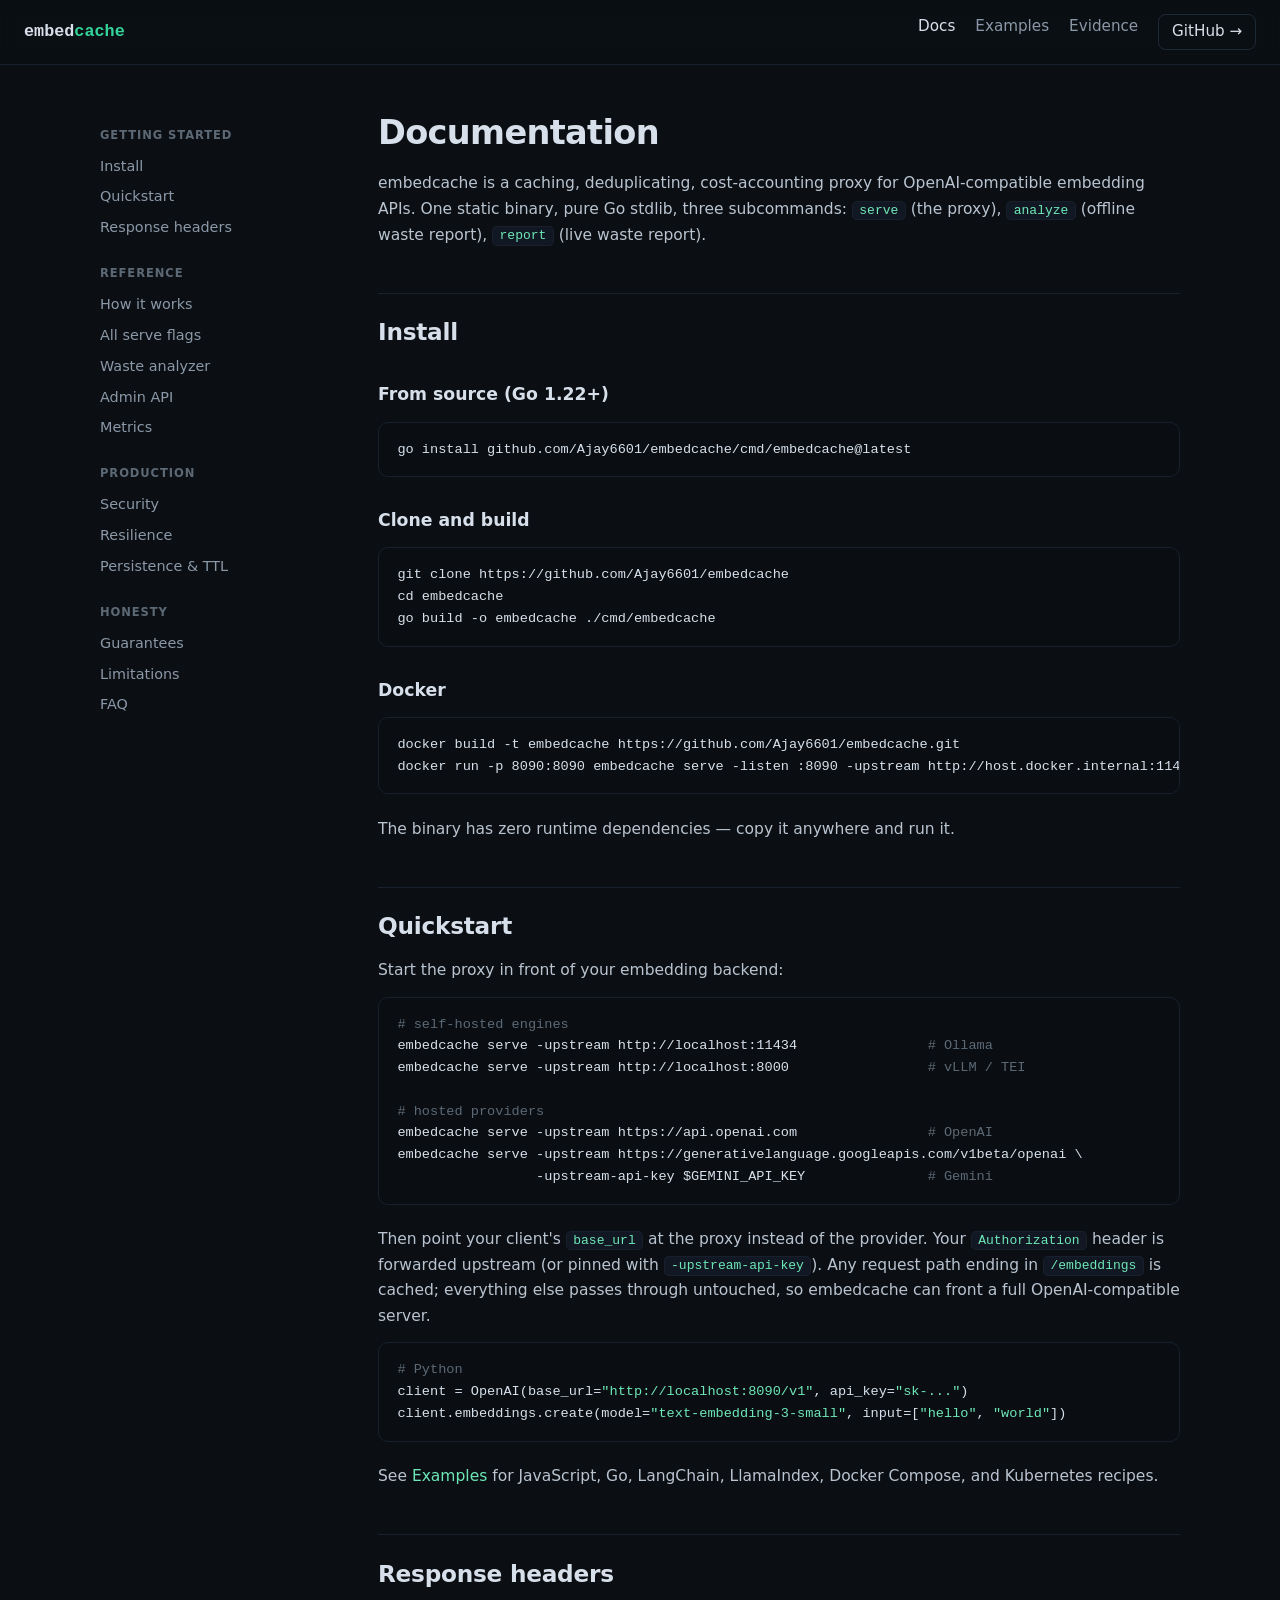
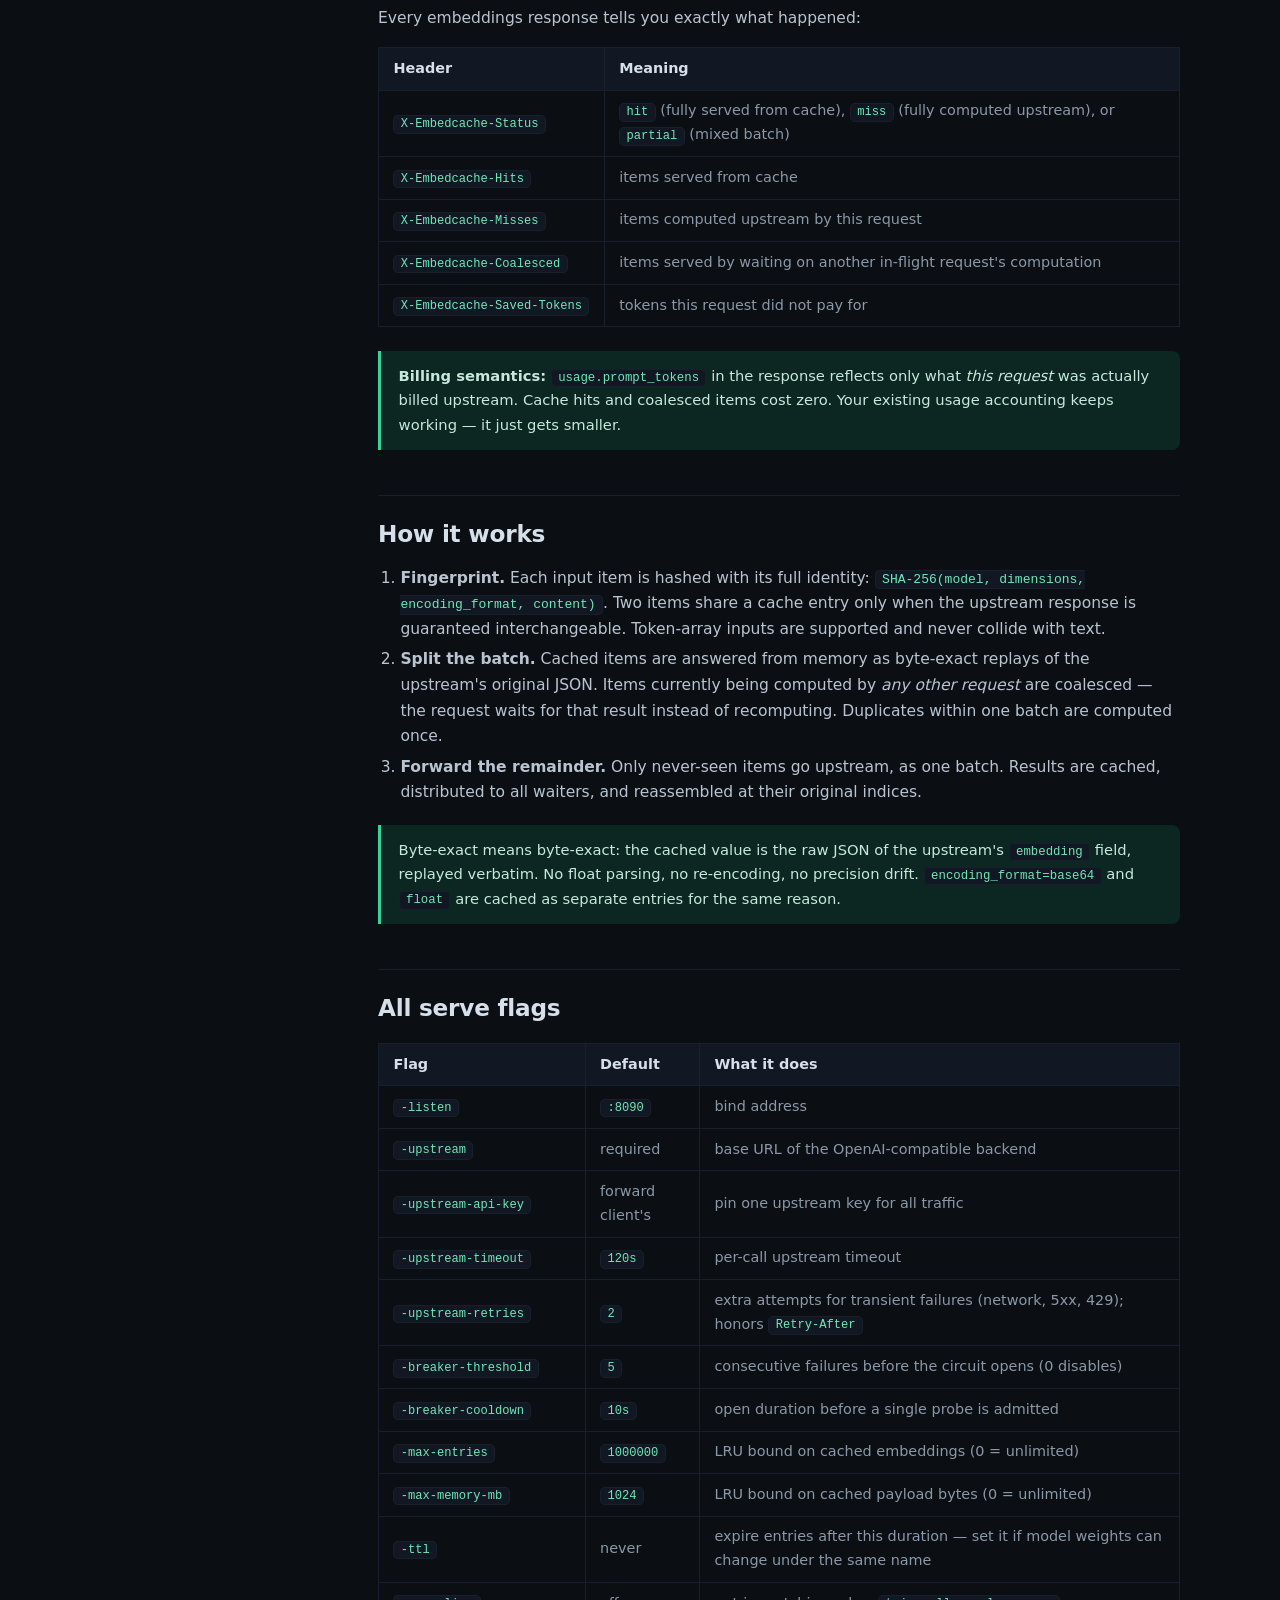
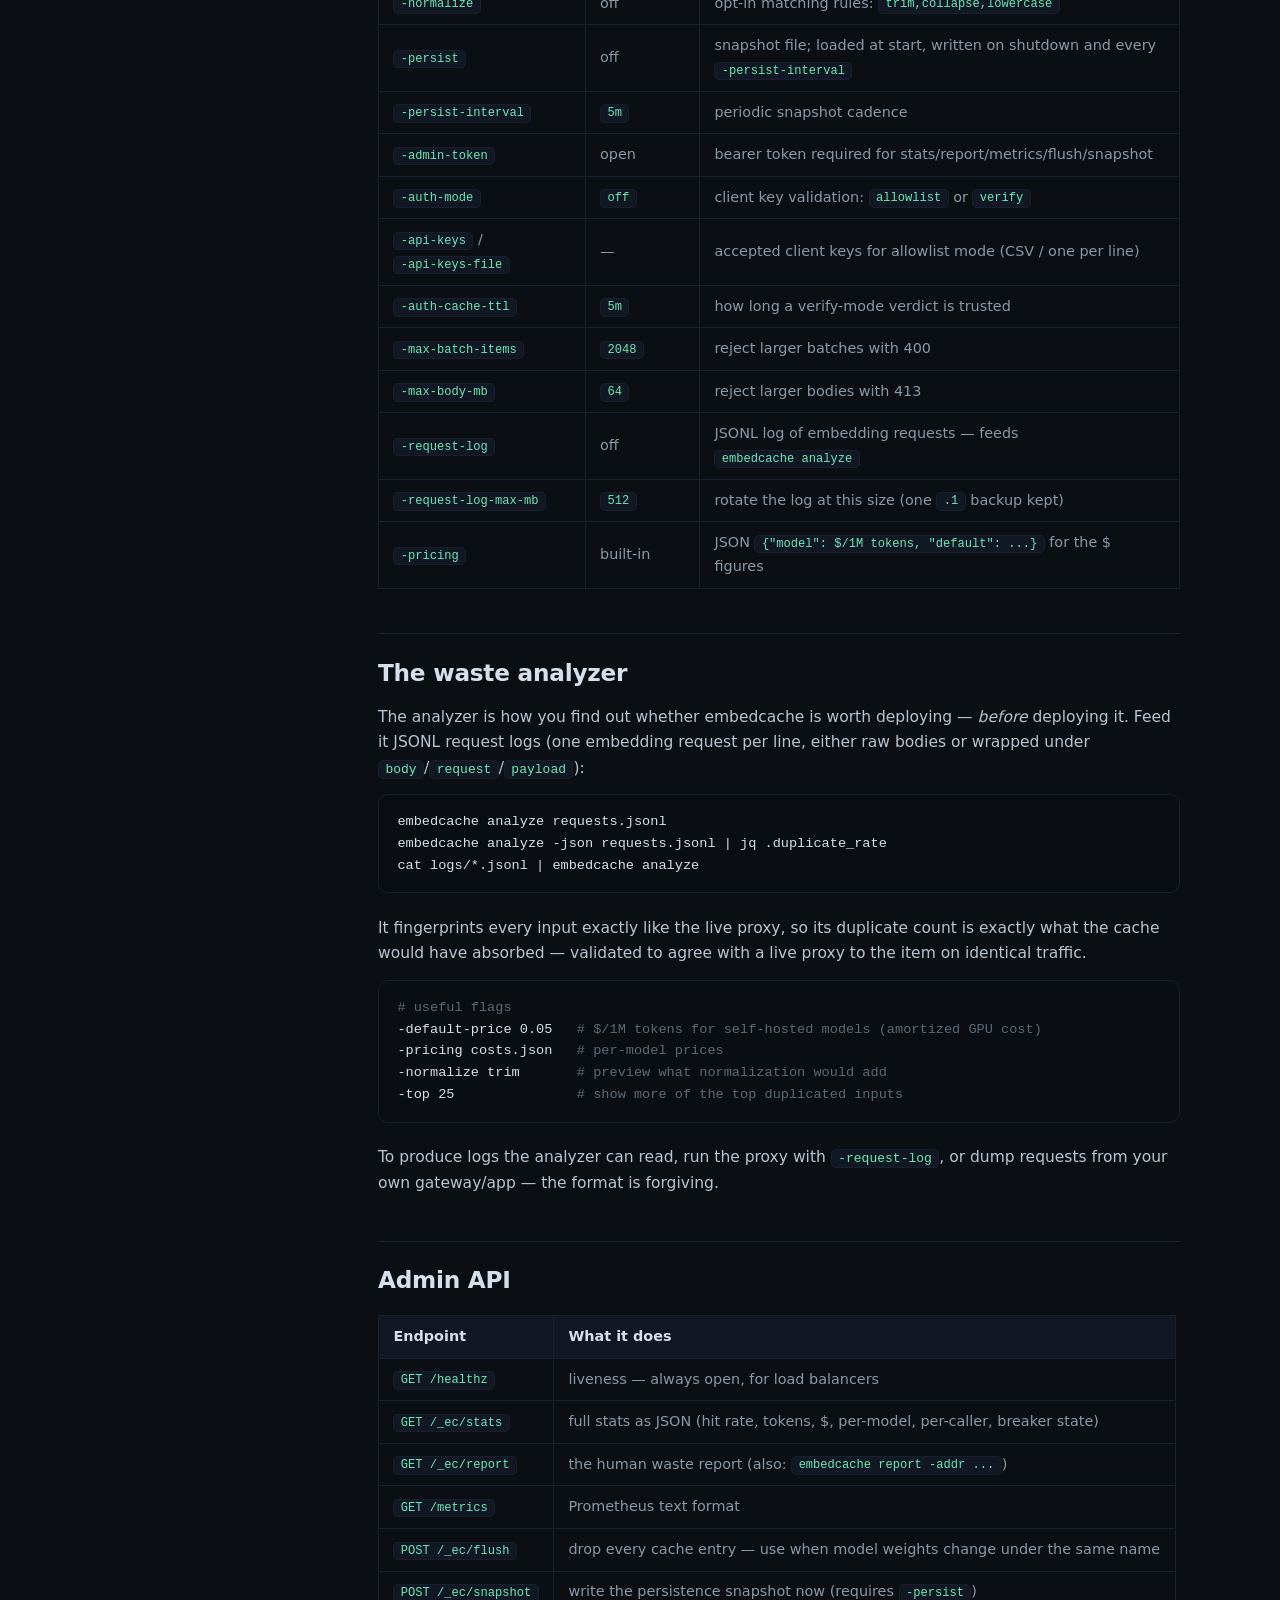
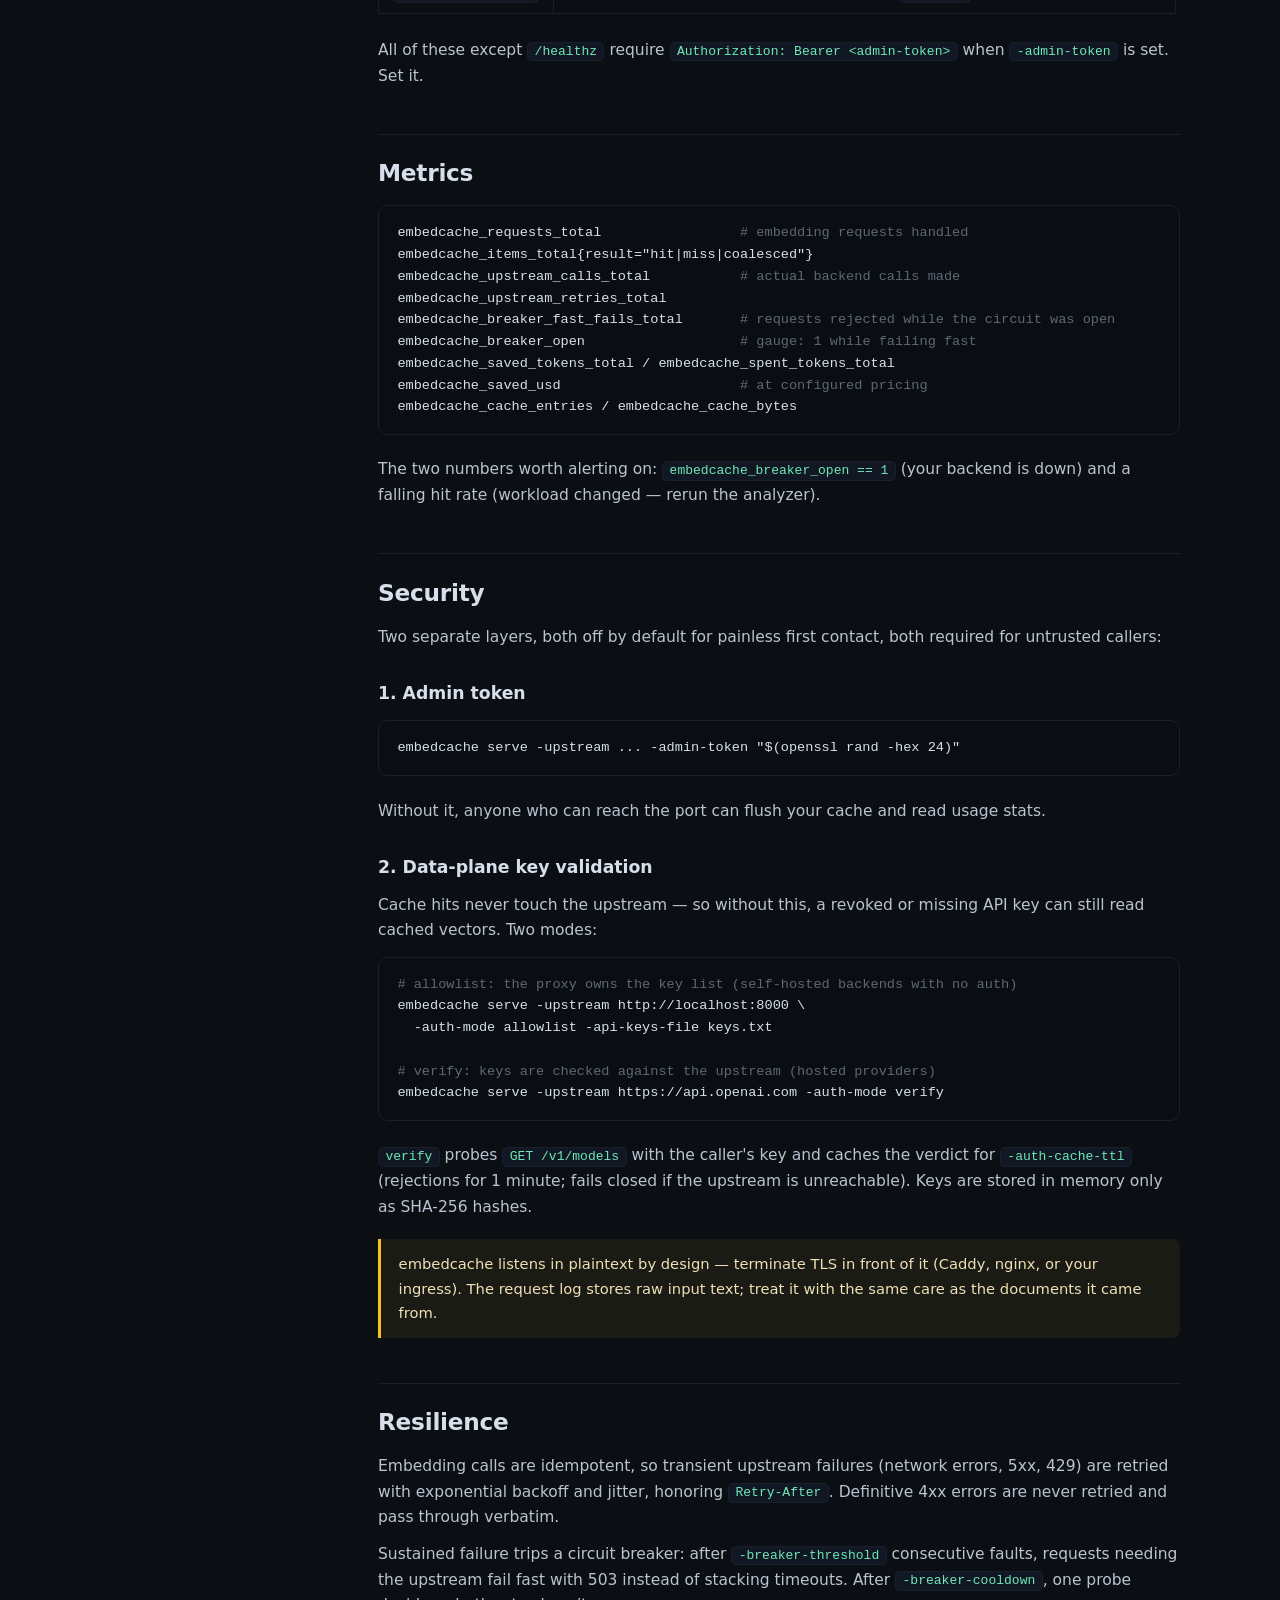
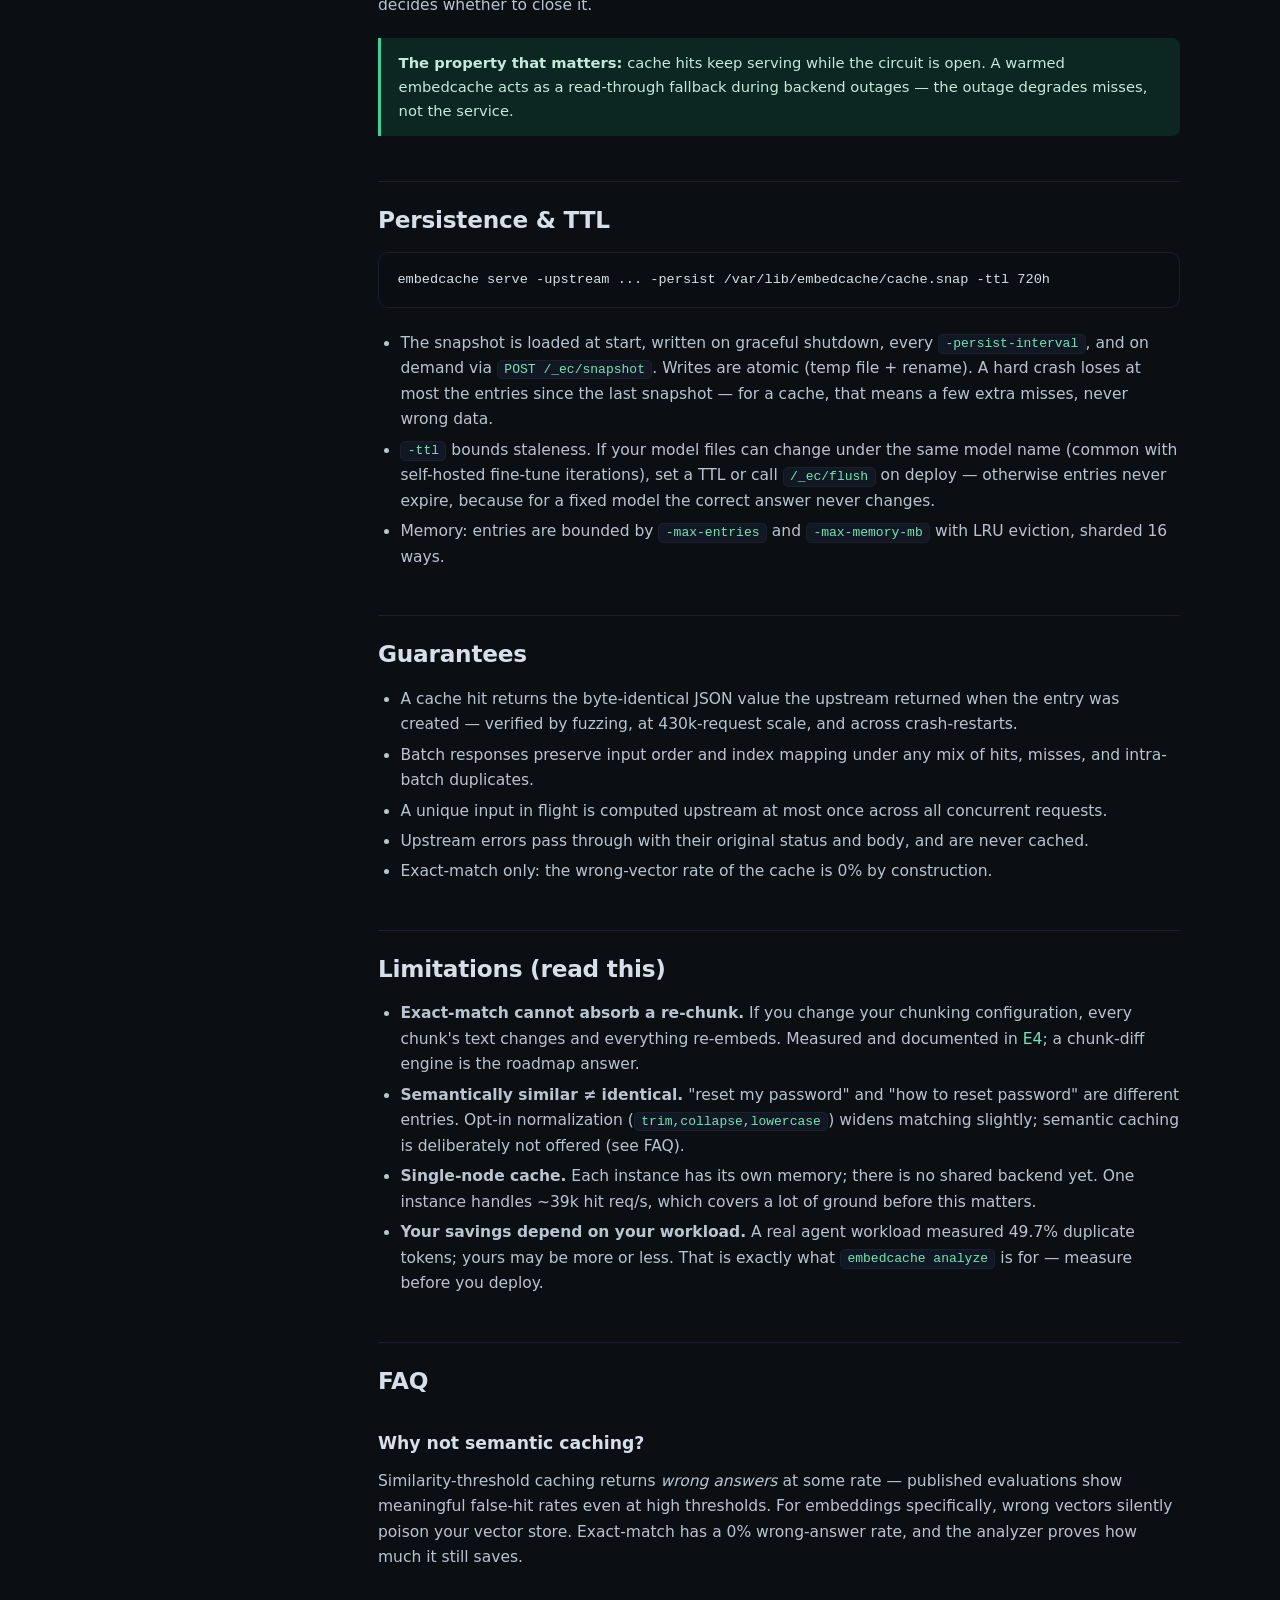
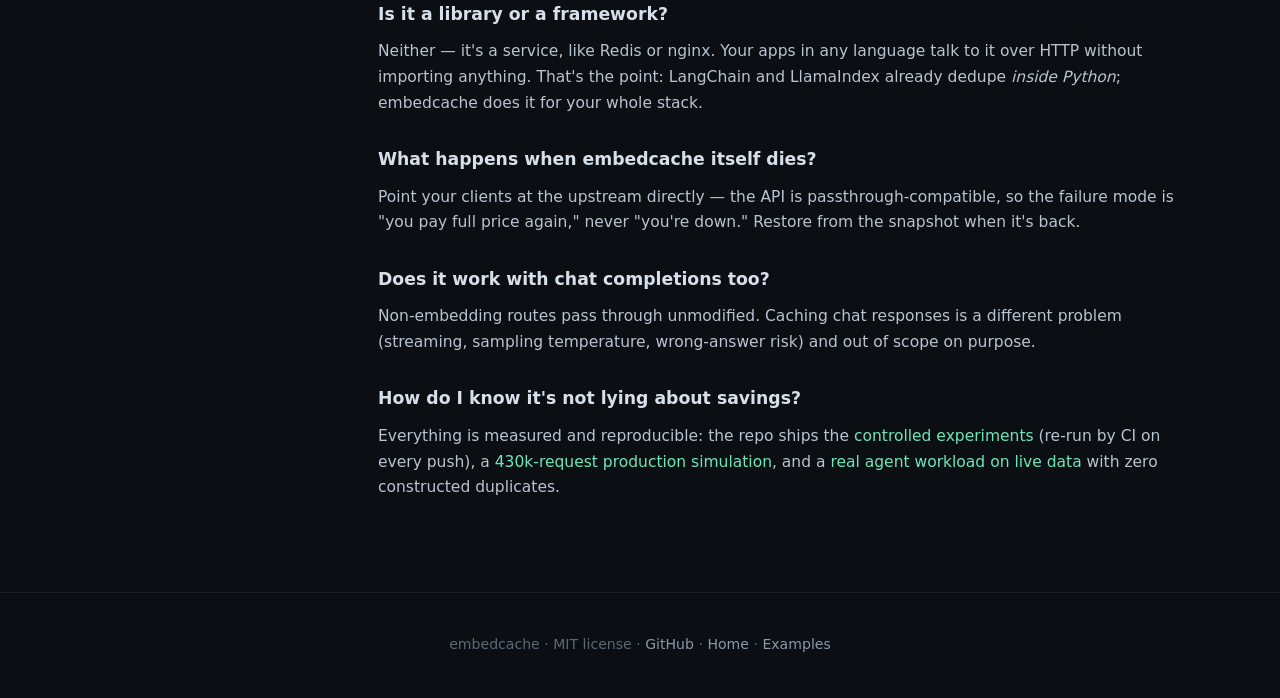
==== docs/docs.html @ 60012ff2 "add docs site with landing page, docs and examples" ====
<!DOCTYPE html>
<html lang="en">
<head>
<meta charset="utf-8">
<meta name="viewport" content="width=device-width, initial-scale=1">
<title>Documentation — embedcache</title>
<meta name="description" content="embedcache documentation: installation, configuration, security, resilience, metrics, and the waste analyzer.">
<link rel="icon" href="data:image/svg+xml,<svg xmlns='http://www.w3.org/2000/svg' viewBox='0 0 100 100'><text y='.9em' font-size='90'>&#9889;</text></svg>">
<link rel="stylesheet" href="style.css">
</head>
<body>

<nav class="top">
  <a class="brand" href="index.html">embed<span>cache</span></a>
  <div class="links">
    <a href="docs.html" class="active">Docs</a>
    <a href="examples.html">Examples</a>
    <a href="https://github.com/Ajay6601/embedcache/blob/main/REALTEST.md">Evidence</a>
    <a class="gh" href="https://github.com/Ajay6601/embedcache">GitHub &rarr;</a>
  </div>
</nav>

<div class="wrap docs-layout">

  <aside class="docs-side">
    <h4>Getting started</h4>
    <a href="#install">Install</a>
    <a href="#quickstart">Quickstart</a>
    <a href="#headers">Response headers</a>
    <h4>Reference</h4>
    <a href="#how">How it works</a>
    <a href="#flags">All serve flags</a>
    <a href="#analyzer">Waste analyzer</a>
    <a href="#admin">Admin API</a>
    <a href="#metrics">Metrics</a>
    <h4>Production</h4>
    <a href="#security">Security</a>
    <a href="#resilience">Resilience</a>
    <a href="#persistence">Persistence &amp; TTL</a>
    <h4>Honesty</h4>
    <a href="#guarantees">Guarantees</a>
    <a href="#limitations">Limitations</a>
    <a href="#faq">FAQ</a>
  </aside>

  <main class="docs-main">
    <h1>Documentation</h1>
    <p>embedcache is a caching, deduplicating, cost-accounting proxy for OpenAI-compatible
    embedding APIs. One static binary, pure Go stdlib, three subcommands:
    <code>serve</code> (the proxy), <code>analyze</code> (offline waste report),
    <code>report</code> (live waste report).</p>

    <h2 id="install">Install</h2>
    <h3>From source (Go 1.22+)</h3>
    <pre class="code">go install github.com/Ajay6601/embedcache/cmd/embedcache@latest</pre>
    <h3>Clone and build</h3>
    <pre class="code">git clone https://github.com/Ajay6601/embedcache
cd embedcache
go build -o embedcache ./cmd/embedcache</pre>
    <h3>Docker</h3>
    <pre class="code">docker build -t embedcache https://github.com/Ajay6601/embedcache.git
docker run -p 8090:8090 embedcache serve -listen :8090 -upstream http://host.docker.internal:11434</pre>
    <p>The binary has zero runtime dependencies — copy it anywhere and run it.</p>

    <h2 id="quickstart">Quickstart</h2>
    <p>Start the proxy in front of your embedding backend:</p>
    <pre class="code"><span class="cm"># self-hosted engines</span>
embedcache serve -upstream http://localhost:11434                <span class="cm"># Ollama</span>
embedcache serve -upstream http://localhost:8000                 <span class="cm"># vLLM / TEI</span>

<span class="cm"># hosted providers</span>
embedcache serve -upstream https://api.openai.com                <span class="cm"># OpenAI</span>
embedcache serve -upstream https://generativelanguage.googleapis.com/v1beta/openai \
                 -upstream-api-key $GEMINI_API_KEY               <span class="cm"># Gemini</span></pre>
    <p>Then point your client's <code>base_url</code> at the proxy instead of the provider.
    Your <code>Authorization</code> header is forwarded upstream (or pinned with
    <code>-upstream-api-key</code>). Any request path ending in <code>/embeddings</code> is
    cached; everything else passes through untouched, so embedcache can front a full
    OpenAI-compatible server.</p>
    <pre class="code"><span class="cm"># Python</span>
client = OpenAI(base_url=<span class="st">"http://localhost:8090/v1"</span>, api_key=<span class="st">"sk-..."</span>)
client.embeddings.create(model=<span class="st">"text-embedding-3-small"</span>, input=[<span class="st">"hello"</span>, <span class="st">"world"</span>])</pre>
    <p>See <a href="examples.html">Examples</a> for JavaScript, Go, LangChain, LlamaIndex,
    Docker Compose, and Kubernetes recipes.</p>

    <h2 id="headers">Response headers</h2>
    <p>Every embeddings response tells you exactly what happened:</p>
    <table>
      <tr><th>Header</th><th>Meaning</th></tr>
      <tr><td><code>X-Embedcache-Status</code></td><td><code>hit</code> (fully served from cache), <code>miss</code> (fully computed upstream), or <code>partial</code> (mixed batch)</td></tr>
      <tr><td><code>X-Embedcache-Hits</code></td><td>items served from cache</td></tr>
      <tr><td><code>X-Embedcache-Misses</code></td><td>items computed upstream by this request</td></tr>
      <tr><td><code>X-Embedcache-Coalesced</code></td><td>items served by waiting on another in-flight request's computation</td></tr>
      <tr><td><code>X-Embedcache-Saved-Tokens</code></td><td>tokens this request did not pay for</td></tr>
    </table>
    <div class="note">
      <b>Billing semantics:</b> <code>usage.prompt_tokens</code> in the response reflects only
      what <em>this request</em> was actually billed upstream. Cache hits and coalesced items
      cost zero. Your existing usage accounting keeps working — it just gets smaller.
    </div>

    <h2 id="how">How it works</h2>
    <ol>
      <li><b>Fingerprint.</b> Each input item is hashed with its full identity:
      <code>SHA-256(model, dimensions, encoding_format, content)</code>. Two items share a
      cache entry only when the upstream response is guaranteed interchangeable. Token-array
      inputs are supported and never collide with text.</li>
      <li><b>Split the batch.</b> Cached items are answered from memory as byte-exact replays
      of the upstream's original JSON. Items currently being computed by <em>any other
      request</em> are coalesced — the request waits for that result instead of recomputing.
      Duplicates within one batch are computed once.</li>
      <li><b>Forward the remainder.</b> Only never-seen items go upstream, as one batch.
      Results are cached, distributed to all waiters, and reassembled at their original
      indices.</li>
    </ol>
    <div class="note">
      Byte-exact means byte-exact: the cached value is the raw JSON of the upstream's
      <code>embedding</code> field, replayed verbatim. No float parsing, no re-encoding,
      no precision drift. <code>encoding_format=base64</code> and <code>float</code> are
      cached as separate entries for the same reason.
    </div>

    <h2 id="flags">All serve flags</h2>
    <table>
      <tr><th>Flag</th><th>Default</th><th>What it does</th></tr>
      <tr><td><code>-listen</code></td><td><code>:8090</code></td><td>bind address</td></tr>
      <tr><td><code>-upstream</code></td><td>required</td><td>base URL of the OpenAI-compatible backend</td></tr>
      <tr><td><code>-upstream-api-key</code></td><td>forward client's</td><td>pin one upstream key for all traffic</td></tr>
      <tr><td><code>-upstream-timeout</code></td><td><code>120s</code></td><td>per-call upstream timeout</td></tr>
      <tr><td><code>-upstream-retries</code></td><td><code>2</code></td><td>extra attempts for transient failures (network, 5xx, 429); honors <code>Retry-After</code></td></tr>
      <tr><td><code>-breaker-threshold</code></td><td><code>5</code></td><td>consecutive failures before the circuit opens (0 disables)</td></tr>
      <tr><td><code>-breaker-cooldown</code></td><td><code>10s</code></td><td>open duration before a single probe is admitted</td></tr>
      <tr><td><code>-max-entries</code></td><td><code>1000000</code></td><td>LRU bound on cached embeddings (0 = unlimited)</td></tr>
      <tr><td><code>-max-memory-mb</code></td><td><code>1024</code></td><td>LRU bound on cached payload bytes (0 = unlimited)</td></tr>
      <tr><td><code>-ttl</code></td><td>never</td><td>expire entries after this duration — set it if model weights can change under the same name</td></tr>
      <tr><td><code>-normalize</code></td><td>off</td><td>opt-in matching rules: <code>trim,collapse,lowercase</code></td></tr>
      <tr><td><code>-persist</code></td><td>off</td><td>snapshot file; loaded at start, written on shutdown and every <code>-persist-interval</code></td></tr>
      <tr><td><code>-persist-interval</code></td><td><code>5m</code></td><td>periodic snapshot cadence</td></tr>
      <tr><td><code>-admin-token</code></td><td>open</td><td>bearer token required for stats/report/metrics/flush/snapshot</td></tr>
      <tr><td><code>-auth-mode</code></td><td><code>off</code></td><td>client key validation: <code>allowlist</code> or <code>verify</code></td></tr>
      <tr><td><code>-api-keys</code> / <code>-api-keys-file</code></td><td>—</td><td>accepted client keys for allowlist mode (CSV / one per line)</td></tr>
      <tr><td><code>-auth-cache-ttl</code></td><td><code>5m</code></td><td>how long a verify-mode verdict is trusted</td></tr>
      <tr><td><code>-max-batch-items</code></td><td><code>2048</code></td><td>reject larger batches with 400</td></tr>
      <tr><td><code>-max-body-mb</code></td><td><code>64</code></td><td>reject larger bodies with 413</td></tr>
      <tr><td><code>-request-log</code></td><td>off</td><td>JSONL log of embedding requests — feeds <code>embedcache analyze</code></td></tr>
      <tr><td><code>-request-log-max-mb</code></td><td><code>512</code></td><td>rotate the log at this size (one <code>.1</code> backup kept)</td></tr>
      <tr><td><code>-pricing</code></td><td>built-in</td><td>JSON <code>{"model": $/1M tokens, "default": ...}</code> for the $ figures</td></tr>
    </table>

    <h2 id="analyzer">The waste analyzer</h2>
    <p>The analyzer is how you find out whether embedcache is worth deploying —
    <em>before</em> deploying it. Feed it JSONL request logs (one embedding request per
    line, either raw bodies or wrapped under <code>body</code>/<code>request</code>/<code>payload</code>):</p>
    <pre class="code">embedcache analyze requests.jsonl
embedcache analyze -json requests.jsonl | jq .duplicate_rate
cat logs/*.jsonl | embedcache analyze</pre>
    <p>It fingerprints every input exactly like the live proxy, so its duplicate count is
    exactly what the cache would have absorbed — validated to agree with a live proxy to
    the item on identical traffic.</p>
    <pre class="code"><span class="cm"># useful flags</span>
-default-price 0.05   <span class="cm"># $/1M tokens for self-hosted models (amortized GPU cost)</span>
-pricing costs.json   <span class="cm"># per-model prices</span>
-normalize trim       <span class="cm"># preview what normalization would add</span>
-top 25               <span class="cm"># show more of the top duplicated inputs</span></pre>
    <p>To produce logs the analyzer can read, run the proxy with <code>-request-log</code>,
    or dump requests from your own gateway/app — the format is forgiving.</p>

    <h2 id="admin">Admin API</h2>
    <table>
      <tr><th>Endpoint</th><th>What it does</th></tr>
      <tr><td><code>GET /healthz</code></td><td>liveness — always open, for load balancers</td></tr>
      <tr><td><code>GET /_ec/stats</code></td><td>full stats as JSON (hit rate, tokens, $, per-model, per-caller, breaker state)</td></tr>
      <tr><td><code>GET /_ec/report</code></td><td>the human waste report (also: <code>embedcache report -addr ...</code>)</td></tr>
      <tr><td><code>GET /metrics</code></td><td>Prometheus text format</td></tr>
      <tr><td><code>POST /_ec/flush</code></td><td>drop every cache entry — use when model weights change under the same name</td></tr>
      <tr><td><code>POST /_ec/snapshot</code></td><td>write the persistence snapshot now (requires <code>-persist</code>)</td></tr>
    </table>
    <p>All of these except <code>/healthz</code> require <code>Authorization: Bearer
    &lt;admin-token&gt;</code> when <code>-admin-token</code> is set. Set it.</p>

    <h2 id="metrics">Metrics</h2>
    <pre class="code">embedcache_requests_total                 <span class="cm"># embedding requests handled</span>
embedcache_items_total{result="hit|miss|coalesced"}
embedcache_upstream_calls_total           <span class="cm"># actual backend calls made</span>
embedcache_upstream_retries_total
embedcache_breaker_fast_fails_total       <span class="cm"># requests rejected while the circuit was open</span>
embedcache_breaker_open                   <span class="cm"># gauge: 1 while failing fast</span>
embedcache_saved_tokens_total / embedcache_spent_tokens_total
embedcache_saved_usd                      <span class="cm"># at configured pricing</span>
embedcache_cache_entries / embedcache_cache_bytes</pre>
    <p>The two numbers worth alerting on: <code>embedcache_breaker_open == 1</code>
    (your backend is down) and a falling hit rate (workload changed — rerun the analyzer).</p>

    <h2 id="security">Security</h2>
    <p>Two separate layers, both off by default for painless first contact, both required
    for untrusted callers:</p>
    <h3>1. Admin token</h3>
    <pre class="code">embedcache serve -upstream ... -admin-token "$(openssl rand -hex 24)"</pre>
    <p>Without it, anyone who can reach the port can flush your cache and read usage stats.</p>
    <h3>2. Data-plane key validation</h3>
    <p>Cache hits never touch the upstream — so without this, a revoked or missing API key
    can still read cached vectors. Two modes:</p>
    <pre class="code"><span class="cm"># allowlist: the proxy owns the key list (self-hosted backends with no auth)</span>
embedcache serve -upstream http://localhost:8000 \
  -auth-mode allowlist -api-keys-file keys.txt

<span class="cm"># verify: keys are checked against the upstream (hosted providers)</span>
embedcache serve -upstream https://api.openai.com -auth-mode verify</pre>
    <p><code>verify</code> probes <code>GET /v1/models</code> with the caller's key and
    caches the verdict for <code>-auth-cache-ttl</code> (rejections for 1 minute; fails
    closed if the upstream is unreachable). Keys are stored in memory only as SHA-256 hashes.</p>
    <div class="note warn">
      embedcache listens in plaintext by design — terminate TLS in front of it
      (Caddy, nginx, or your ingress). The request log stores raw input text; treat it
      with the same care as the documents it came from.
    </div>

    <h2 id="resilience">Resilience</h2>
    <p>Embedding calls are idempotent, so transient upstream failures (network errors, 5xx,
    429) are retried with exponential backoff and jitter, honoring <code>Retry-After</code>.
    Definitive 4xx errors are never retried and pass through verbatim.</p>
    <p>Sustained failure trips a circuit breaker: after <code>-breaker-threshold</code>
    consecutive faults, requests needing the upstream fail fast with 503 instead of stacking
    timeouts. After <code>-breaker-cooldown</code>, one probe decides whether to close it.</p>
    <div class="note">
      <b>The property that matters:</b> cache hits keep serving while the circuit is open.
      A warmed embedcache acts as a read-through fallback during backend outages — the outage
      degrades misses, not the service.
    </div>

    <h2 id="persistence">Persistence &amp; TTL</h2>
    <pre class="code">embedcache serve -upstream ... -persist /var/lib/embedcache/cache.snap -ttl 720h</pre>
    <ul>
      <li>The snapshot is loaded at start, written on graceful shutdown, every
      <code>-persist-interval</code>, and on demand via <code>POST /_ec/snapshot</code>.
      Writes are atomic (temp file + rename). A hard crash loses at most the entries since
      the last snapshot — for a cache, that means a few extra misses, never wrong data.</li>
      <li><code>-ttl</code> bounds staleness. If your model files can change under the same
      model name (common with self-hosted fine-tune iterations), set a TTL or call
      <code>/_ec/flush</code> on deploy — otherwise entries never expire, because for a
      fixed model the correct answer never changes.</li>
      <li>Memory: entries are bounded by <code>-max-entries</code> and
      <code>-max-memory-mb</code> with LRU eviction, sharded 16 ways.</li>
    </ul>

    <h2 id="guarantees">Guarantees</h2>
    <ul>
      <li>A cache hit returns the byte-identical JSON value the upstream returned when the
      entry was created — verified by fuzzing, at 430k-request scale, and across crash-restarts.</li>
      <li>Batch responses preserve input order and index mapping under any mix of hits,
      misses, and intra-batch duplicates.</li>
      <li>A unique input in flight is computed upstream at most once across all concurrent
      requests.</li>
      <li>Upstream errors pass through with their original status and body, and are never cached.</li>
      <li>Exact-match only: the wrong-vector rate of the cache is 0% by construction.</li>
    </ul>

    <h2 id="limitations">Limitations (read this)</h2>
    <ul>
      <li><b>Exact-match cannot absorb a re-chunk.</b> If you change your chunking
      configuration, every chunk's text changes and everything re-embeds. Measured and
      documented in <a href="https://github.com/Ajay6601/embedcache/blob/main/EXPERIMENTS.md">E4</a>;
      a chunk-diff engine is the roadmap answer.</li>
      <li><b>Semantically similar ≠ identical.</b> "reset my password" and "how to reset
      password" are different entries. Opt-in normalization (<code>trim,collapse,lowercase</code>)
      widens matching slightly; semantic caching is deliberately not offered (see FAQ).</li>
      <li><b>Single-node cache.</b> Each instance has its own memory; there is no shared
      backend yet. One instance handles ~39k hit req/s, which covers a lot of ground before
      this matters.</li>
      <li><b>Your savings depend on your workload.</b> A real agent workload measured 49.7%
      duplicate tokens; yours may be more or less. That is exactly what
      <code>embedcache analyze</code> is for — measure before you deploy.</li>
    </ul>

    <h2 id="faq">FAQ</h2>
    <h3>Why not semantic caching?</h3>
    <p>Similarity-threshold caching returns <em>wrong answers</em> at some rate — published
    evaluations show meaningful false-hit rates even at high thresholds. For embeddings
    specifically, wrong vectors silently poison your vector store. Exact-match has a 0%
    wrong-answer rate, and the analyzer proves how much it still saves.</p>
    <h3>Is it a library or a framework?</h3>
    <p>Neither — it's a service, like Redis or nginx. Your apps in any language talk to it
    over HTTP without importing anything. That's the point: LangChain and LlamaIndex already
    dedupe <em>inside Python</em>; embedcache does it for your whole stack.</p>
    <h3>What happens when embedcache itself dies?</h3>
    <p>Point your clients at the upstream directly — the API is passthrough-compatible, so
    the failure mode is "you pay full price again," never "you're down." Restore from the
    snapshot when it's back.</p>
    <h3>Does it work with chat completions too?</h3>
    <p>Non-embedding routes pass through unmodified. Caching chat responses is a different
    problem (streaming, sampling temperature, wrong-answer risk) and out of scope on purpose.</p>
    <h3>How do I know it's not lying about savings?</h3>
    <p>Everything is measured and reproducible: the repo ships the
    <a href="https://github.com/Ajay6601/embedcache/blob/main/EXPERIMENTS.md">controlled experiments</a>
    (re-run by CI on every push), a
    <a href="https://github.com/Ajay6601/embedcache/blob/main/PRODSIM.md">430k-request production simulation</a>,
    and a <a href="https://github.com/Ajay6601/embedcache/blob/main/REALTEST.md">real agent workload on live data</a>
    with zero constructed duplicates.</p>
  </main>
</div>

<footer>
  <div class="wrap">
    embedcache · MIT license · <a href="https://github.com/Ajay6601/embedcache">GitHub</a> ·
    <a href="index.html">Home</a> · <a href="examples.html">Examples</a>
  </div>
</footer>

<script src="term.js"></script>
</body>
</html>
---- docs/style.css ----
/* embedcache.dev — hand-rolled, zero dependencies, like the product */
:root {
  --bg: #0b0f14;
  --bg-raise: #111823;
  --bg-card: #0f151e;
  --border: #1e2936;
  --border-soft: #17202c;
  --text: #d7e0ea;
  --text-dim: #8b98a7;
  --text-faint: #5c6975;
  --accent: #34d399;
  --accent-dim: #10b98122;
  --accent-text: #6ee7b7;
  --amber: #fbbf24;
  --red: #f87171;
  --cyan: #67e8f9;
  --mono: ui-monospace, "Cascadia Code", "SF Mono", Menlo, Consolas, monospace;
  --sans: -apple-system, "Segoe UI", system-ui, Roboto, Helvetica, Arial, sans-serif;
}
* { box-sizing: border-box; margin: 0; padding: 0; }
html { scroll-behavior: smooth; scroll-padding-top: 76px; }
body {
  background: var(--bg);
  color: var(--text);
  font-family: var(--sans);
  line-height: 1.65;
  font-size: 16px;
  -webkit-font-smoothing: antialiased;
}
a { color: var(--accent-text); text-decoration: none; }
a:hover { text-decoration: underline; }
code, pre, .mono { font-family: var(--mono); }

/* ---------- nav ---------- */
nav.top {
  position: sticky; top: 0; z-index: 50;
  display: flex; align-items: center; gap: 1.5rem;
  padding: 0.85rem 1.5rem;
  background: #0b0f14ee;
  backdrop-filter: blur(8px);
  border-bottom: 1px solid var(--border-soft);
}
nav.top .brand {
  font-family: var(--mono); font-weight: 700; font-size: 1.05rem;
  color: var(--text);
}
nav.top .brand span { color: var(--accent); }
nav.top .links { display: flex; gap: 1.25rem; margin-left: auto; }
nav.top .links a { color: var(--text-dim); font-size: 0.95rem; }
nav.top .links a:hover, nav.top .links a.active { color: var(--text); text-decoration: none; }
nav.top .gh {
  border: 1px solid var(--border); border-radius: 8px;
  padding: 0.3rem 0.8rem; color: var(--text) !important;
}
nav.top .gh:hover { border-color: var(--accent); }

.wrap { max-width: 1080px; margin: 0 auto; padding: 0 1.5rem; }

/* ---------- hero ---------- */
.hero { padding: 5rem 0 3rem; text-align: center; position: relative; }
.hero::before {
  content: ""; position: absolute; inset: -40% 0 0;
  background: radial-gradient(ellipse 60% 50% at 50% 0%, #10b98118, transparent);
  pointer-events: none;
}
.hero h1 {
  font-size: clamp(2rem, 5vw, 3.4rem);
  line-height: 1.15; font-weight: 800; letter-spacing: -0.02em;
  max-width: 820px; margin: 0 auto 1.2rem;
}
.hero h1 em { color: var(--accent); font-style: normal; }
.hero .sub {
  color: var(--text-dim); font-size: 1.15rem; max-width: 680px; margin: 0 auto 2rem;
}
.hero .install {
  display: inline-flex; align-items: center; gap: 0.75rem;
  background: var(--bg-raise); border: 1px solid var(--border);
  border-radius: 10px; padding: 0.7rem 1.1rem;
  font-family: var(--mono); font-size: 0.92rem; color: var(--accent-text);
  margin-bottom: 1.6rem; cursor: pointer;
}
.hero .install:hover { border-color: var(--accent); }
.hero .install .copied { color: var(--text-dim); font-size: 0.8rem; }
.cta-row { display: flex; gap: 0.9rem; justify-content: center; flex-wrap: wrap; }
.btn {
  display: inline-block; padding: 0.65rem 1.4rem; border-radius: 10px;
  font-weight: 600; font-size: 0.98rem; text-decoration: none !important;
}
.btn.primary { background: var(--accent); color: #06251a; }
.btn.primary:hover { background: #4ade80; }
.btn.ghost { border: 1px solid var(--border); color: var(--text); }
.btn.ghost:hover { border-color: var(--accent); }

/* ---------- terminal ---------- */
.term {
  background: #0a0e13; border: 1px solid var(--border);
  border-radius: 12px; overflow: hidden;
  box-shadow: 0 24px 60px #00000066;
  text-align: left; margin: 3rem auto 0; max-width: 860px;
}
.term .bar {
  display: flex; align-items: center; gap: 6px;
  padding: 0.6rem 1rem; background: var(--bg-raise);
  border-bottom: 1px solid var(--border-soft);
}
.term .bar i { width: 11px; height: 11px; border-radius: 50%; display: block; }
.term .bar i:nth-child(1) { background: #ff5f57; }
.term .bar i:nth-child(2) { background: #febc2e; }
.term .bar i:nth-child(3) { background: #28c840; }
.term .bar span { margin-left: 0.6rem; color: var(--text-faint); font-size: 0.8rem; font-family: var(--mono); }
.term pre {
  padding: 1.1rem 1.25rem; font-size: 0.86rem; line-height: 1.55;
  min-height: 20.5em; overflow-x: auto; white-space: pre;
}
.term .c-cmd { color: var(--text); }
.term .c-prompt { color: var(--accent); }
.term .c-dim { color: var(--text-faint); }
.term .c-green { color: var(--accent-text); }
.term .c-amber { color: var(--amber); }
.term .c-cyan { color: var(--cyan); }
.term .c-red { color: var(--red); }
.term .cursor {
  display: inline-block; width: 8px; height: 1.05em;
  background: var(--accent); vertical-align: text-bottom;
  animation: blink 1s steps(1) infinite;
}
@keyframes blink { 50% { opacity: 0; } }

/* ---------- stats band ---------- */
.stats {
  display: grid; grid-template-columns: repeat(auto-fit, minmax(190px, 1fr));
  gap: 1px; background: var(--border-soft);
  border: 1px solid var(--border-soft); border-radius: 14px; overflow: hidden;
  margin: 4rem 0;
}
.stats .stat { background: var(--bg-card); padding: 1.6rem 1.4rem; }
.stats .stat b { display: block; font-size: 1.9rem; color: var(--accent); font-family: var(--mono); letter-spacing: -0.02em; }
.stats .stat span { color: var(--text-dim); font-size: 0.88rem; }
.stats .stat a { color: var(--text-faint); font-size: 0.78rem; display: block; margin-top: 0.35rem; }

/* ---------- sections ---------- */
section.block { padding: 3.2rem 0; border-top: 1px solid var(--border-soft); }
section.block h2 { font-size: 1.7rem; letter-spacing: -0.01em; margin-bottom: 0.7rem; }
section.block .lead { color: var(--text-dim); max-width: 720px; margin-bottom: 2rem; }
.grid3 { display: grid; grid-template-columns: repeat(auto-fit, minmax(280px, 1fr)); gap: 1.1rem; }
.card {
  background: var(--bg-card); border: 1px solid var(--border-soft);
  border-radius: 12px; padding: 1.4rem;
}
.card h3 { font-size: 1.02rem; margin-bottom: 0.45rem; display: flex; align-items: center; gap: 0.5rem; }
.card h3 .dot { width: 8px; height: 8px; border-radius: 50%; background: var(--accent); flex: none; }
.card p { color: var(--text-dim); font-size: 0.92rem; }
.card code { color: var(--accent-text); font-size: 0.85em; }

/* how it works steps */
.steps { display: grid; grid-template-columns: repeat(auto-fit, minmax(240px, 1fr)); gap: 1.1rem; counter-reset: step; }
.steps .step { position: relative; background: var(--bg-card); border: 1px solid var(--border-soft); border-radius: 12px; padding: 1.4rem 1.4rem 1.4rem 3.4rem; }
.steps .step::before {
  counter-increment: step; content: counter(step);
  position: absolute; left: 1.1rem; top: 1.3rem;
  width: 1.6rem; height: 1.6rem; border-radius: 50%;
  background: var(--accent-dim); color: var(--accent);
  display: flex; align-items: center; justify-content: center;
  font-family: var(--mono); font-weight: 700; font-size: 0.85rem;
}
.steps .step h3 { font-size: 1rem; margin-bottom: 0.3rem; }
.steps .step p { color: var(--text-dim); font-size: 0.9rem; }

/* ---------- code blocks ---------- */
pre.code {
  background: #0a0e13; border: 1px solid var(--border-soft);
  border-radius: 10px; padding: 1rem 1.15rem;
  font-size: 0.85rem; line-height: 1.6; overflow-x: auto;
  position: relative; margin: 0.8rem 0 1.4rem;
}
pre.code .cm { color: var(--text-faint); }
pre.code .kw { color: var(--cyan); }
pre.code .st { color: var(--accent-text); }
pre.code .fl { color: var(--amber); }
pre.code button.copy {
  position: absolute; top: 8px; right: 8px;
  background: var(--bg-raise); color: var(--text-dim);
  border: 1px solid var(--border); border-radius: 6px;
  font-size: 0.72rem; padding: 0.2rem 0.55rem; cursor: pointer;
  font-family: var(--sans); opacity: 0;
  transition: opacity 0.15s;
}
pre.code:hover button.copy { opacity: 1; }
pre.code button.copy:hover { color: var(--text); border-color: var(--accent); }

/* ---------- docs layout ---------- */
.docs-layout { display: grid; grid-template-columns: 230px 1fr; gap: 3rem; padding: 2.5rem 0 5rem; }
.docs-side { position: sticky; top: 76px; align-self: start; max-height: calc(100vh - 100px); overflow-y: auto; }
.docs-side h4 { font-size: 0.72rem; text-transform: uppercase; letter-spacing: 0.08em; color: var(--text-faint); margin: 1.3rem 0 0.4rem; }
.docs-side a { display: block; color: var(--text-dim); font-size: 0.9rem; padding: 0.22rem 0; }
.docs-side a:hover { color: var(--text); text-decoration: none; }
.docs-main { min-width: 0; }
.docs-main h1 { font-size: 2.1rem; letter-spacing: -0.02em; margin-bottom: 0.6rem; }
.docs-main h2 { font-size: 1.45rem; margin: 2.8rem 0 0.8rem; padding-top: 1.2rem; border-top: 1px solid var(--border-soft); letter-spacing: -0.01em; }
.docs-main h3 { font-size: 1.08rem; margin: 1.8rem 0 0.5rem; }
.docs-main p, .docs-main li { color: #b9c4d0; font-size: 0.97rem; }
.docs-main p { margin: 0.7rem 0; }
.docs-main ul, .docs-main ol { padding-left: 1.4rem; margin: 0.7rem 0; }
.docs-main li { margin: 0.3rem 0; }
.docs-main code:not(pre code) {
  background: var(--bg-raise); border: 1px solid var(--border-soft);
  border-radius: 5px; padding: 0.08rem 0.4rem; font-size: 0.84em; color: var(--accent-text);
}
.docs-main table { border-collapse: collapse; width: 100%; margin: 1rem 0 1.5rem; font-size: 0.9rem; display: block; overflow-x: auto; }
.docs-main th, .docs-main td { text-align: left; padding: 0.55rem 0.9rem; border: 1px solid var(--border-soft); }
.docs-main th { background: var(--bg-raise); color: var(--text); font-weight: 600; white-space: nowrap; }
.docs-main td { color: var(--text-dim); }
.docs-main td code { white-space: nowrap; }
.note {
  border-left: 3px solid var(--accent); background: var(--accent-dim);
  border-radius: 0 8px 8px 0; padding: 0.8rem 1.1rem; margin: 1.2rem 0;
  font-size: 0.92rem; color: #c6e9da;
}
.note.warn { border-color: var(--amber); background: #fbbf2411; color: #efe0b5; }

/* ---------- footer ---------- */
footer {
  border-top: 1px solid var(--border-soft); padding: 2.5rem 0 3rem;
  color: var(--text-faint); font-size: 0.88rem; text-align: center;
}
footer a { color: var(--text-dim); }

@media (max-width: 900px) {
  .docs-layout { grid-template-columns: 1fr; }
  .docs-side { position: static; max-height: none; display: flex; flex-wrap: wrap; gap: 0 1.2rem; border-bottom: 1px solid var(--border-soft); padding-bottom: 1rem; }
  .docs-side h4 { width: 100%; }
  nav.top { gap: 0.9rem; padding: 0.8rem 1rem; }
  nav.top .links { gap: 0.85rem; }
  .hero { padding: 3.2rem 0 2rem; }
}
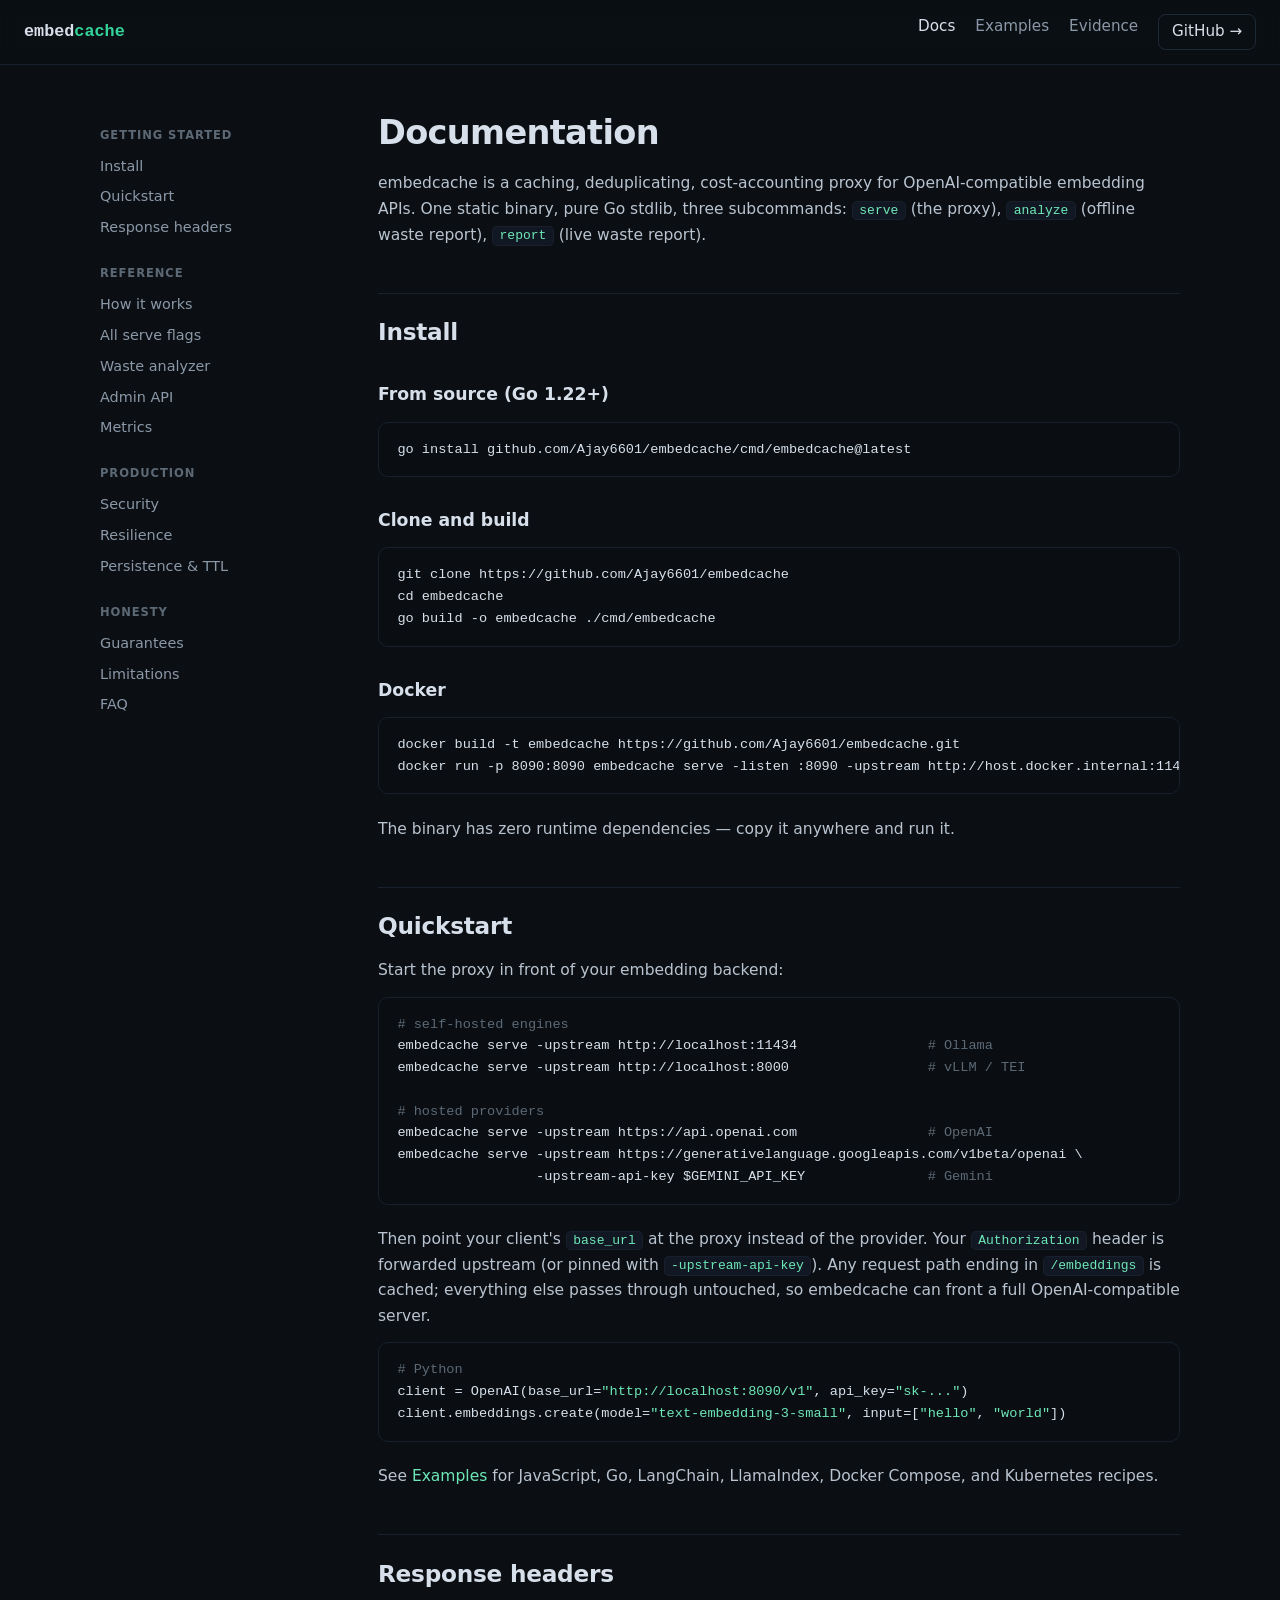
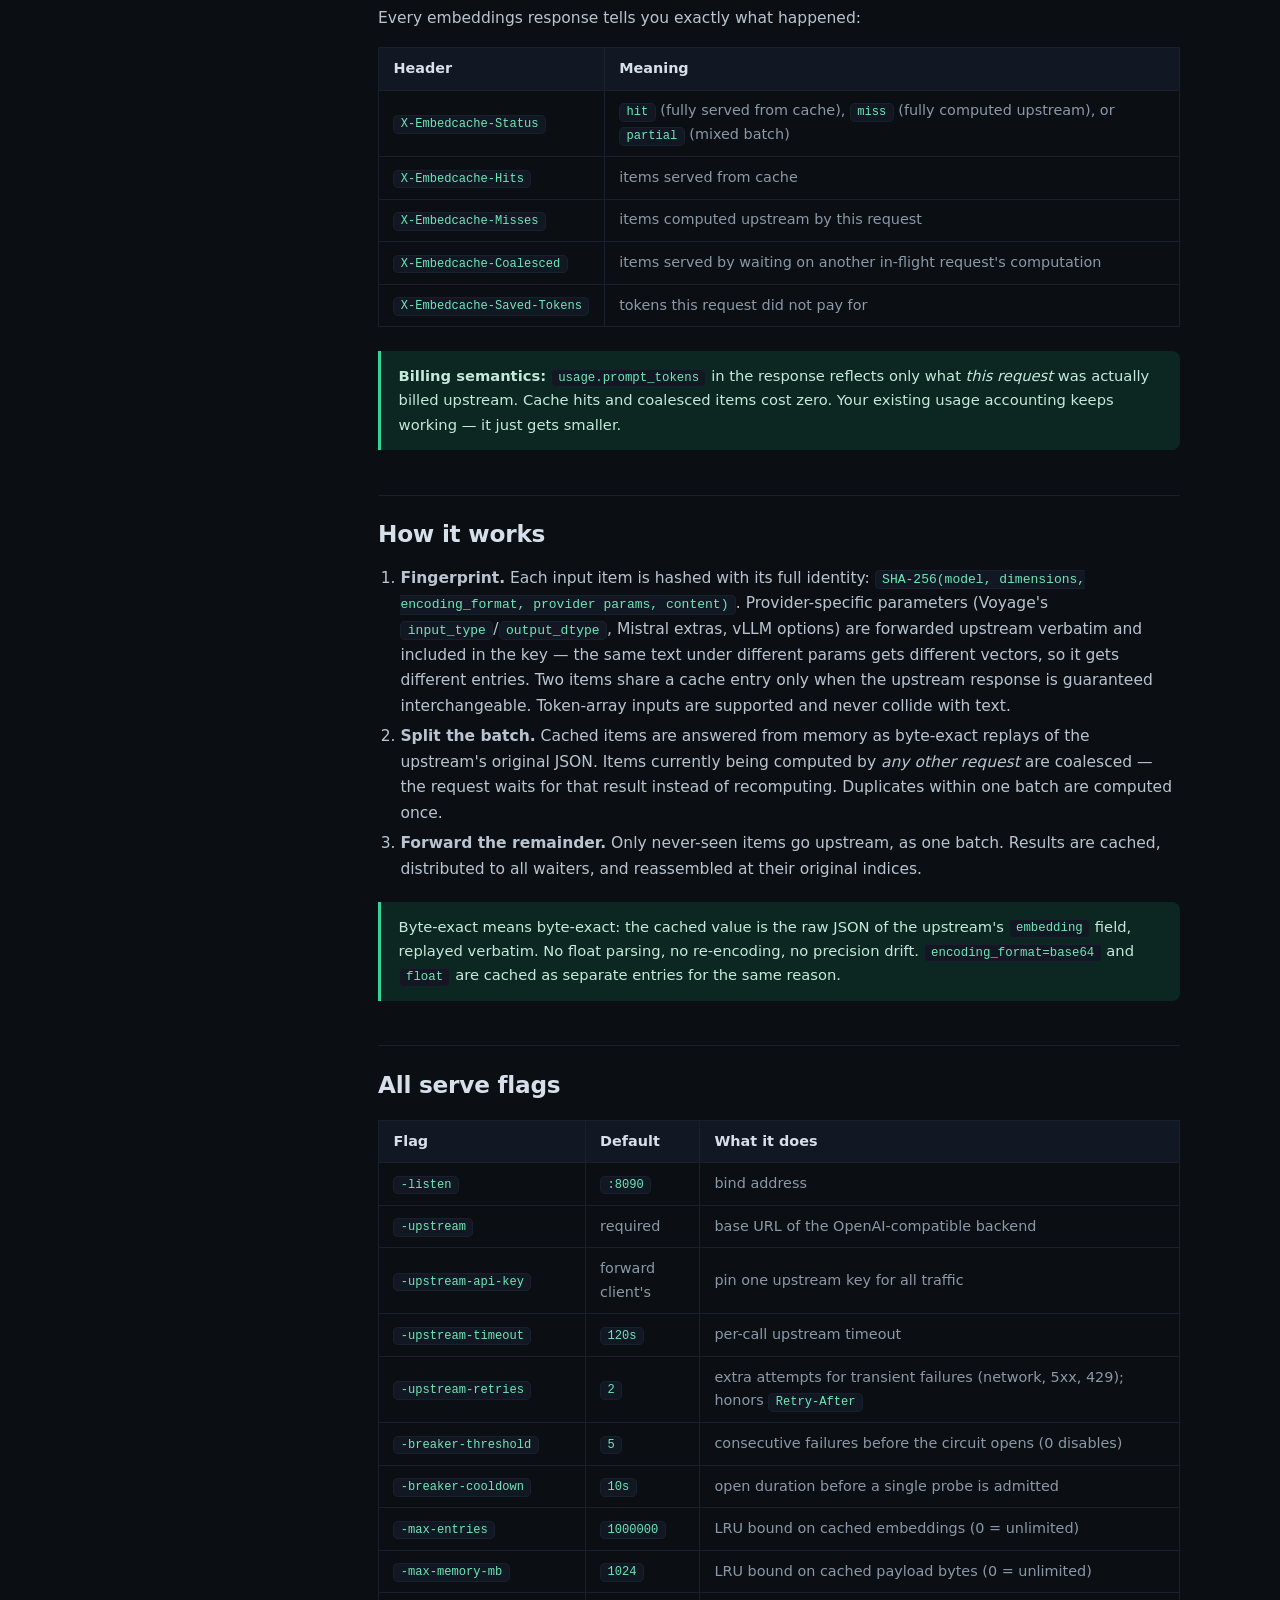
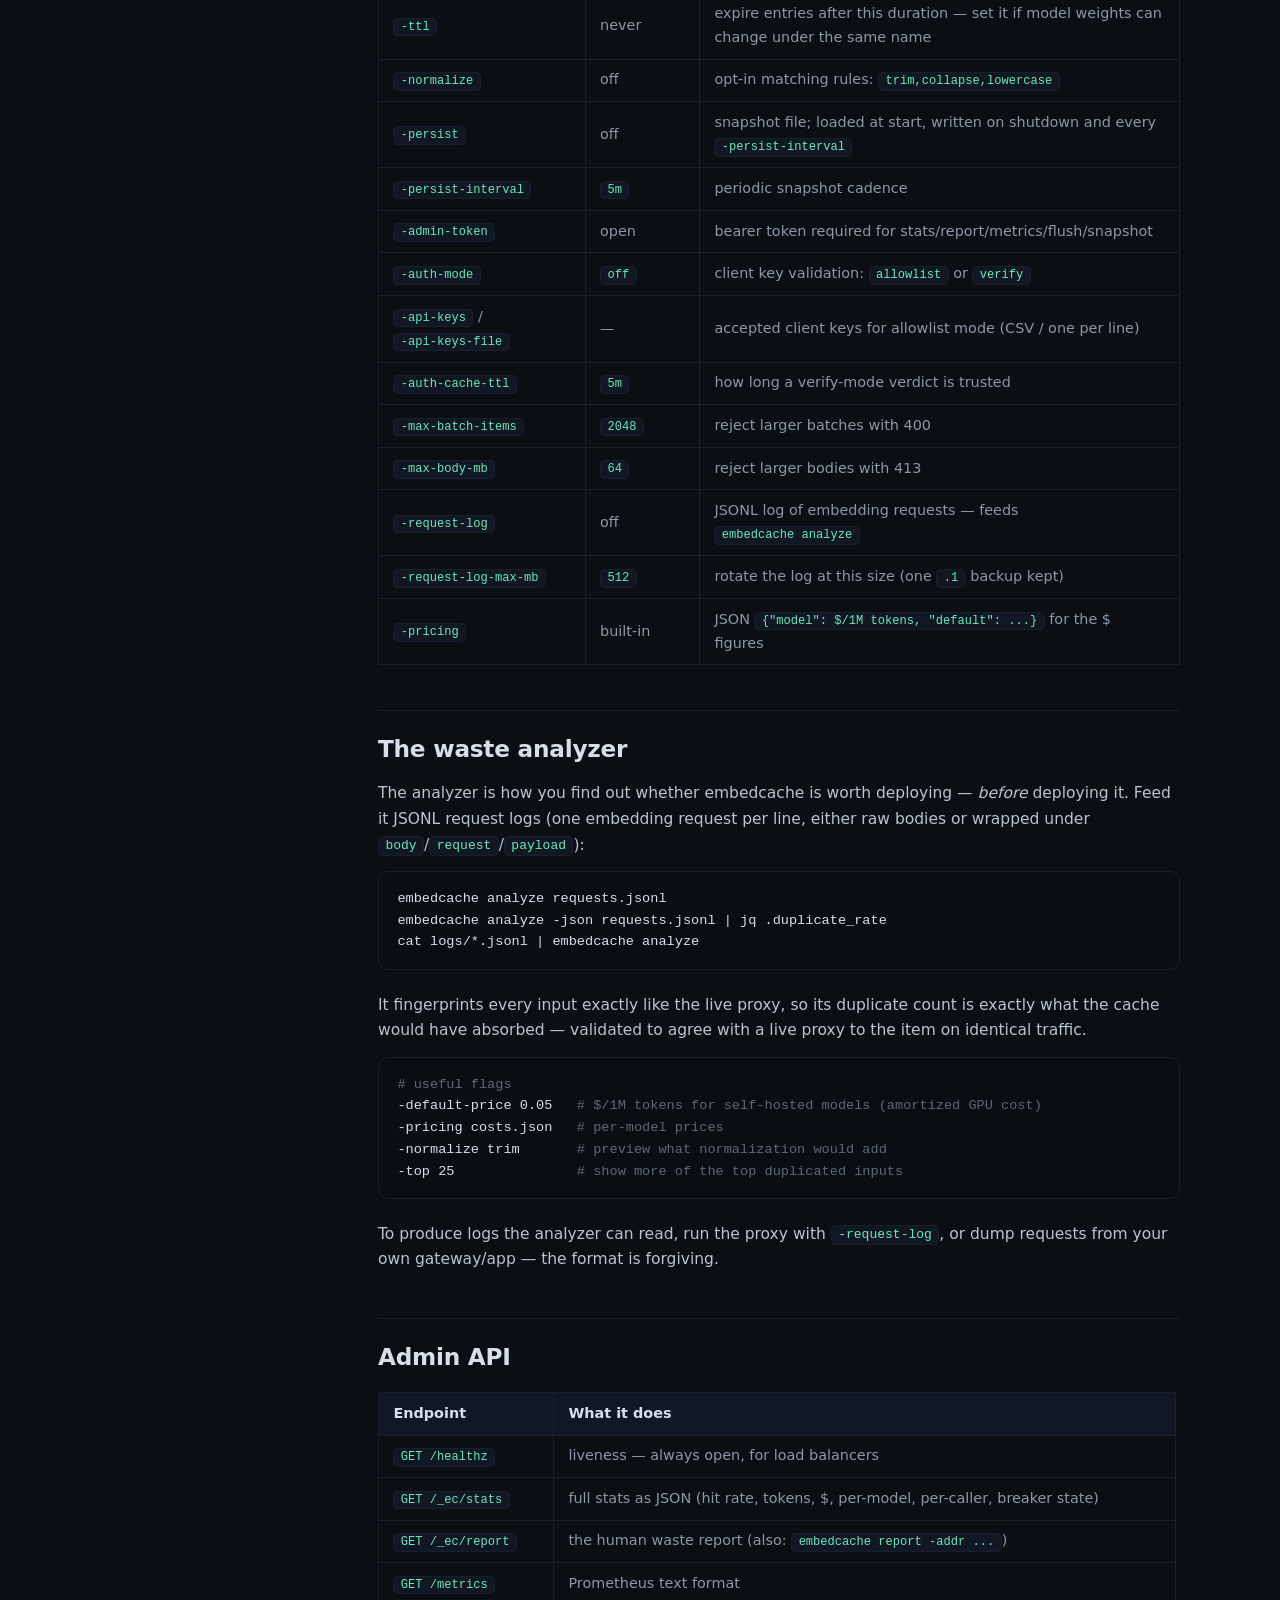
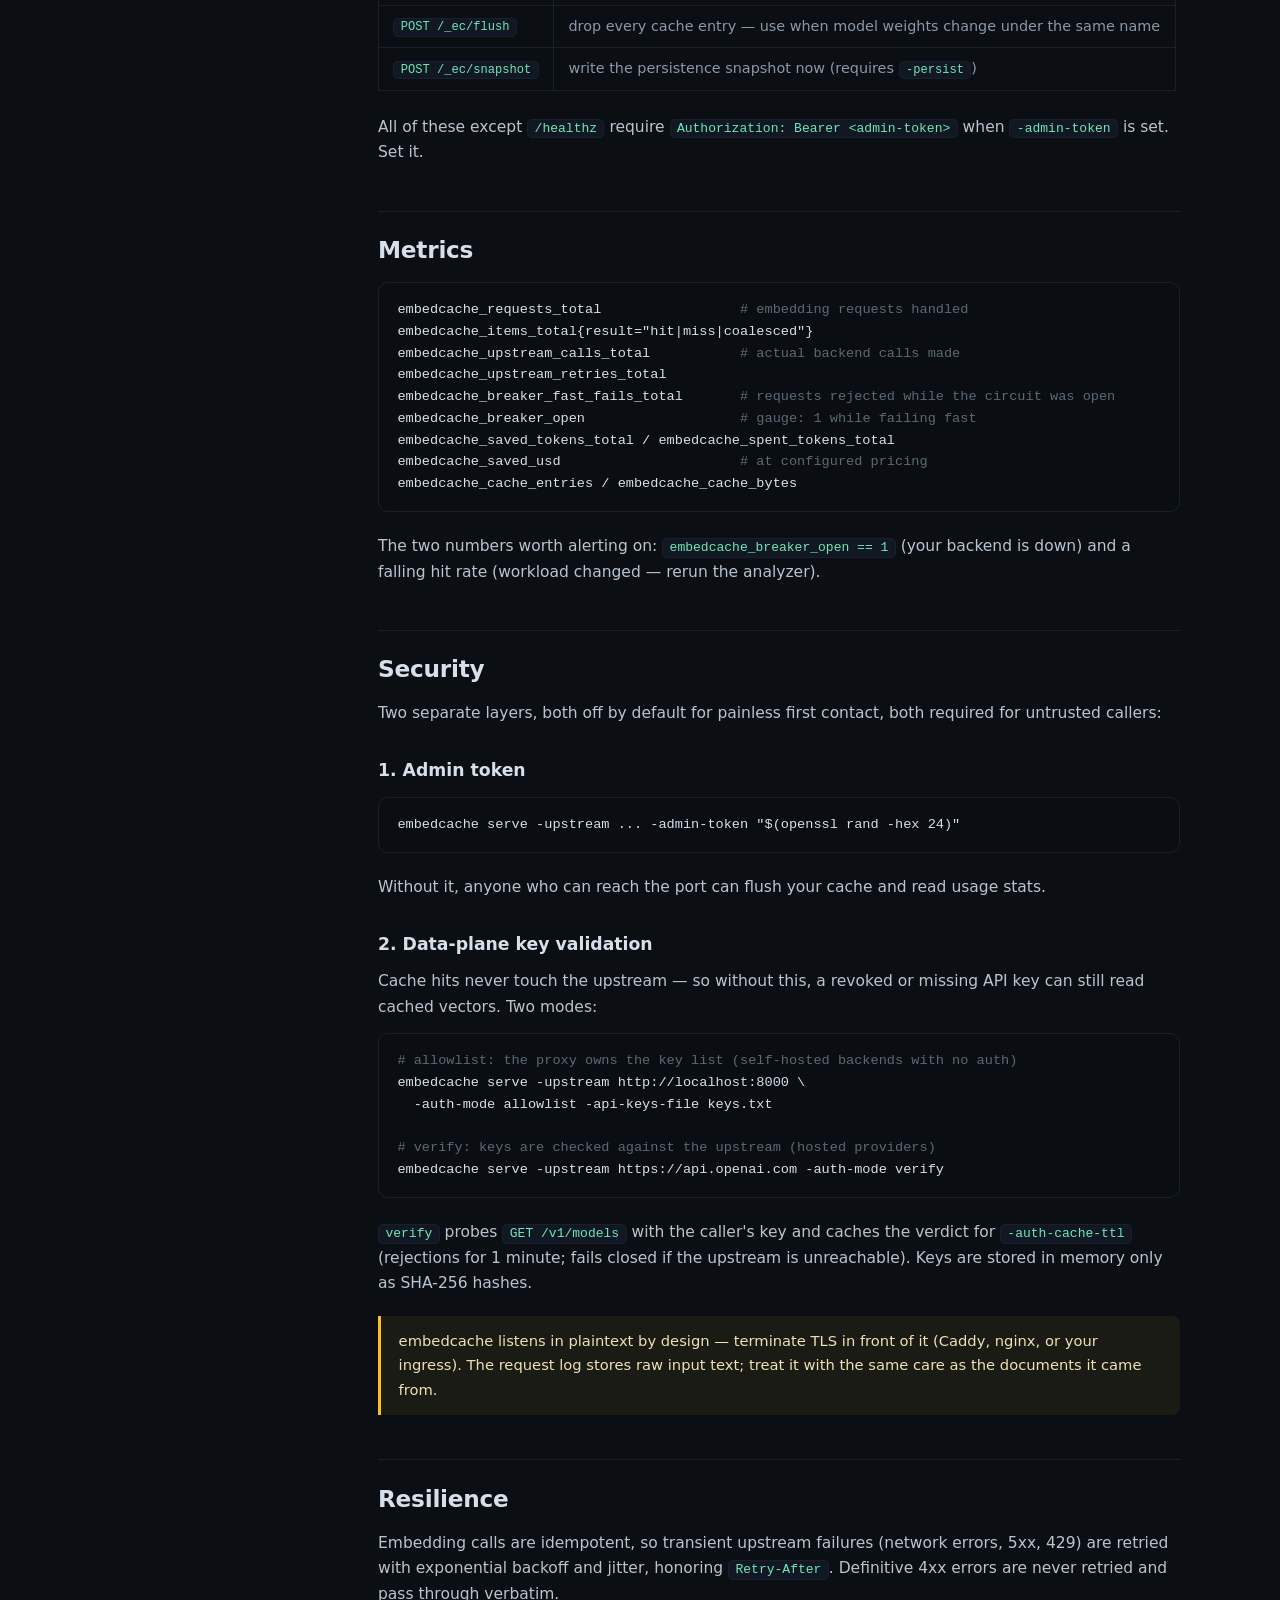
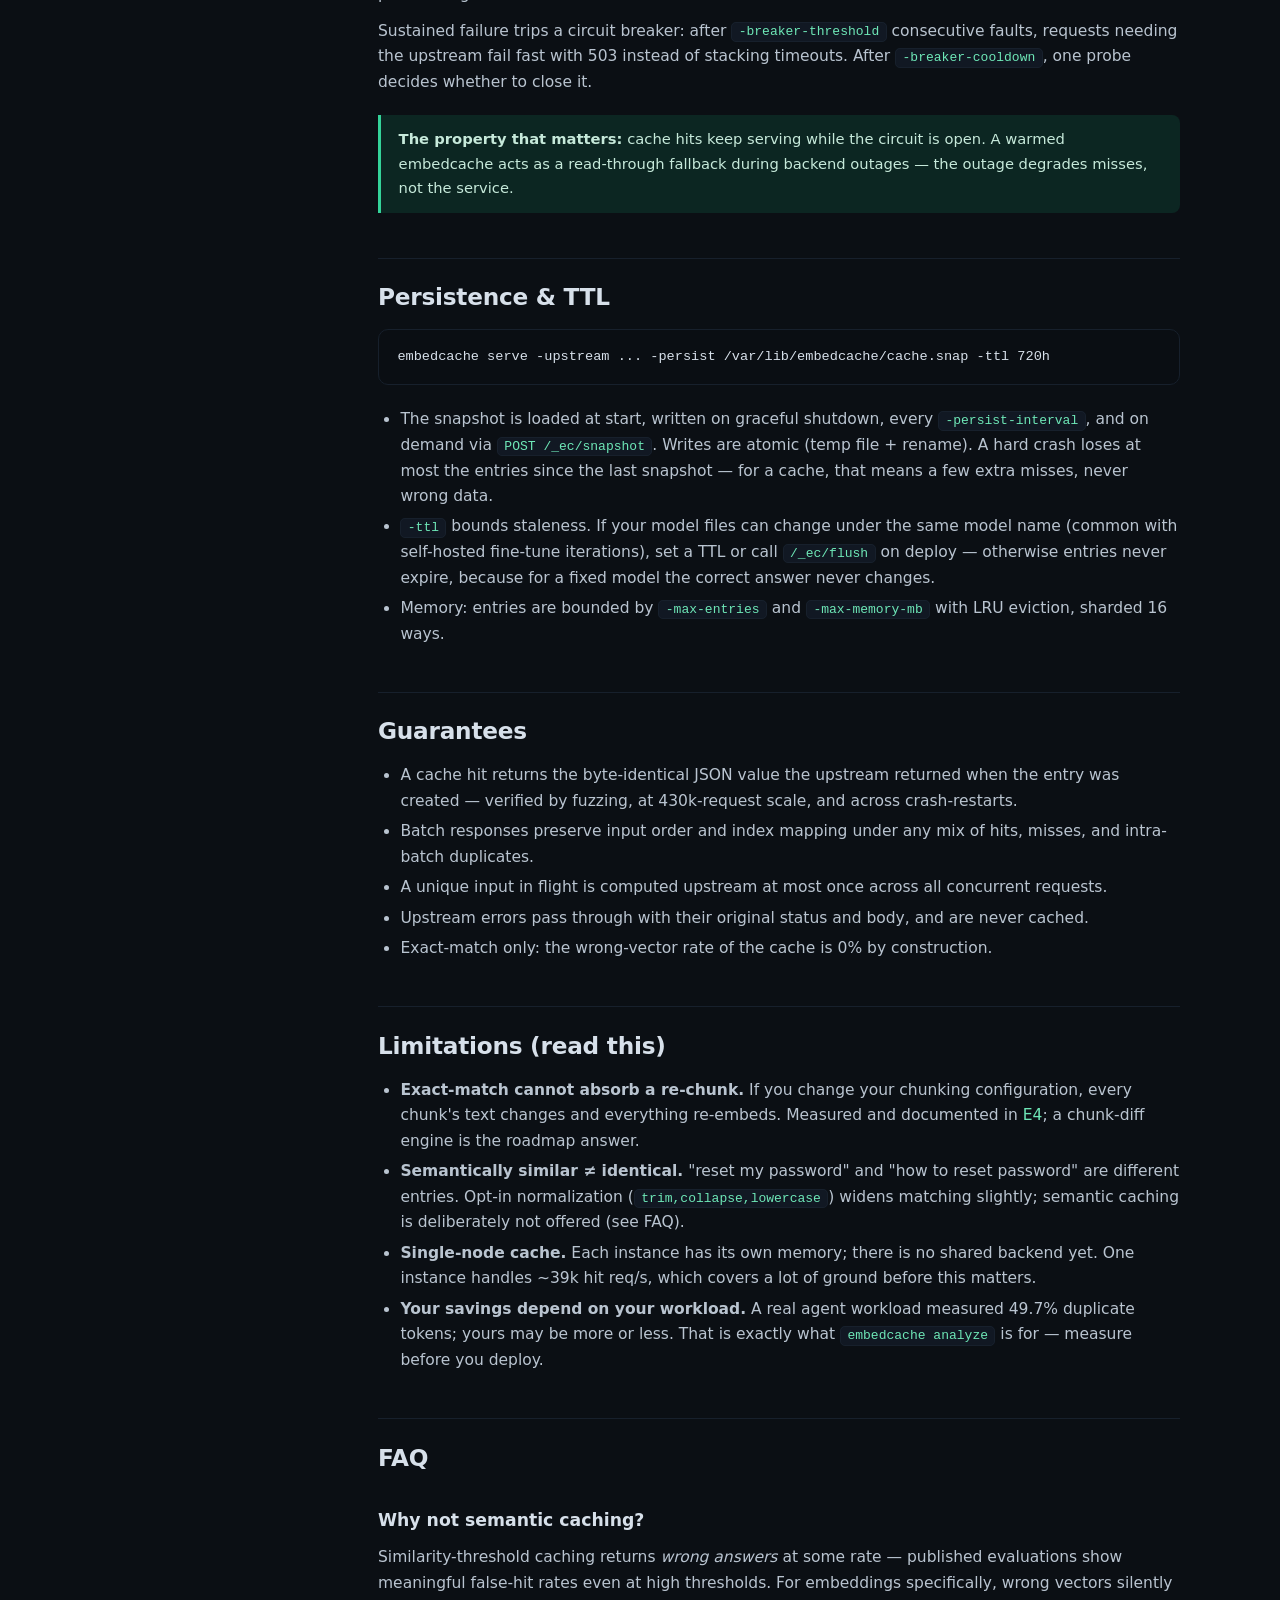
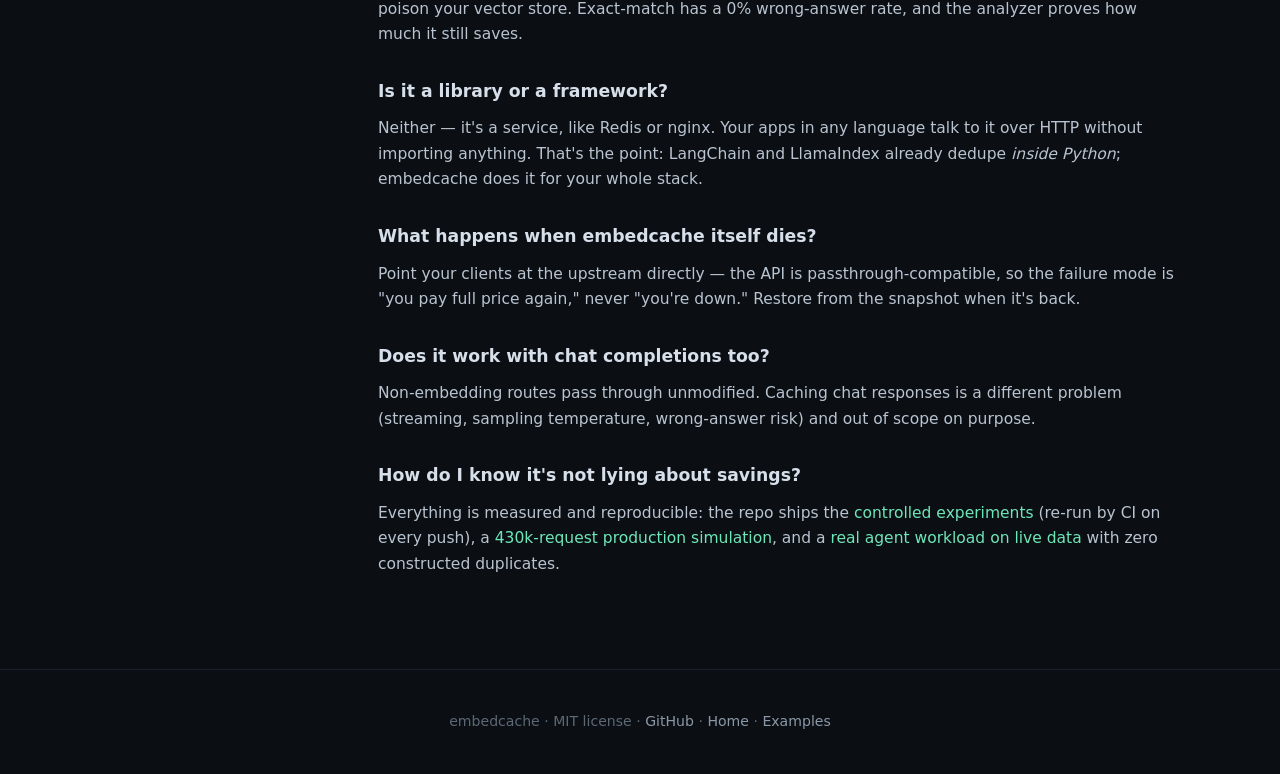
==== commit beee7a0b: "document voyage, mistral and azure openai support" ====
--- a/docs/docs.html
+++ b/docs/docs.html
@@ -102,9 +102,12 @@
     <h2 id="how">How it works</h2>
     <ol>
       <li><b>Fingerprint.</b> Each input item is hashed with its full identity:
-      <code>SHA-256(model, dimensions, encoding_format, content)</code>. Two items share a
-      cache entry only when the upstream response is guaranteed interchangeable. Token-array
-      inputs are supported and never collide with text.</li>
+      <code>SHA-256(model, dimensions, encoding_format, provider params, content)</code>.
+      Provider-specific parameters (Voyage's <code>input_type</code>/<code>output_dtype</code>,
+      Mistral extras, vLLM options) are forwarded upstream verbatim and included in the key —
+      the same text under different params gets different vectors, so it gets different
+      entries. Two items share a cache entry only when the upstream response is guaranteed
+      interchangeable. Token-array inputs are supported and never collide with text.</li>
       <li><b>Split the batch.</b> Cached items are answered from memory as byte-exact replays
       of the upstream's original JSON. Items currently being computed by <em>any other
       request</em> are coalesced — the request waits for that result instead of recomputing.
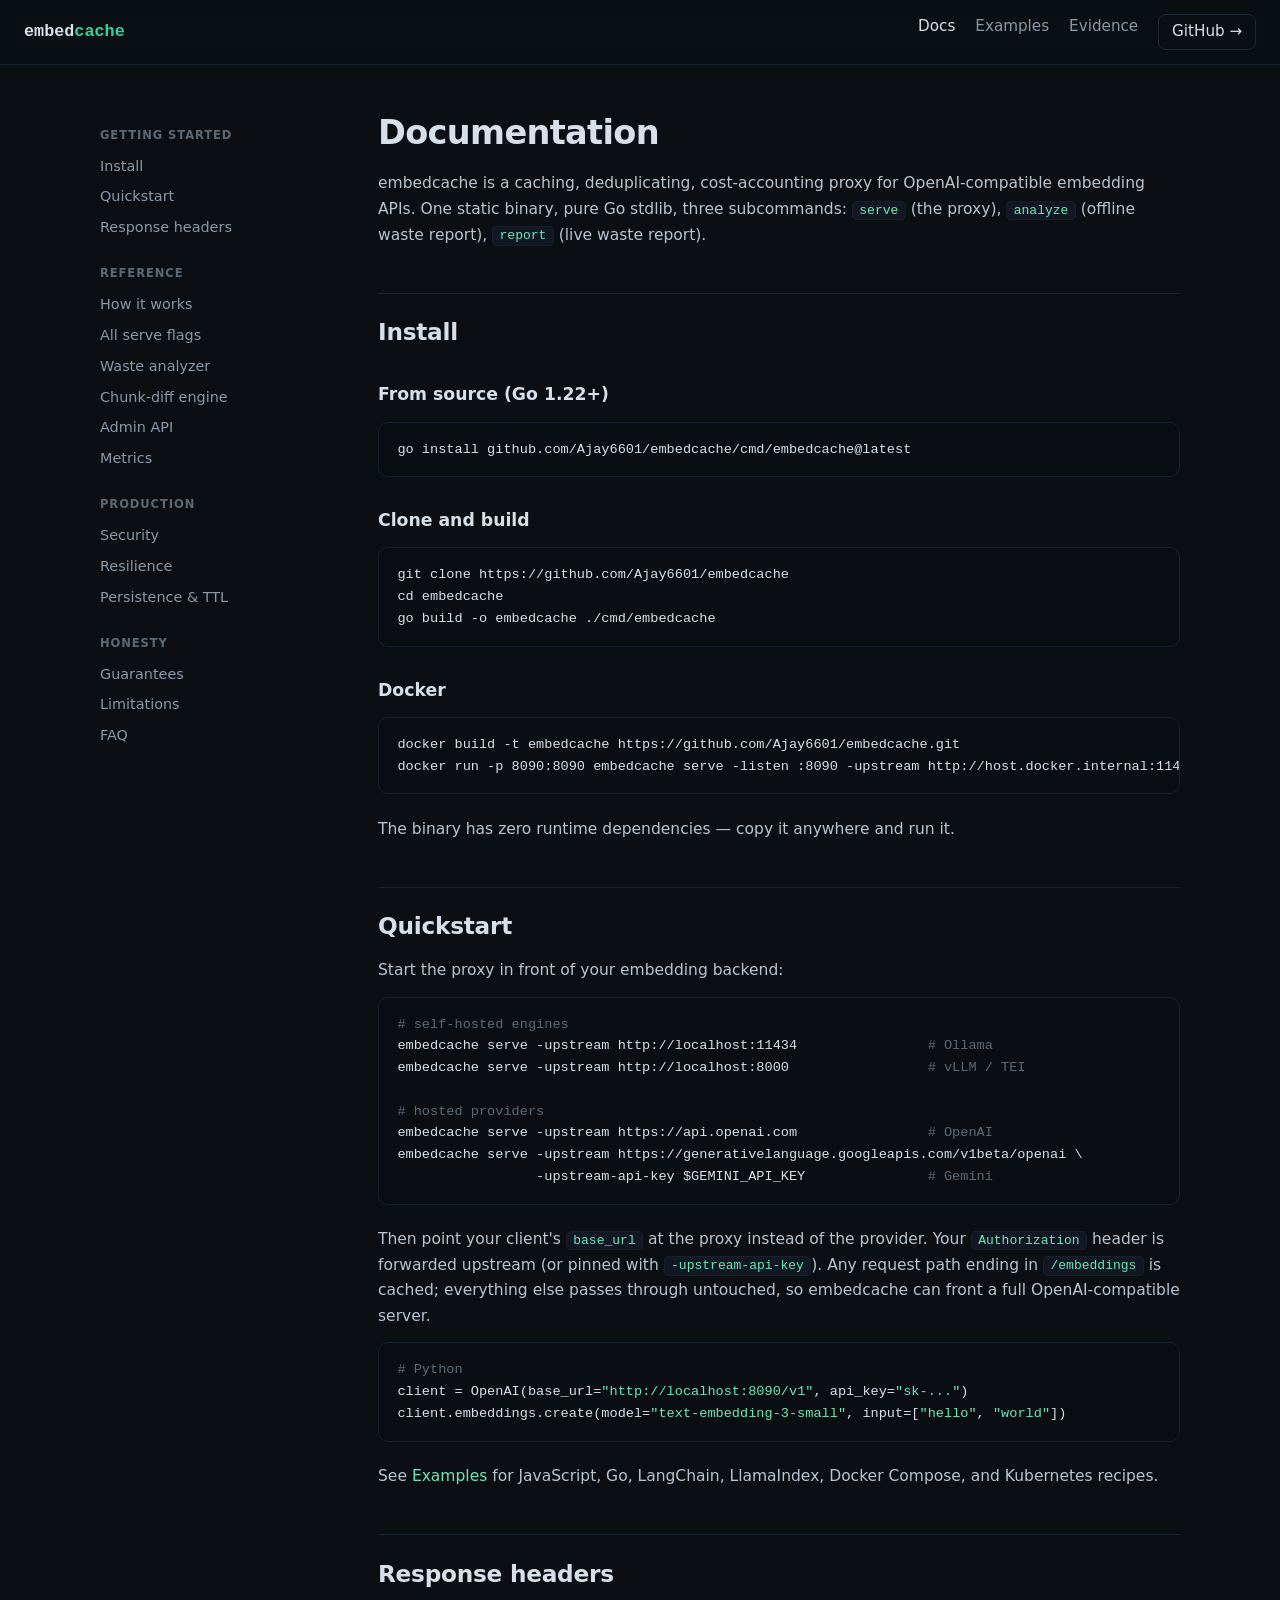
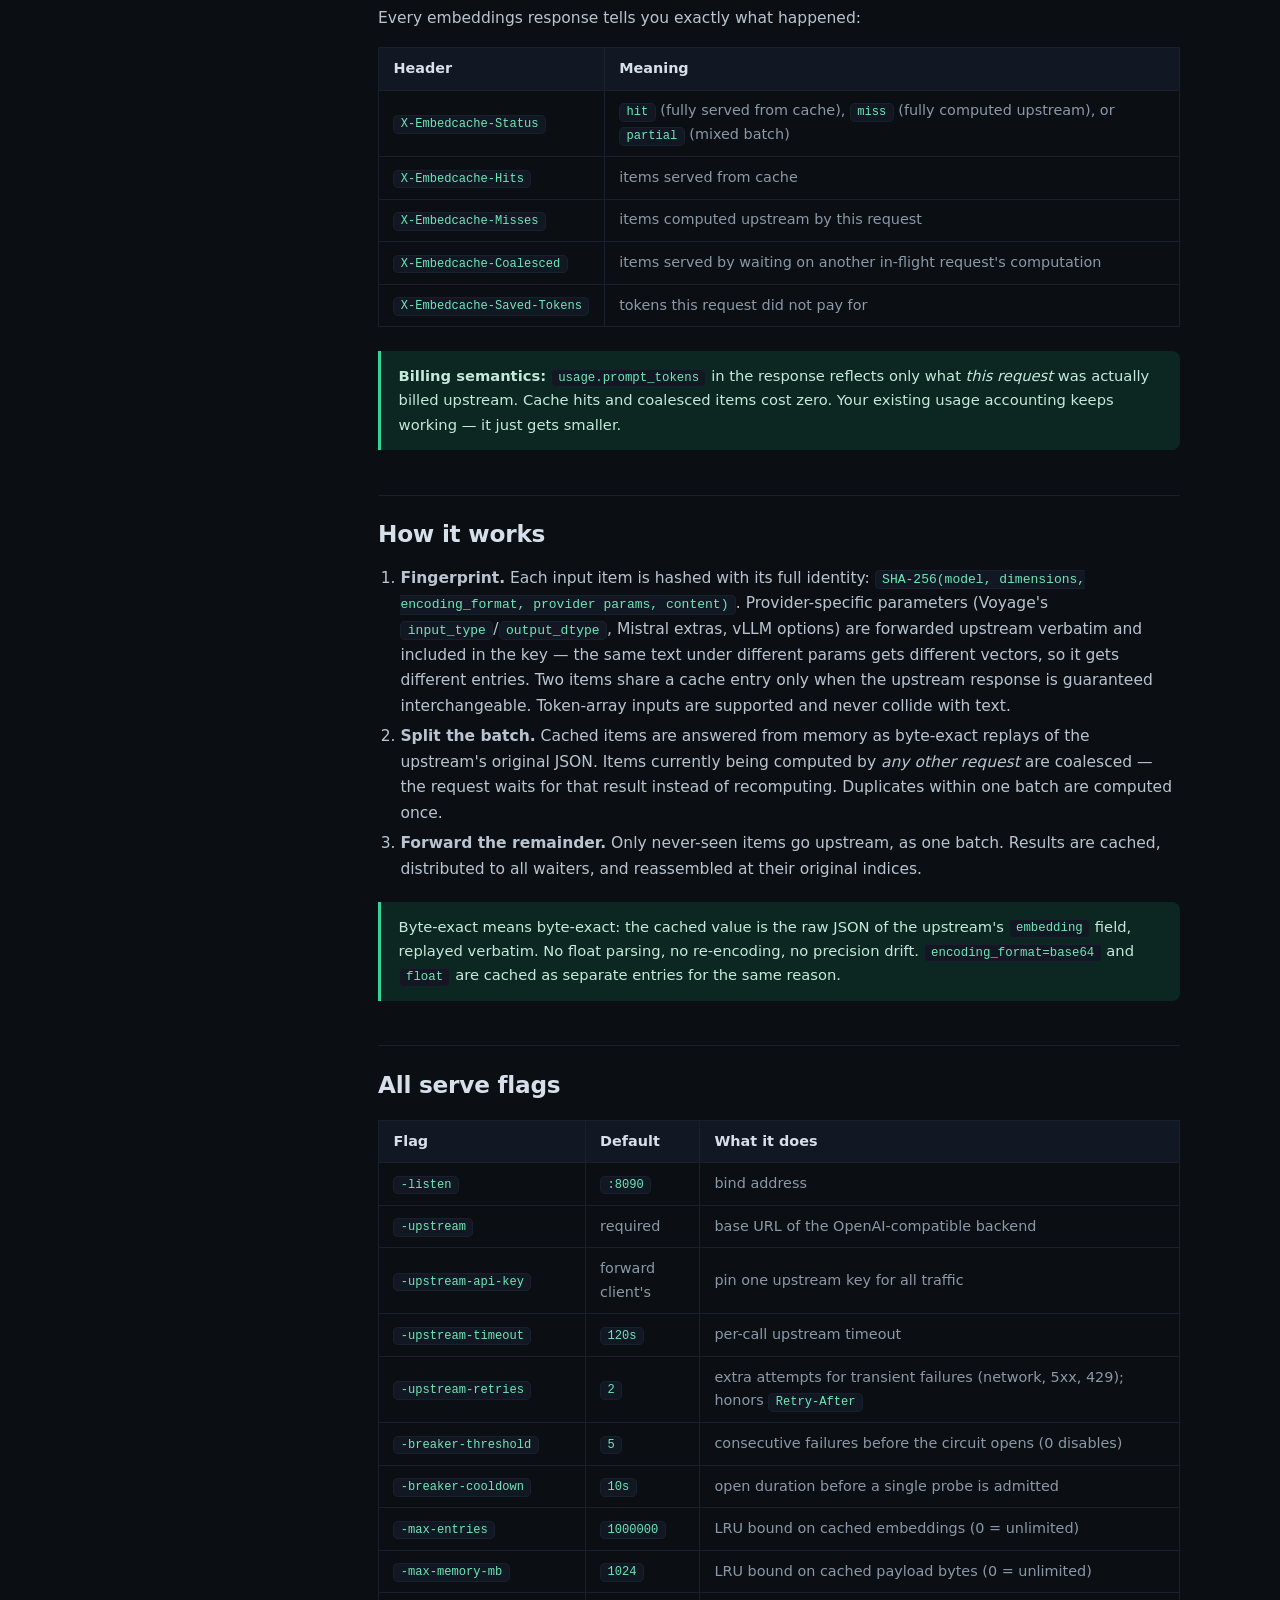
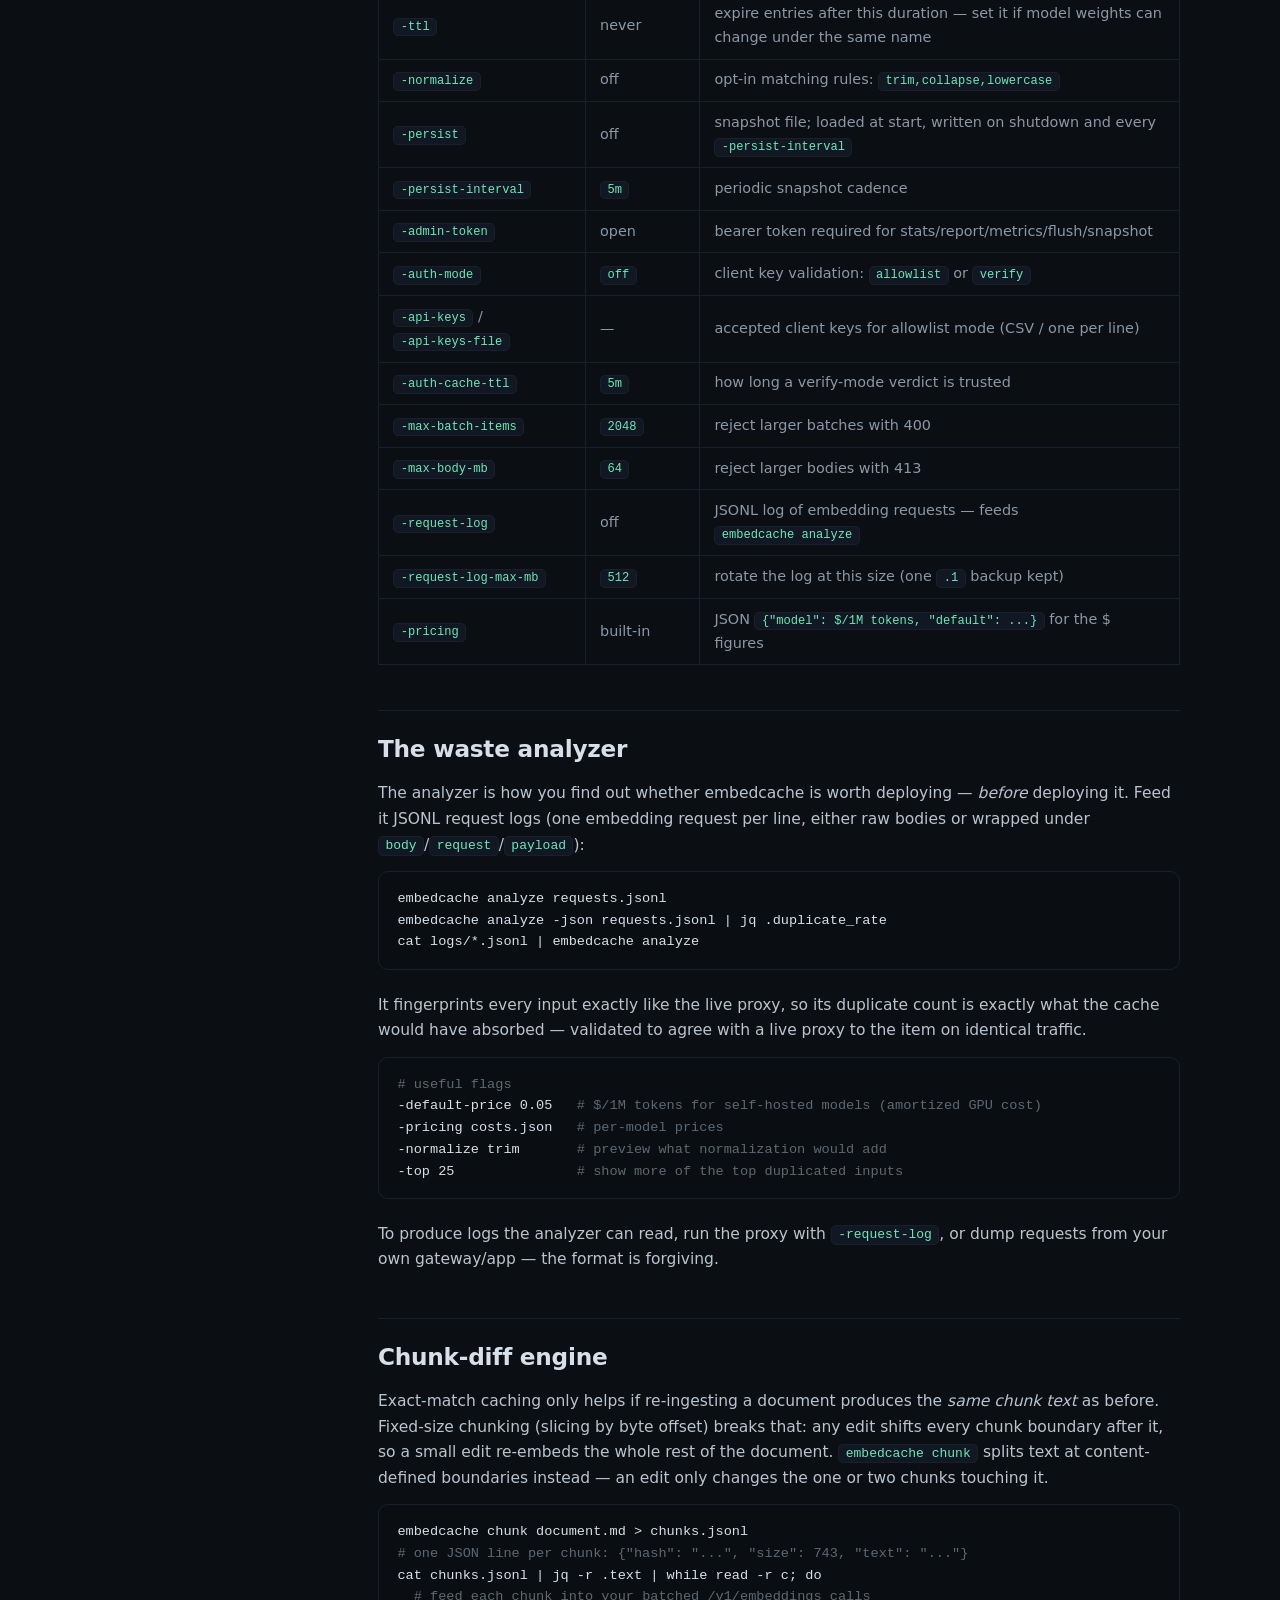
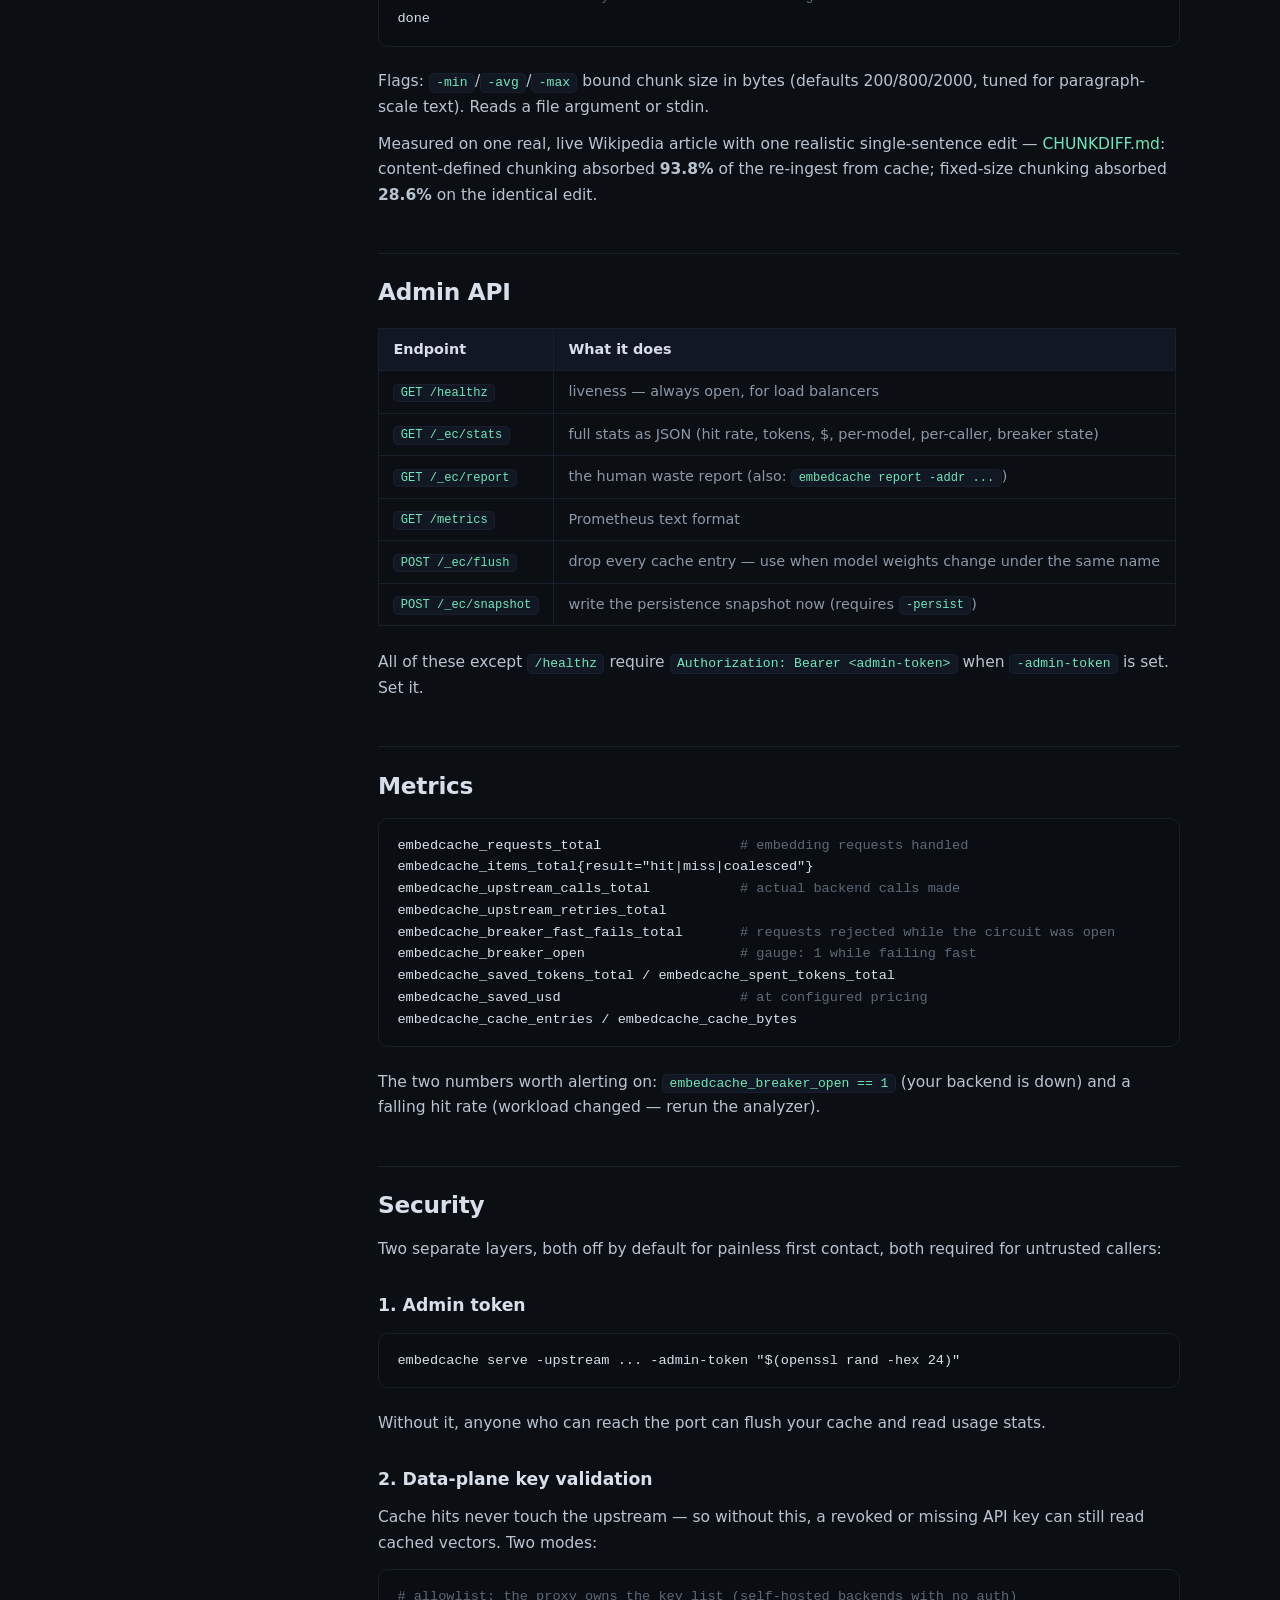
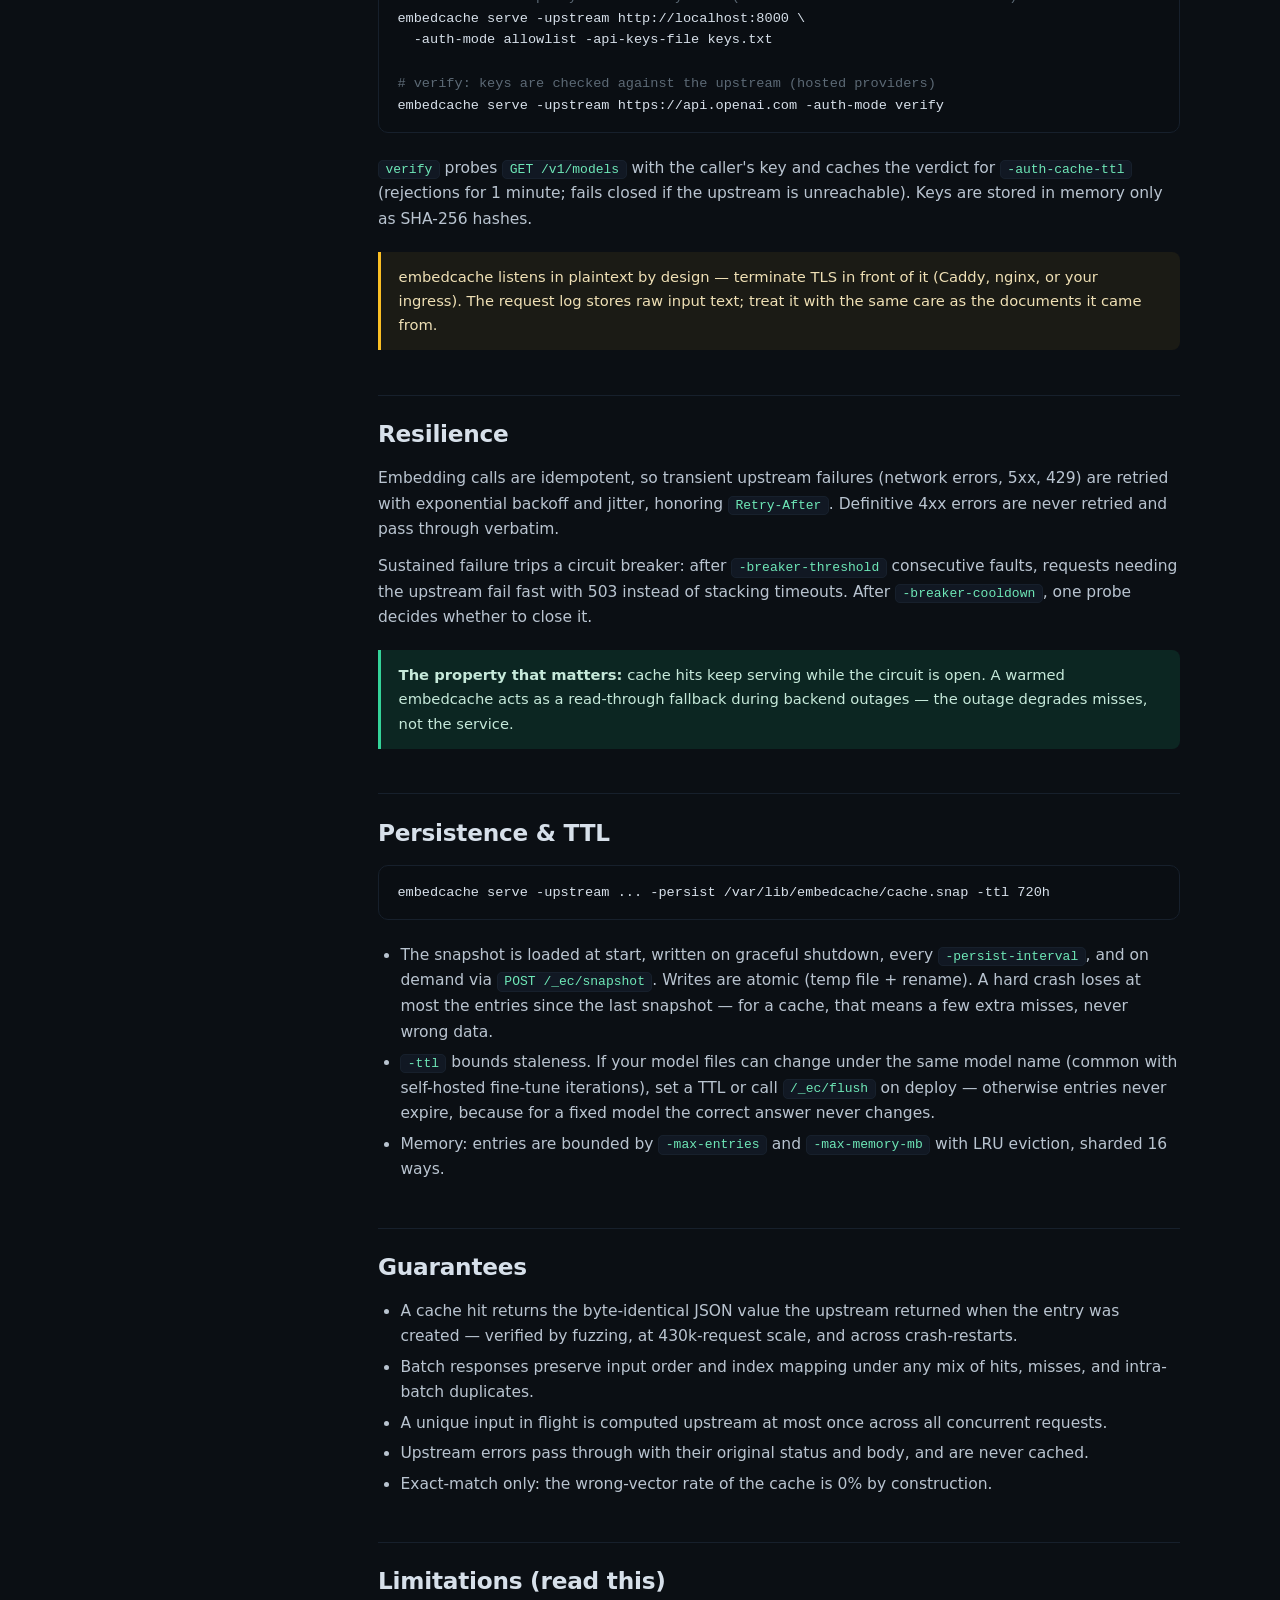
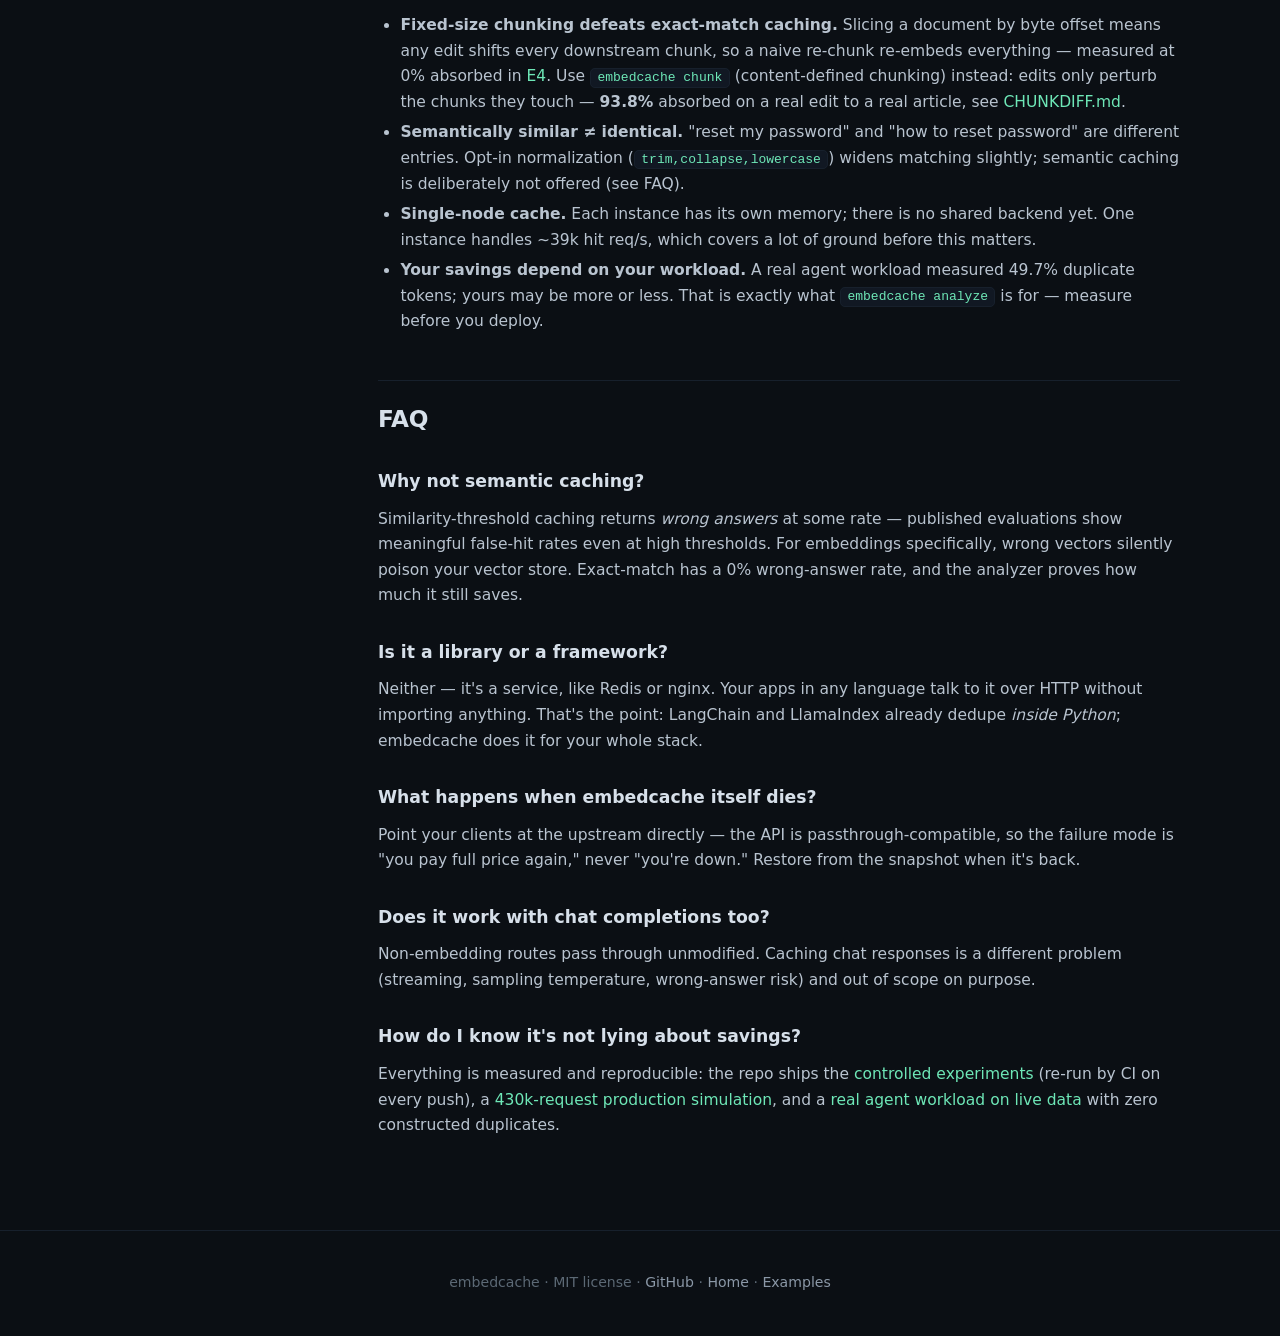
==== commit 1fd99a02: "document the chunk-diff engine" ====
--- a/docs/docs.html
+++ b/docs/docs.html
@@ -31,6 +31,7 @@
     <a href="#how">How it works</a>
     <a href="#flags">All serve flags</a>
     <a href="#analyzer">Waste analyzer</a>
+    <a href="#chunker">Chunk-diff engine</a>
     <a href="#admin">Admin API</a>
     <a href="#metrics">Metrics</a>
     <h4>Production</h4>
@@ -168,6 +169,24 @@
     <p>To produce logs the analyzer can read, run the proxy with <code>-request-log</code>,
     or dump requests from your own gateway/app — the format is forgiving.</p>
 
+    <h2 id="chunker">Chunk-diff engine</h2>
+    <p>Exact-match caching only helps if re-ingesting a document produces the <em>same chunk
+    text</em> as before. Fixed-size chunking (slicing by byte offset) breaks that: any edit
+    shifts every chunk boundary after it, so a small edit re-embeds the whole rest of the
+    document. <code>embedcache chunk</code> splits text at content-defined boundaries instead —
+    an edit only changes the one or two chunks touching it.</p>
+    <pre class="code">embedcache chunk document.md > chunks.jsonl
+<span class="cm"># one JSON line per chunk: {"hash": "...", "size": 743, "text": "..."}</span>
+cat chunks.jsonl | jq -r .text | while read -r c; do
+  <span class="cm"># feed each chunk into your batched /v1/embeddings calls</span>
+done</pre>
+    <p>Flags: <code>-min</code>/<code>-avg</code>/<code>-max</code> bound chunk size in bytes
+    (defaults 200/800/2000, tuned for paragraph-scale text). Reads a file argument or stdin.</p>
+    <p>Measured on one real, live Wikipedia article with one realistic single-sentence edit —
+    <a href="https://github.com/Ajay6601/embedcache/blob/main/CHUNKDIFF.md">CHUNKDIFF.md</a>:
+    content-defined chunking absorbed <b>93.8%</b> of the re-ingest from cache; fixed-size
+    chunking absorbed <b>28.6%</b> on the identical edit.</p>
+
     <h2 id="admin">Admin API</h2>
     <table>
       <tr><th>Endpoint</th><th>What it does</th></tr>
@@ -260,10 +279,13 @@
 
     <h2 id="limitations">Limitations (read this)</h2>
     <ul>
-      <li><b>Exact-match cannot absorb a re-chunk.</b> If you change your chunking
-      configuration, every chunk's text changes and everything re-embeds. Measured and
-      documented in <a href="https://github.com/Ajay6601/embedcache/blob/main/EXPERIMENTS.md">E4</a>;
-      a chunk-diff engine is the roadmap answer.</li>
+      <li><b>Fixed-size chunking defeats exact-match caching.</b> Slicing a document by byte
+      offset means any edit shifts every downstream chunk, so a naive re-chunk re-embeds
+      everything — measured at 0% absorbed in
+      <a href="https://github.com/Ajay6601/embedcache/blob/main/EXPERIMENTS.md">E4</a>. Use
+      <code>embedcache chunk</code> (content-defined chunking) instead: edits only perturb the
+      chunks they touch — <b>93.8%</b> absorbed on a real edit to a real article, see
+      <a href="https://github.com/Ajay6601/embedcache/blob/main/CHUNKDIFF.md">CHUNKDIFF.md</a>.</li>
       <li><b>Semantically similar ≠ identical.</b> "reset my password" and "how to reset
       password" are different entries. Opt-in normalization (<code>trim,collapse,lowercase</code>)
       widens matching slightly; semantic caching is deliberately not offered (see FAQ).</li>
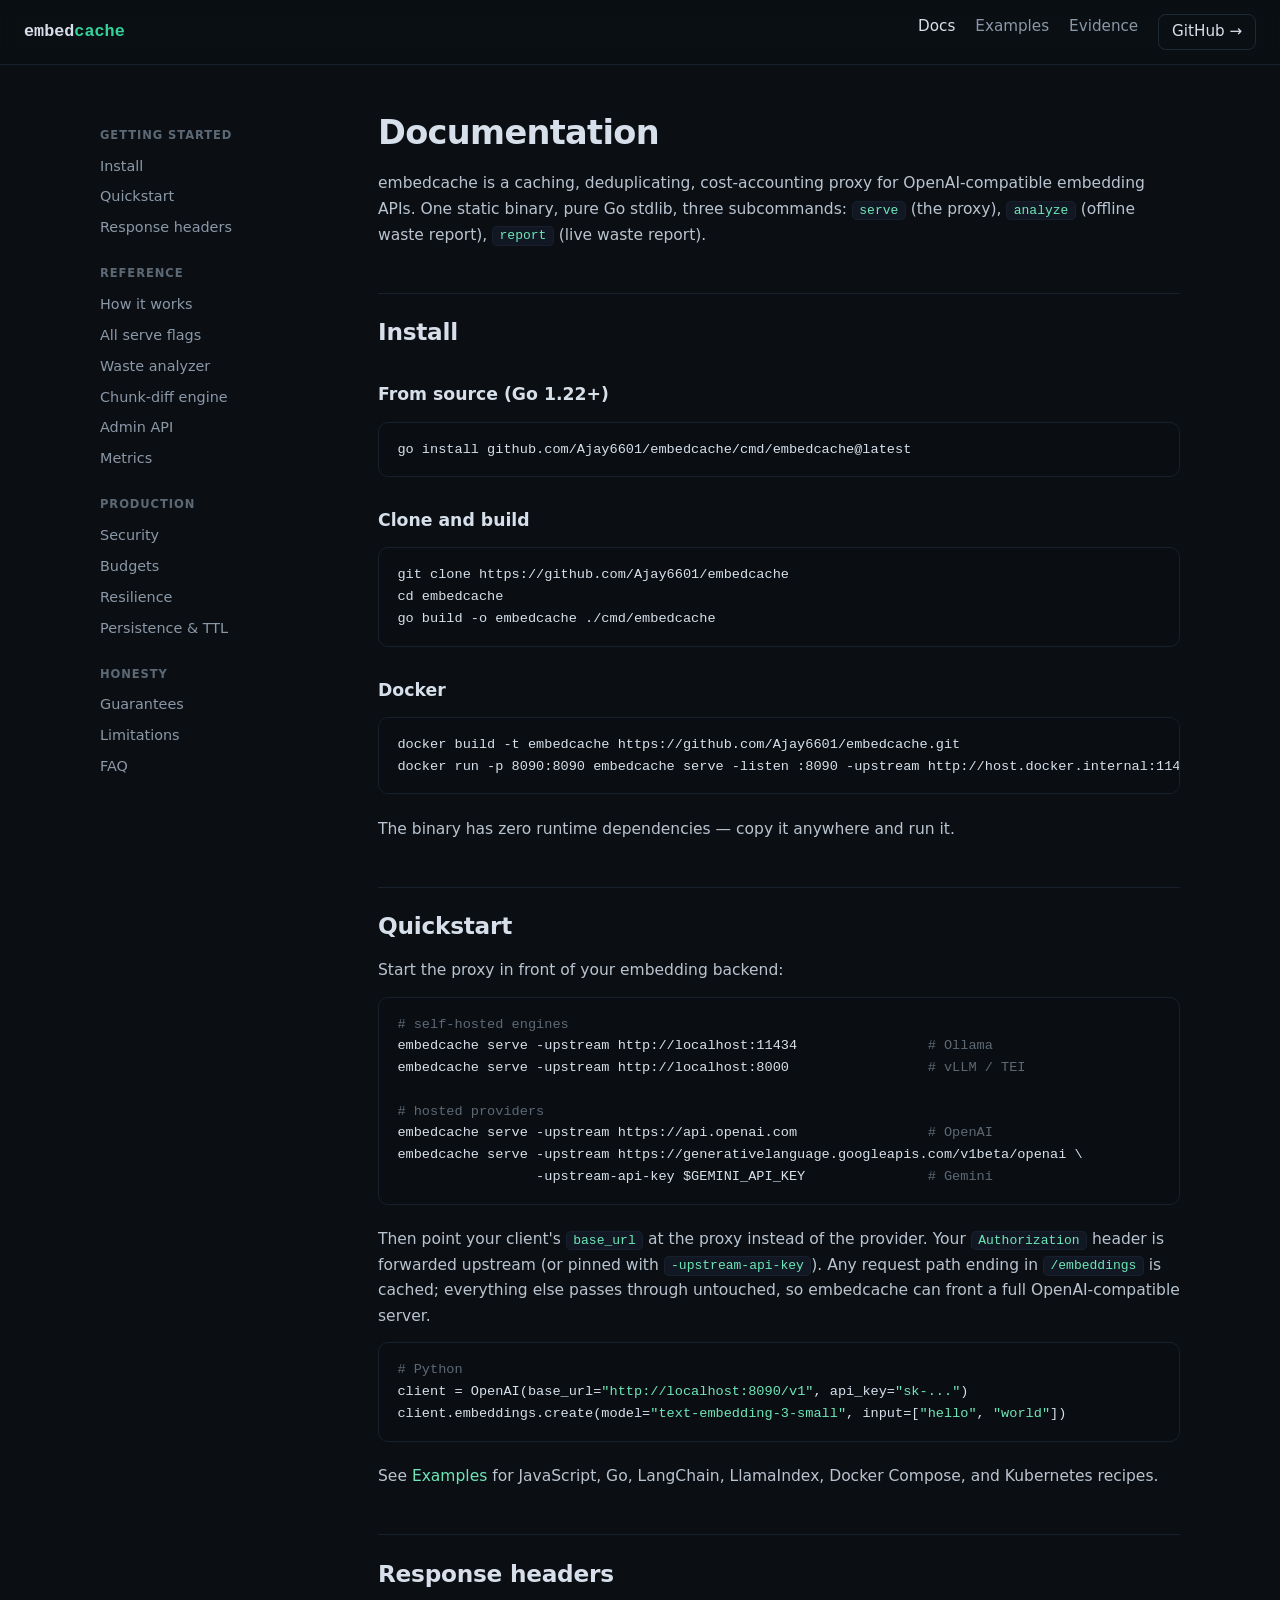
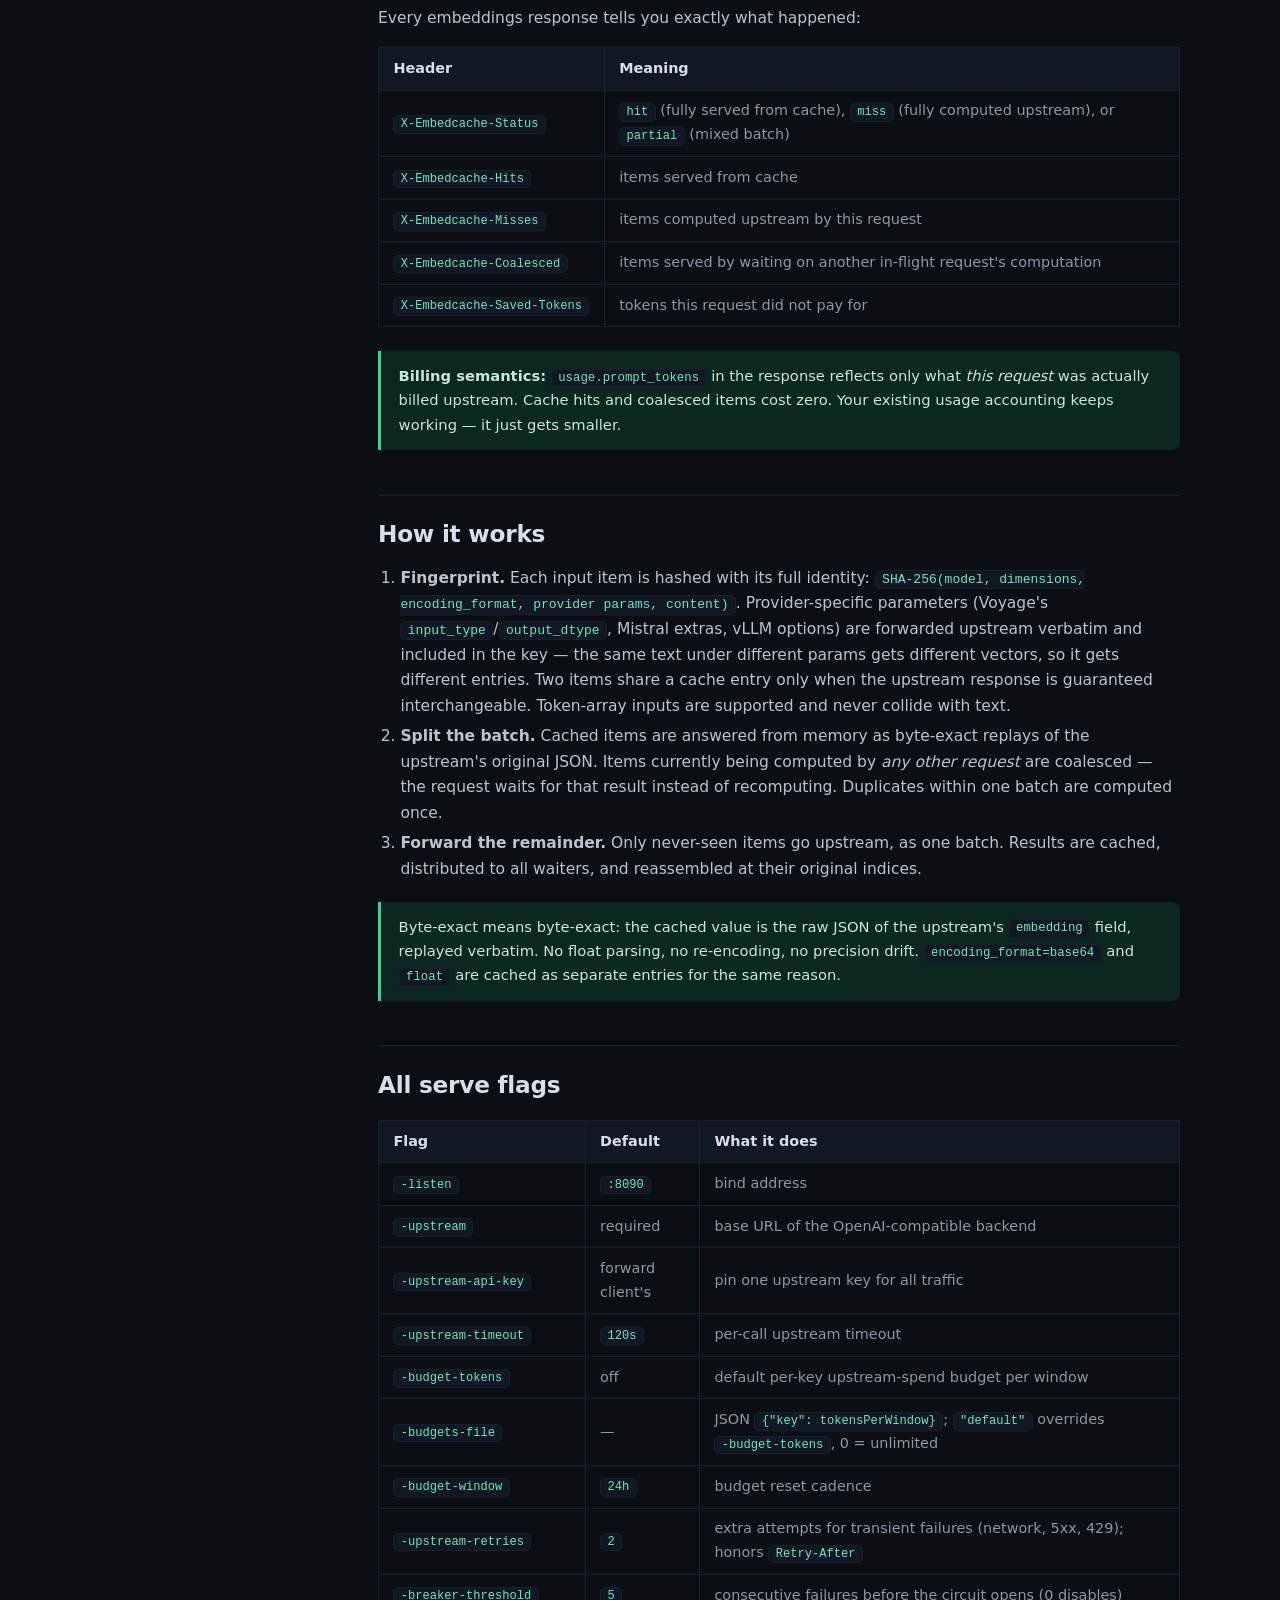
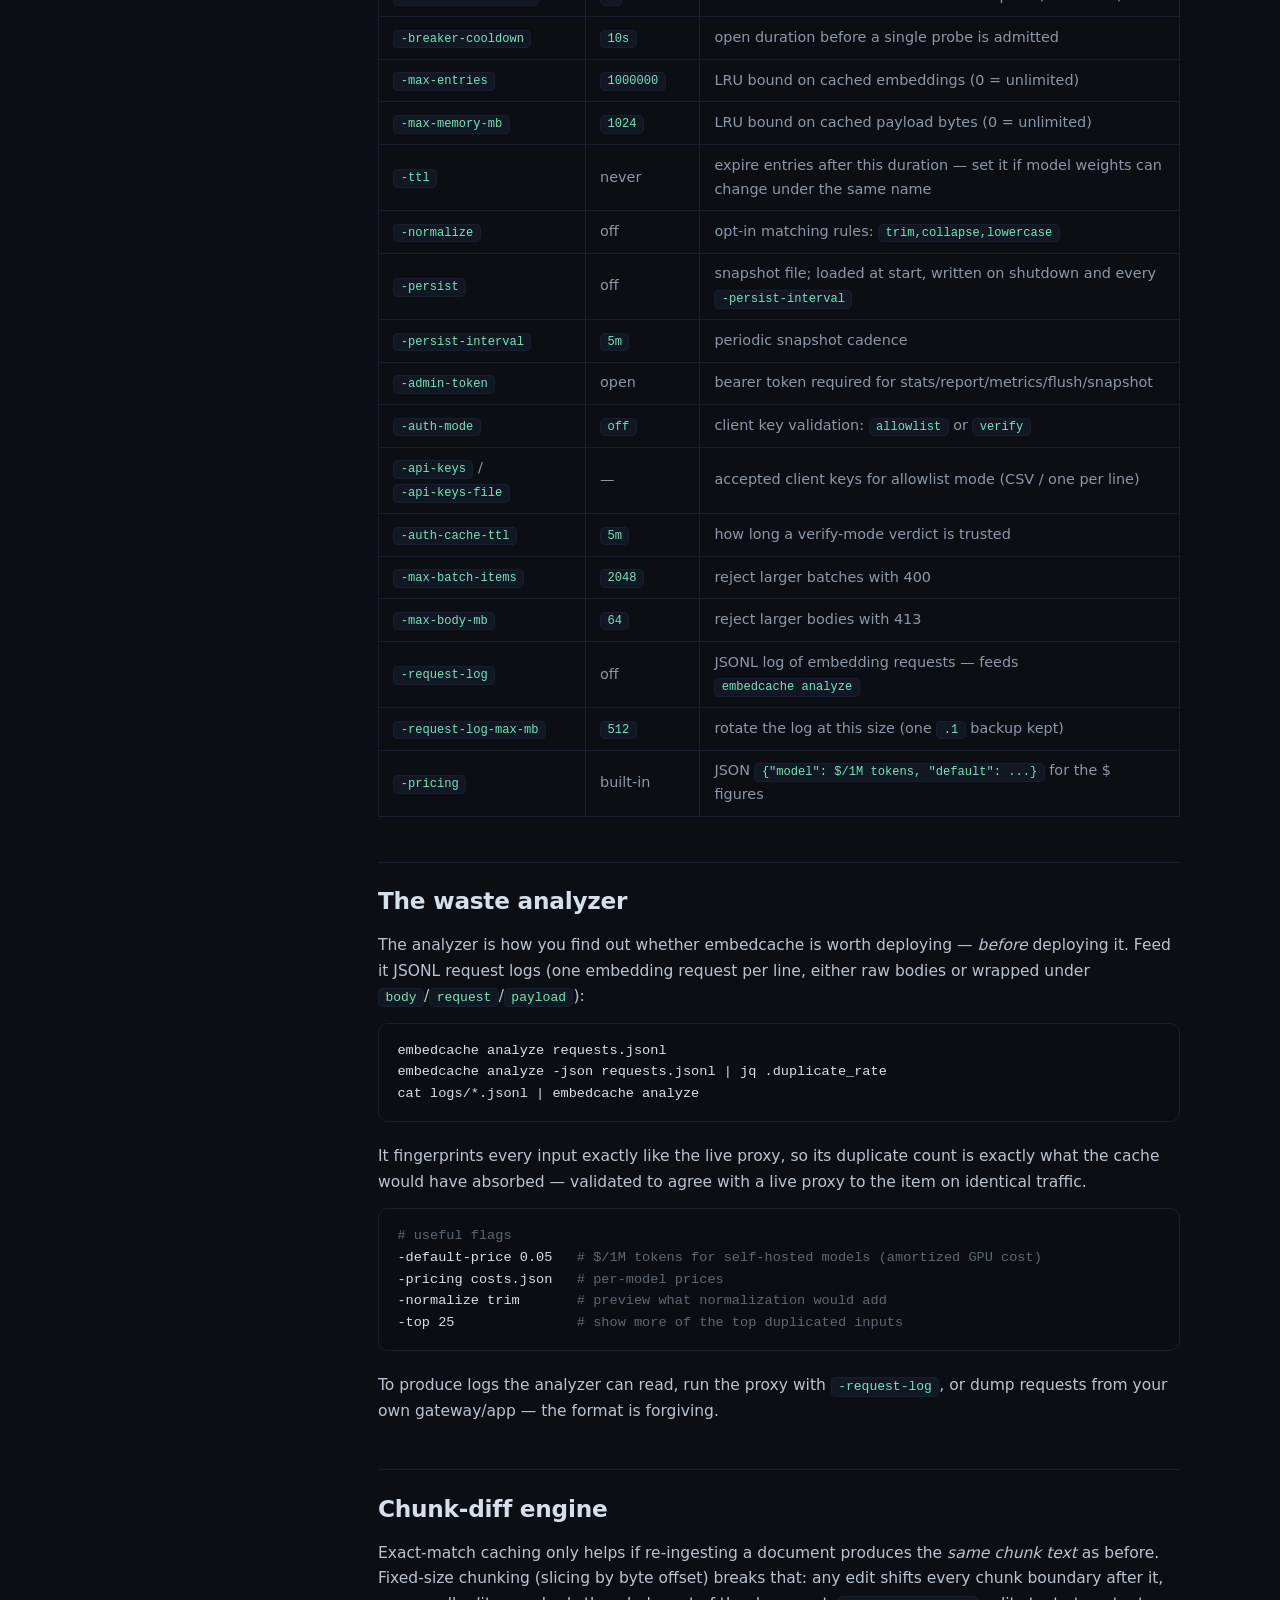
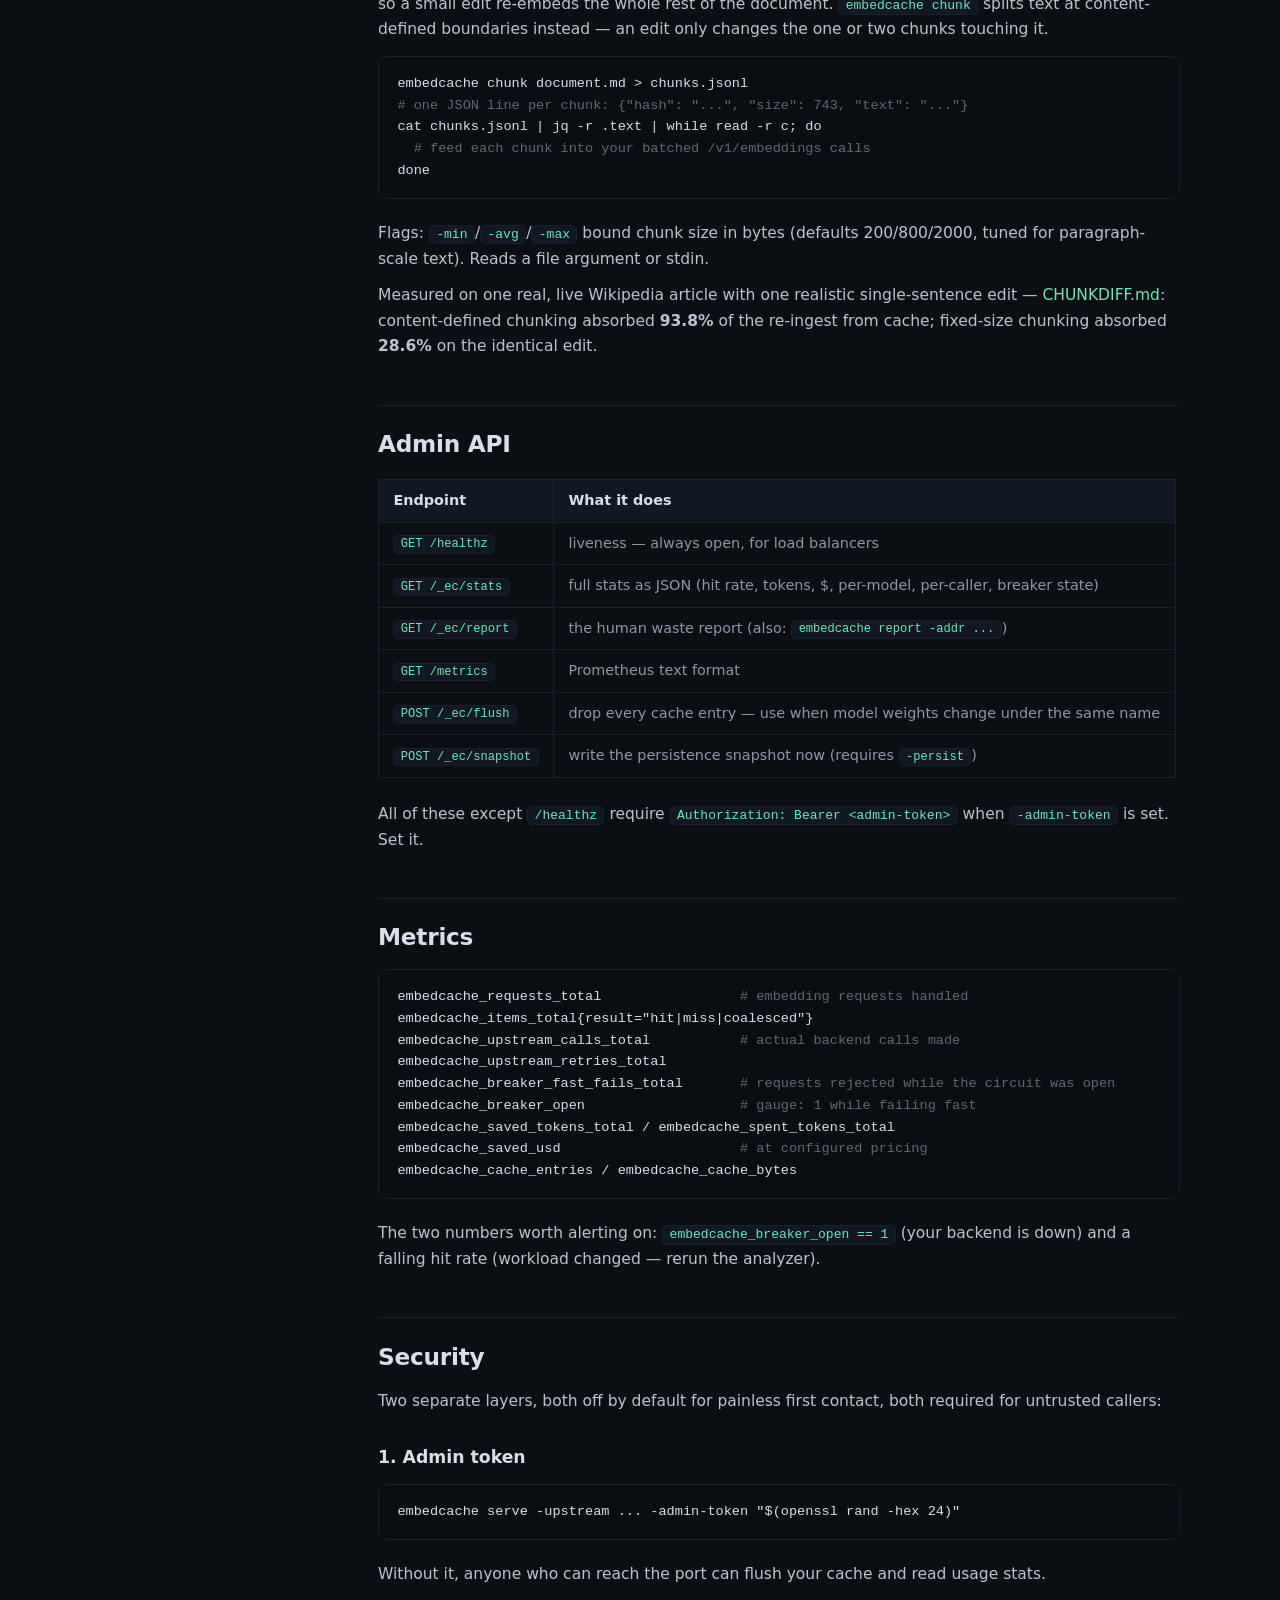
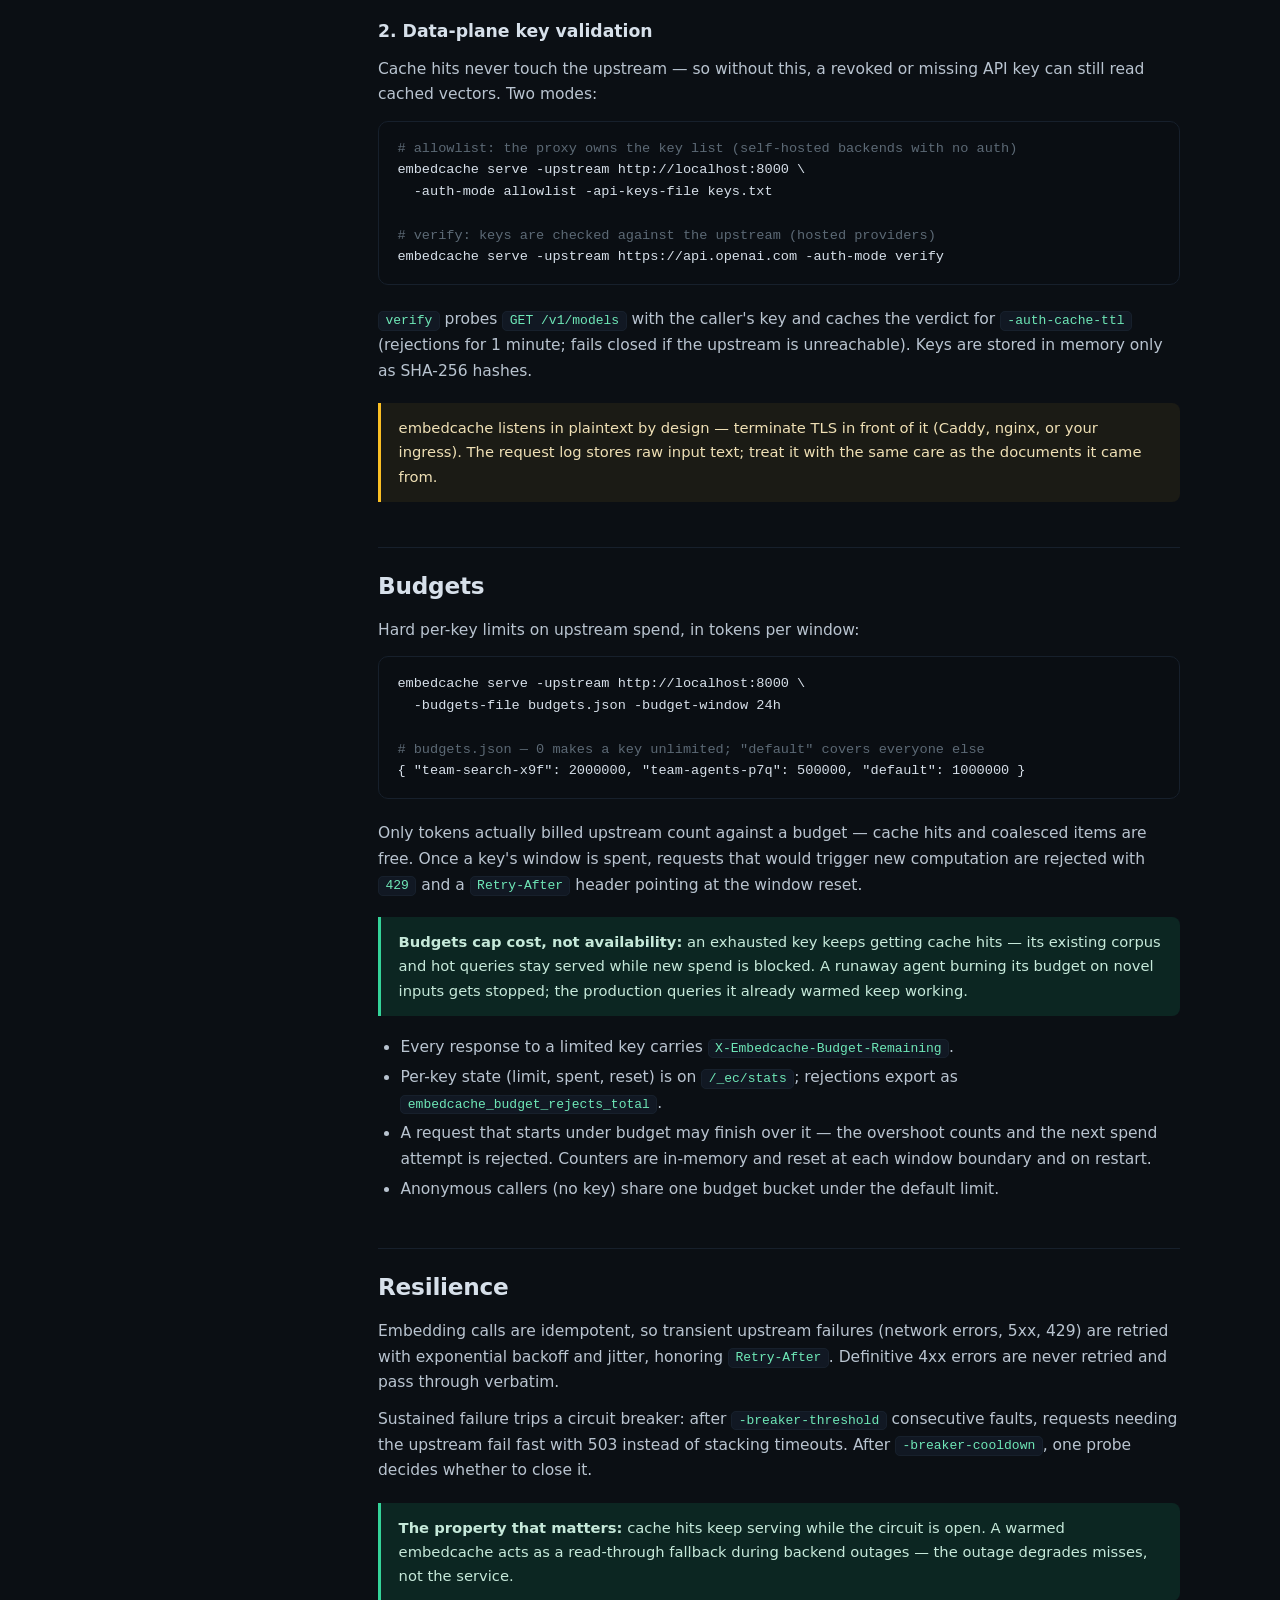
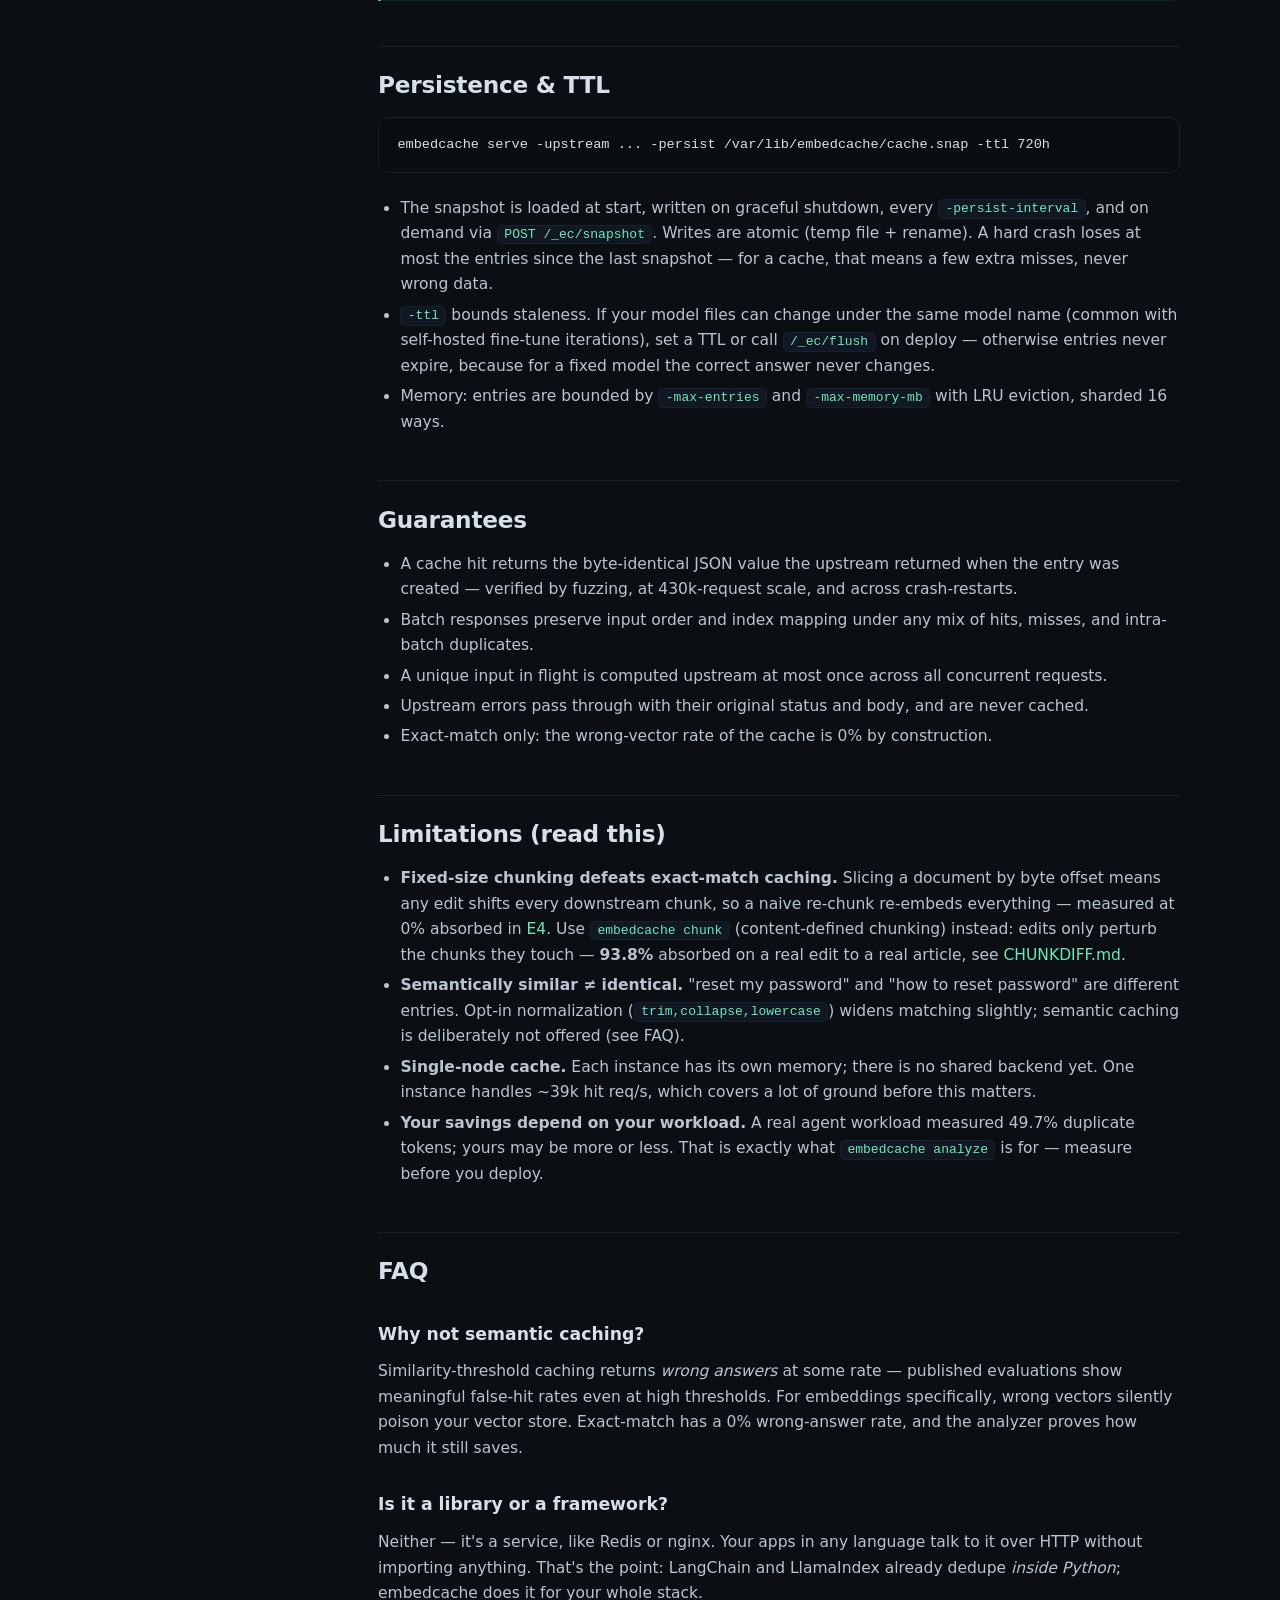
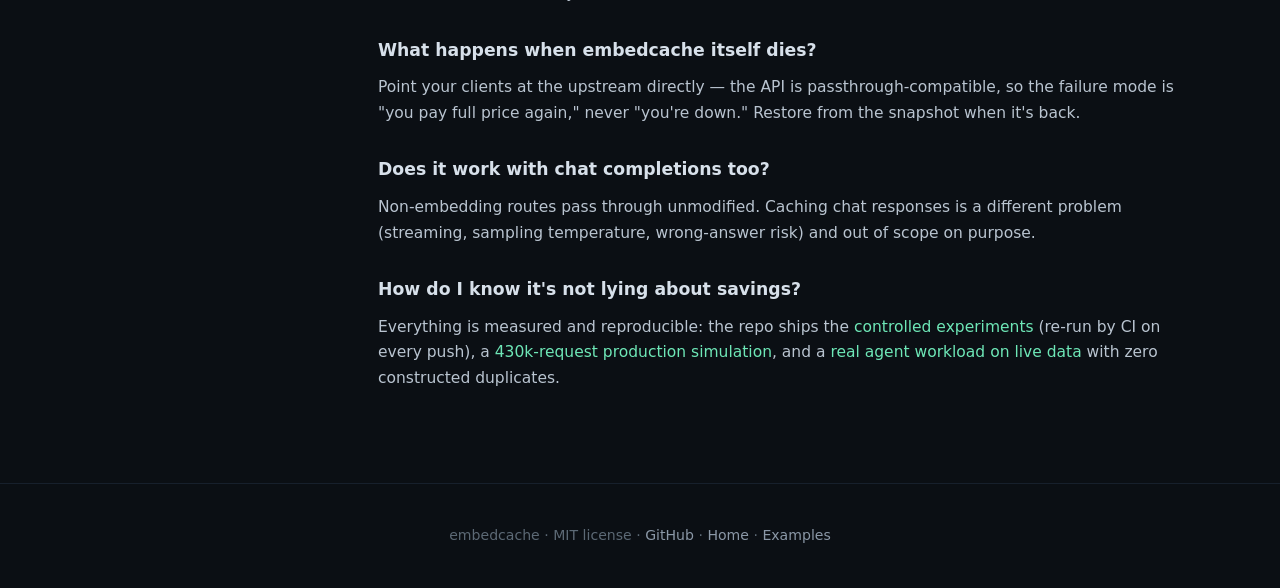
==== commit e4d94809: "document budget enforcement" ====
--- a/docs/docs.html
+++ b/docs/docs.html
@@ -36,6 +36,7 @@
     <a href="#metrics">Metrics</a>
     <h4>Production</h4>
     <a href="#security">Security</a>
+    <a href="#budgets">Budgets</a>
     <a href="#resilience">Resilience</a>
     <a href="#persistence">Persistence &amp; TTL</a>
     <h4>Honesty</h4>
@@ -131,6 +132,9 @@
       <tr><td><code>-upstream</code></td><td>required</td><td>base URL of the OpenAI-compatible backend</td></tr>
       <tr><td><code>-upstream-api-key</code></td><td>forward client's</td><td>pin one upstream key for all traffic</td></tr>
       <tr><td><code>-upstream-timeout</code></td><td><code>120s</code></td><td>per-call upstream timeout</td></tr>
+      <tr><td><code>-budget-tokens</code></td><td>off</td><td>default per-key upstream-spend budget per window</td></tr>
+      <tr><td><code>-budgets-file</code></td><td>—</td><td>JSON <code>{"key": tokensPerWindow}</code>; <code>"default"</code> overrides <code>-budget-tokens</code>, 0 = unlimited</td></tr>
+      <tr><td><code>-budget-window</code></td><td><code>24h</code></td><td>budget reset cadence</td></tr>
       <tr><td><code>-upstream-retries</code></td><td><code>2</code></td><td>extra attempts for transient failures (network, 5xx, 429); honors <code>Retry-After</code></td></tr>
       <tr><td><code>-breaker-threshold</code></td><td><code>5</code></td><td>consecutive failures before the circuit opens (0 disables)</td></tr>
       <tr><td><code>-breaker-cooldown</code></td><td><code>10s</code></td><td>open duration before a single probe is admitted</td></tr>
@@ -236,6 +240,33 @@
       (Caddy, nginx, or your ingress). The request log stores raw input text; treat it
       with the same care as the documents it came from.
     </div>
+
+    <h2 id="budgets">Budgets</h2>
+    <p>Hard per-key limits on upstream spend, in tokens per window:</p>
+    <pre class="code">embedcache serve -upstream http://localhost:8000 \
+  -budgets-file budgets.json -budget-window 24h
+
+<span class="cm"># budgets.json — 0 makes a key unlimited; "default" covers everyone else</span>
+{ "team-search-x9f": 2000000, "team-agents-p7q": 500000, "default": 1000000 }</pre>
+    <p>Only tokens actually billed upstream count against a budget — cache hits and
+    coalesced items are free. Once a key's window is spent, requests that would trigger
+    new computation are rejected with <code>429</code> and a <code>Retry-After</code>
+    header pointing at the window reset.</p>
+    <div class="note">
+      <b>Budgets cap cost, not availability:</b> an exhausted key keeps getting cache
+      hits — its existing corpus and hot queries stay served while new spend is blocked.
+      A runaway agent burning its budget on novel inputs gets stopped; the production
+      queries it already warmed keep working.
+    </div>
+    <ul>
+      <li>Every response to a limited key carries <code>X-Embedcache-Budget-Remaining</code>.</li>
+      <li>Per-key state (limit, spent, reset) is on <code>/_ec/stats</code>; rejections
+      export as <code>embedcache_budget_rejects_total</code>.</li>
+      <li>A request that starts under budget may finish over it — the overshoot counts and
+      the next spend attempt is rejected. Counters are in-memory and reset at each window
+      boundary and on restart.</li>
+      <li>Anonymous callers (no key) share one budget bucket under the default limit.</li>
+    </ul>
 
     <h2 id="resilience">Resilience</h2>
     <p>Embedding calls are idempotent, so transient upstream failures (network errors, 5xx,
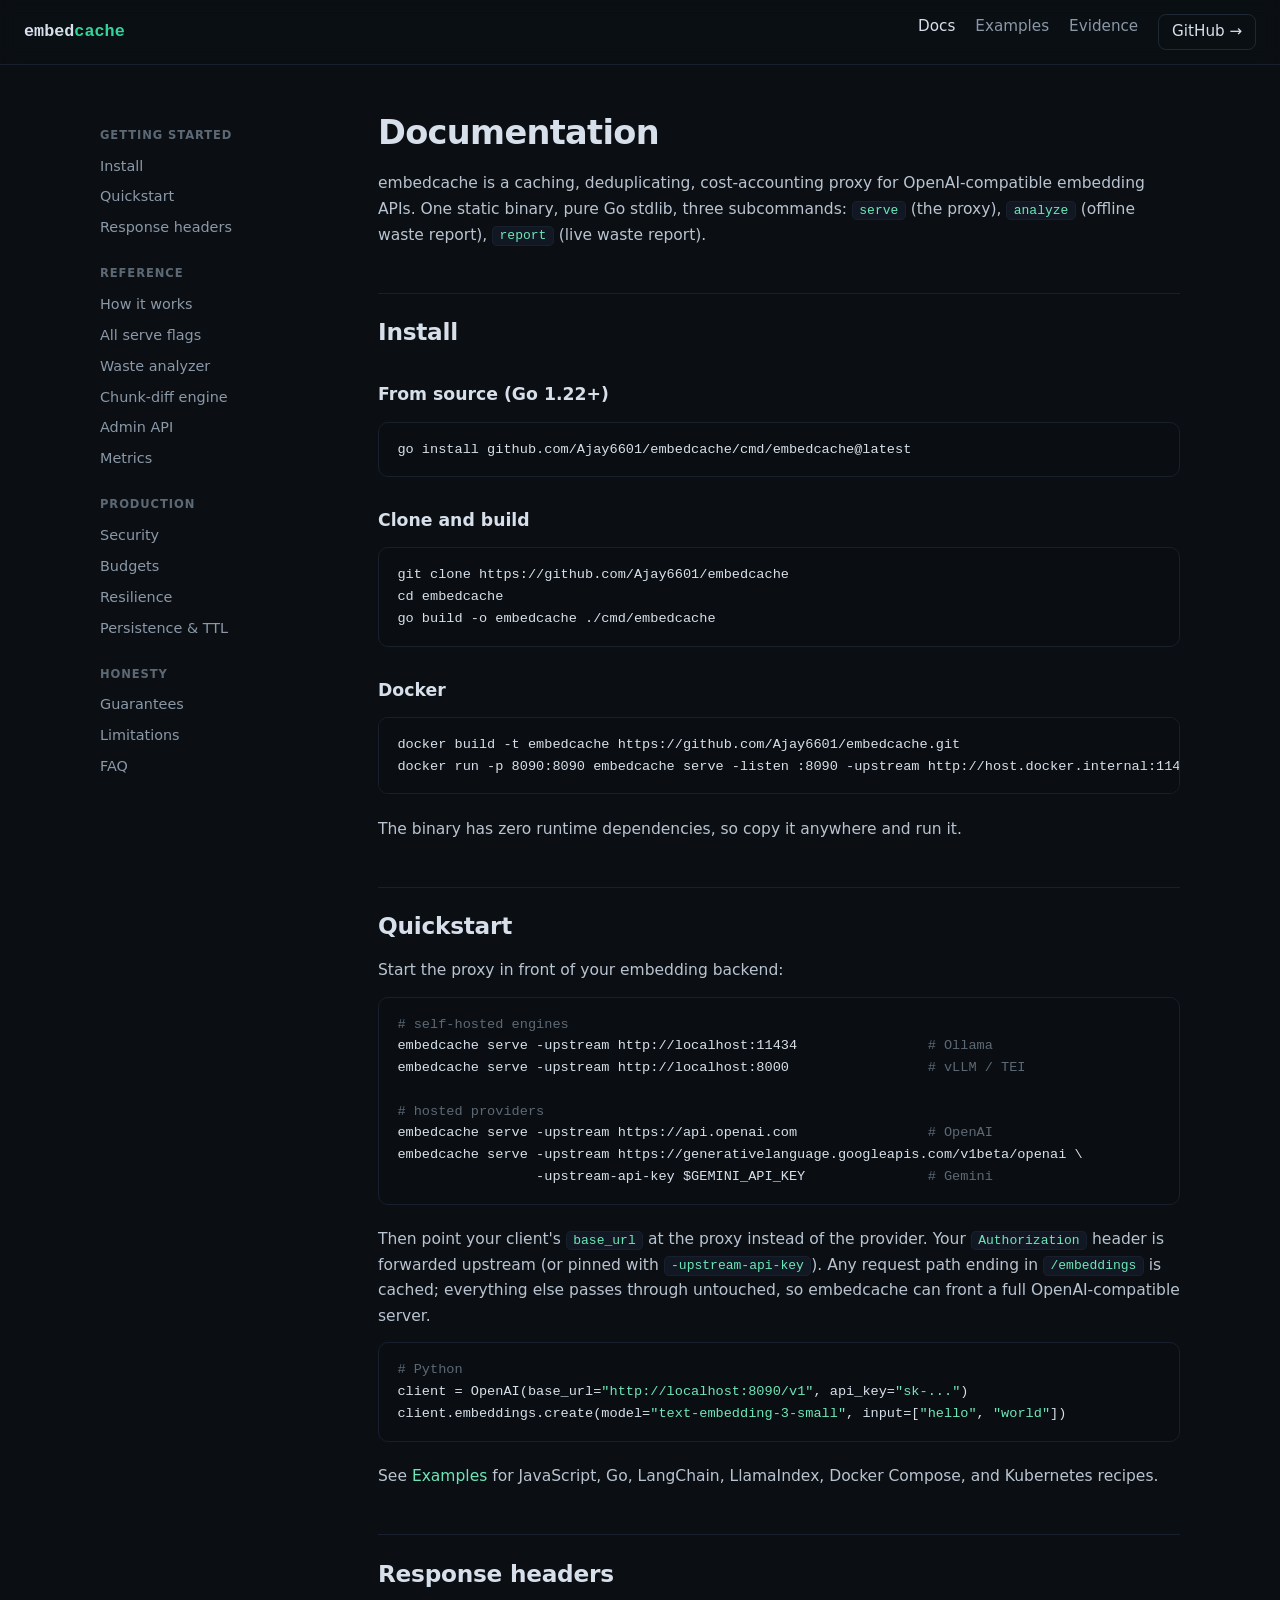
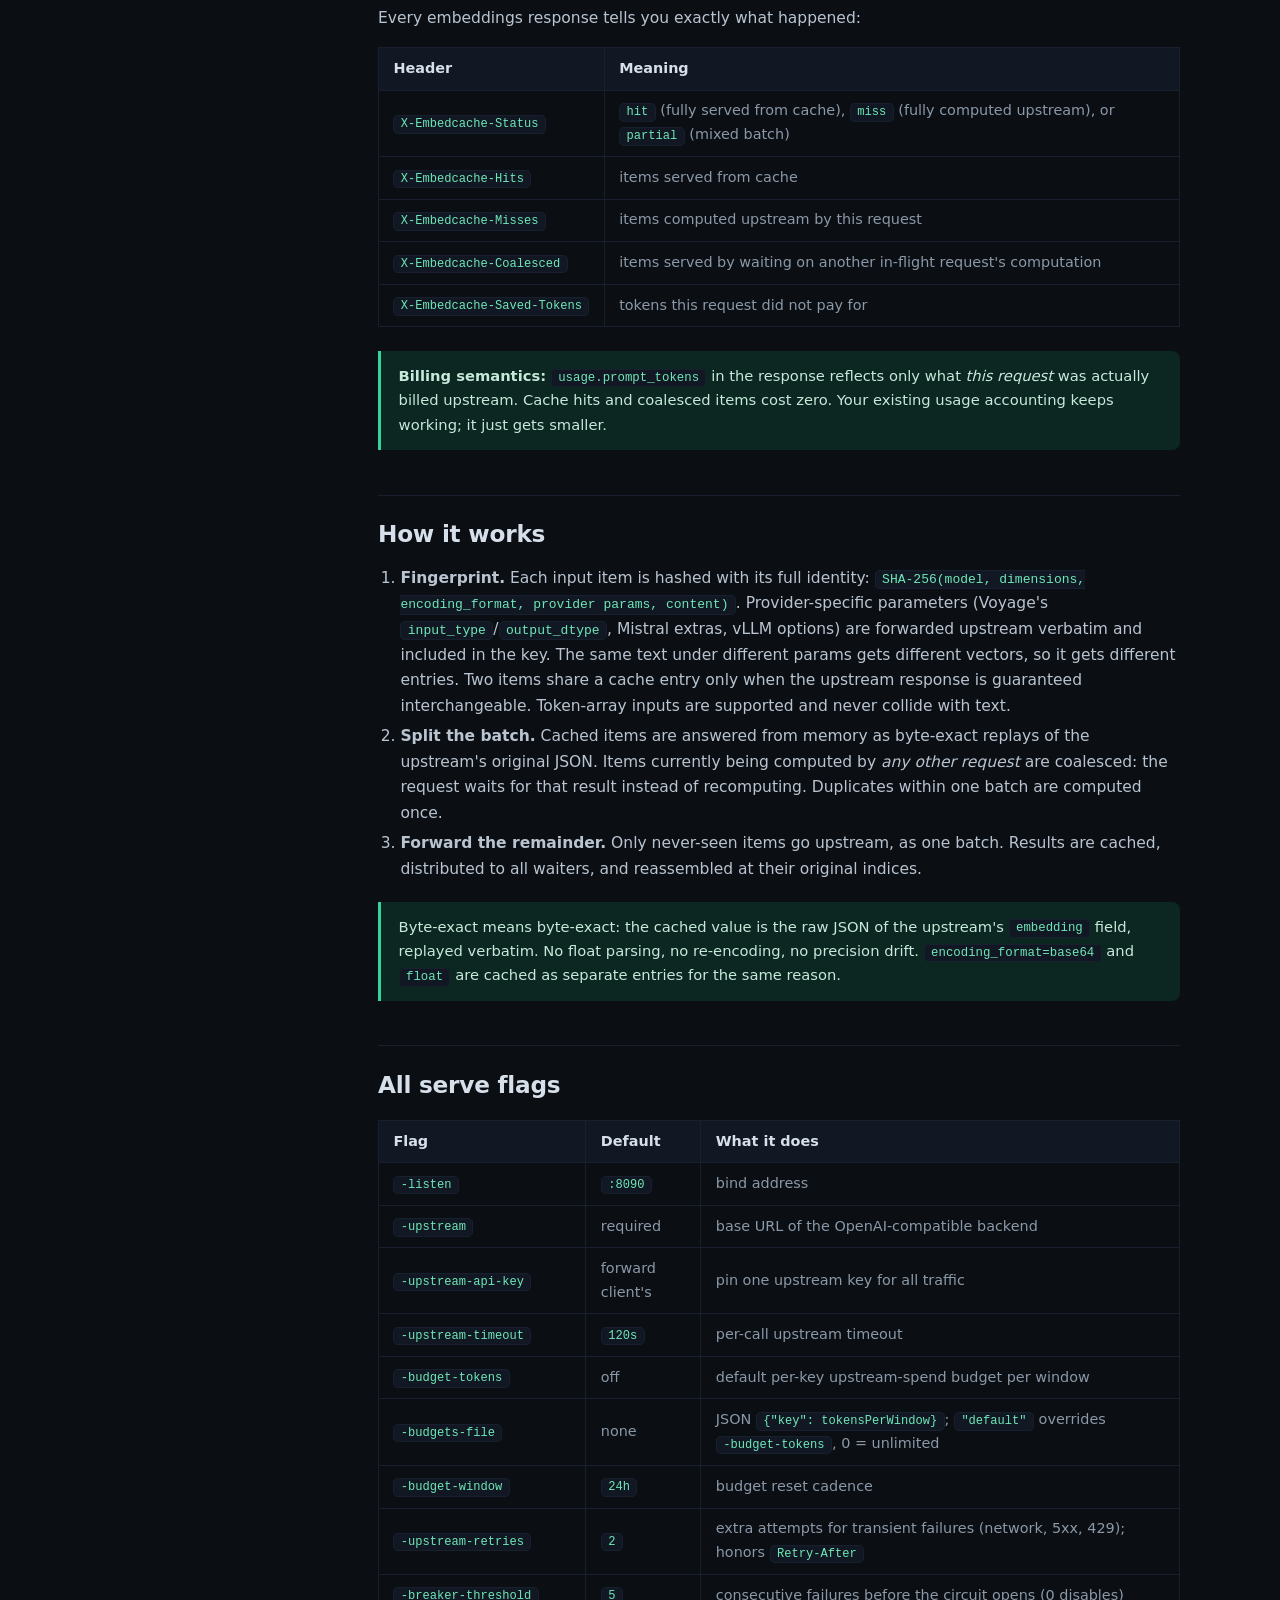
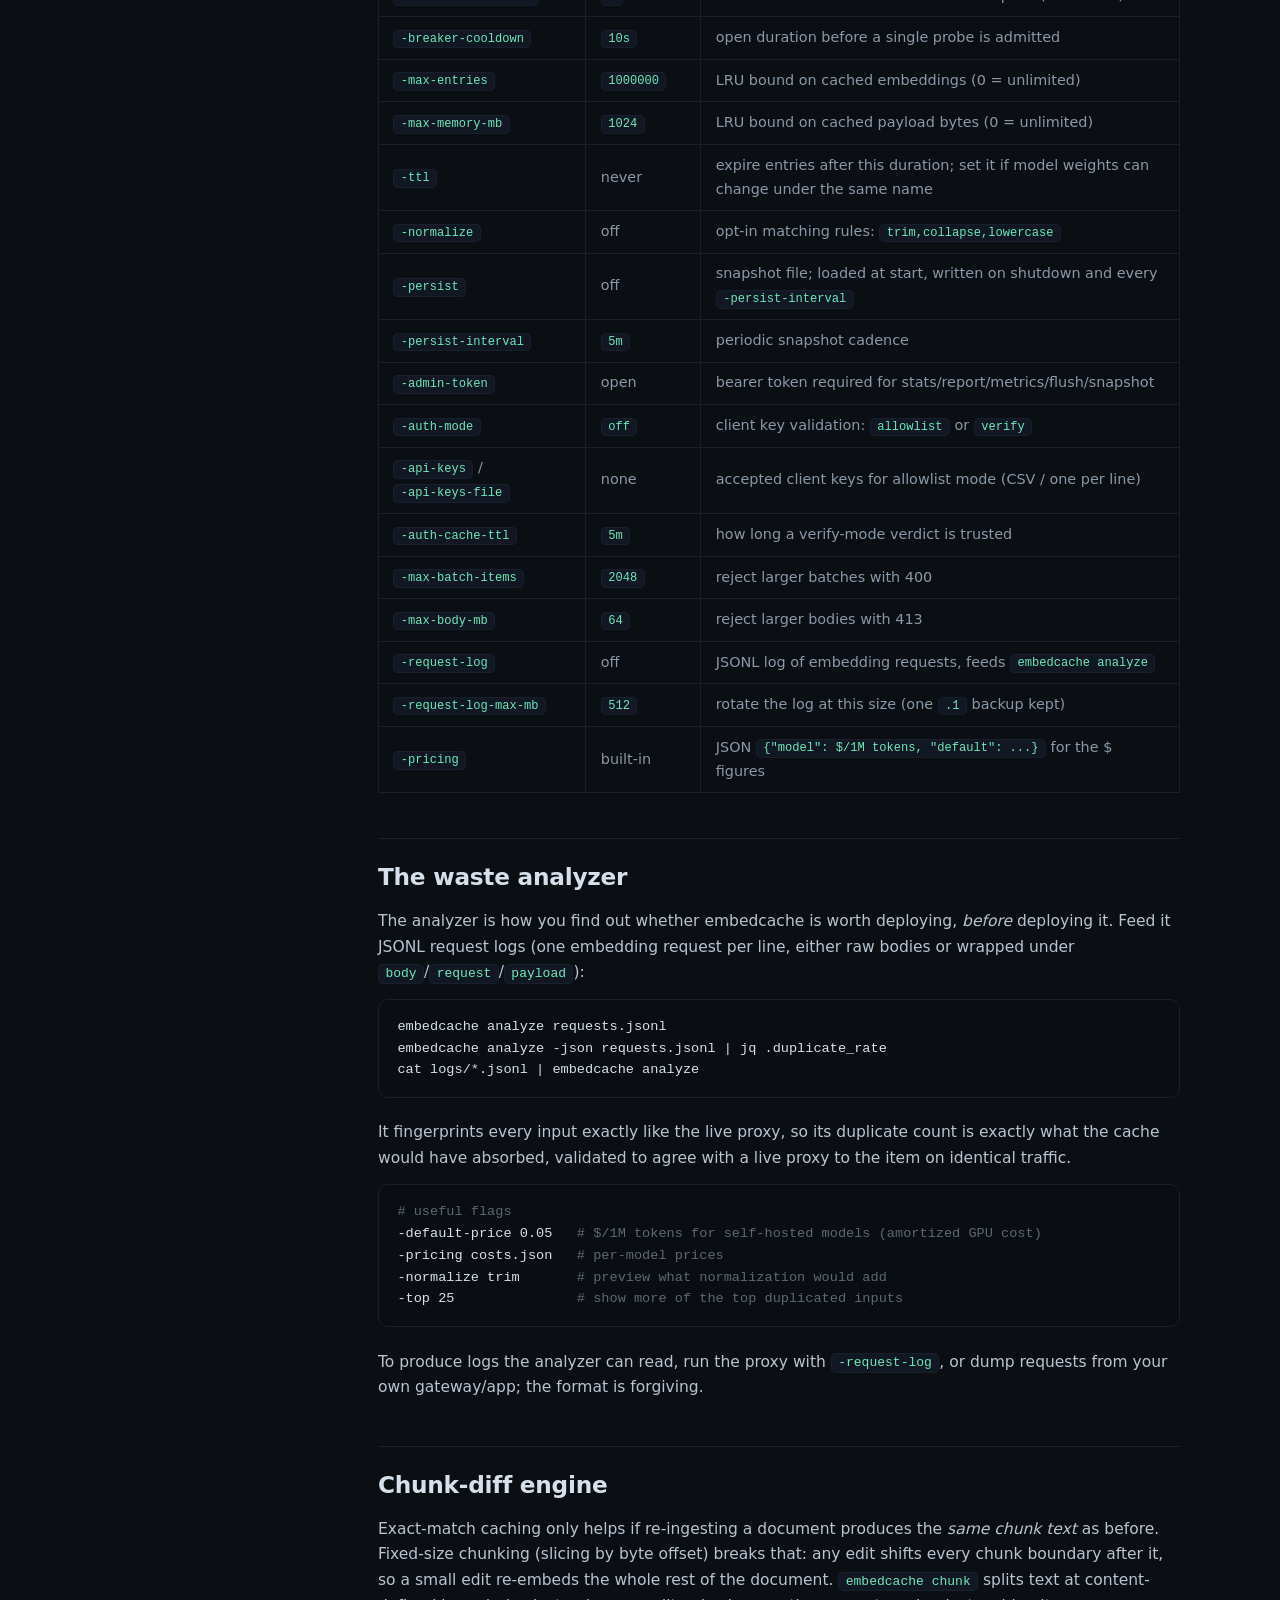
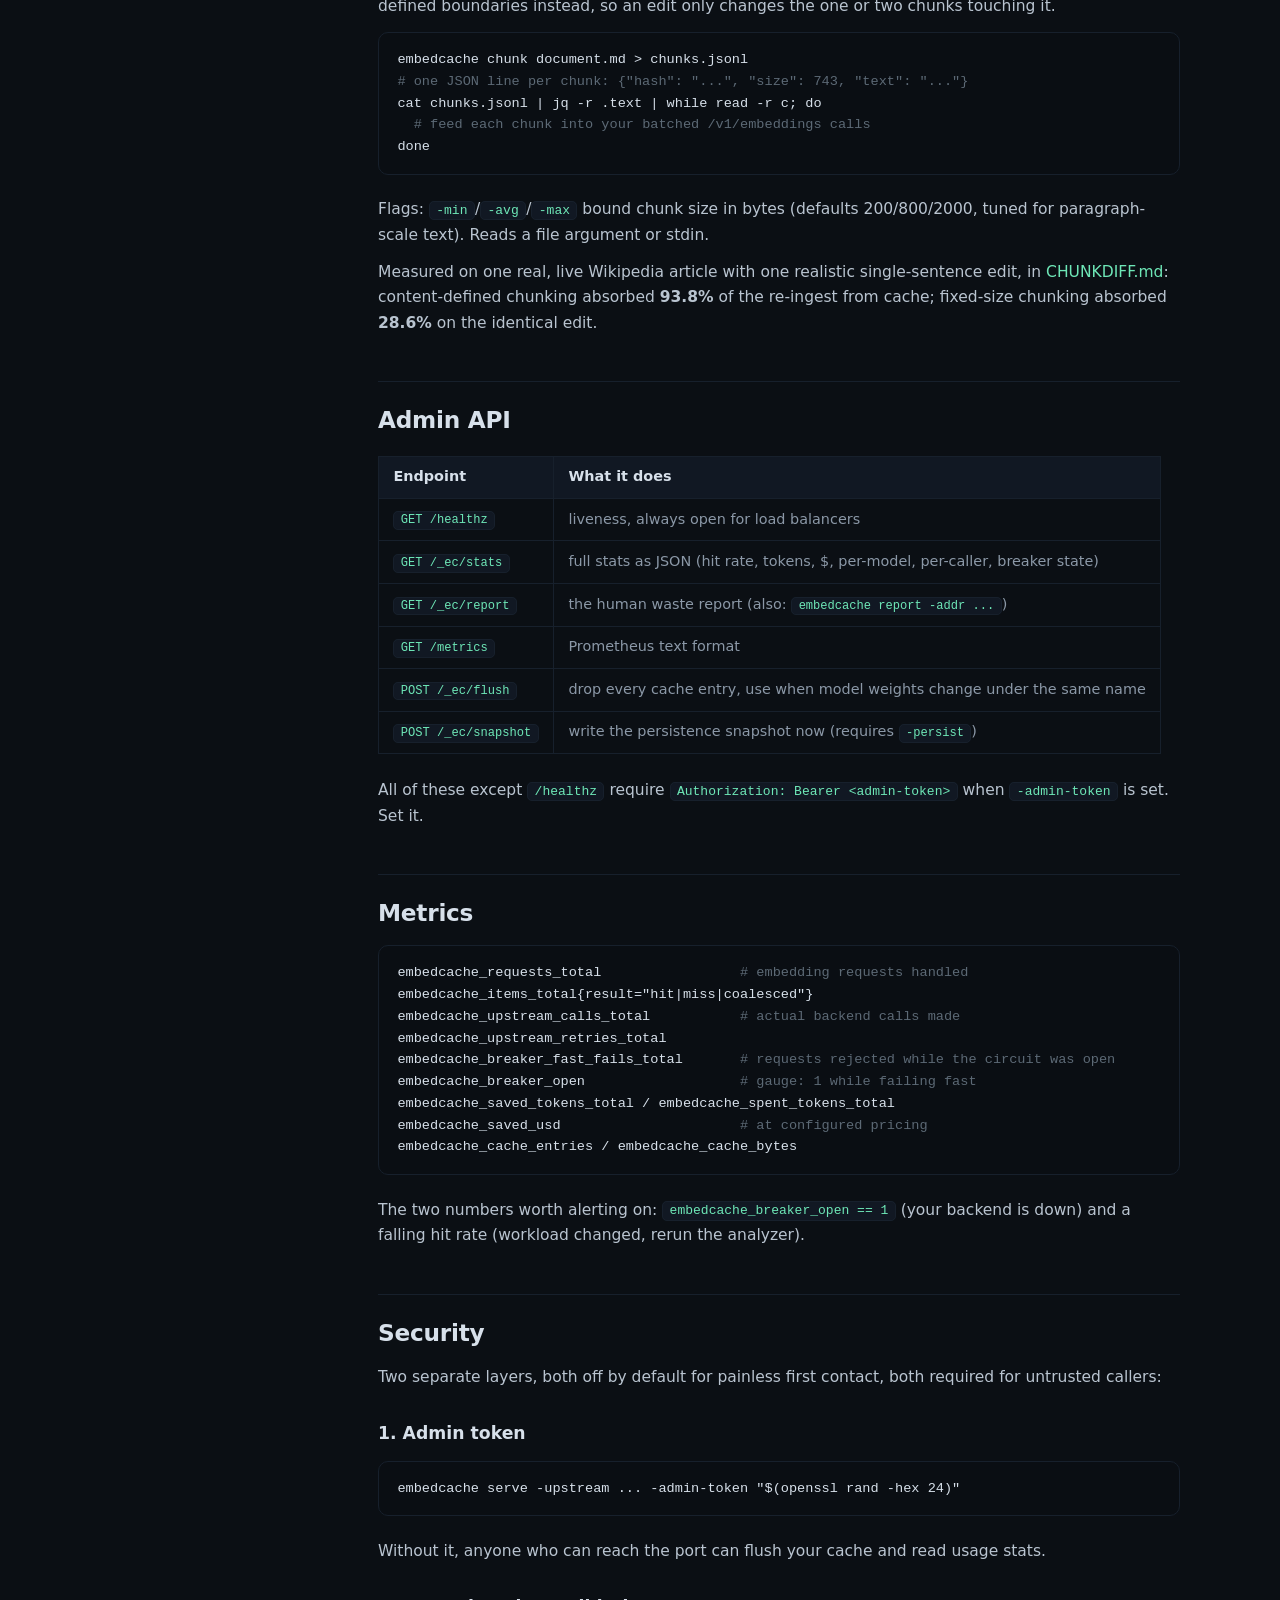
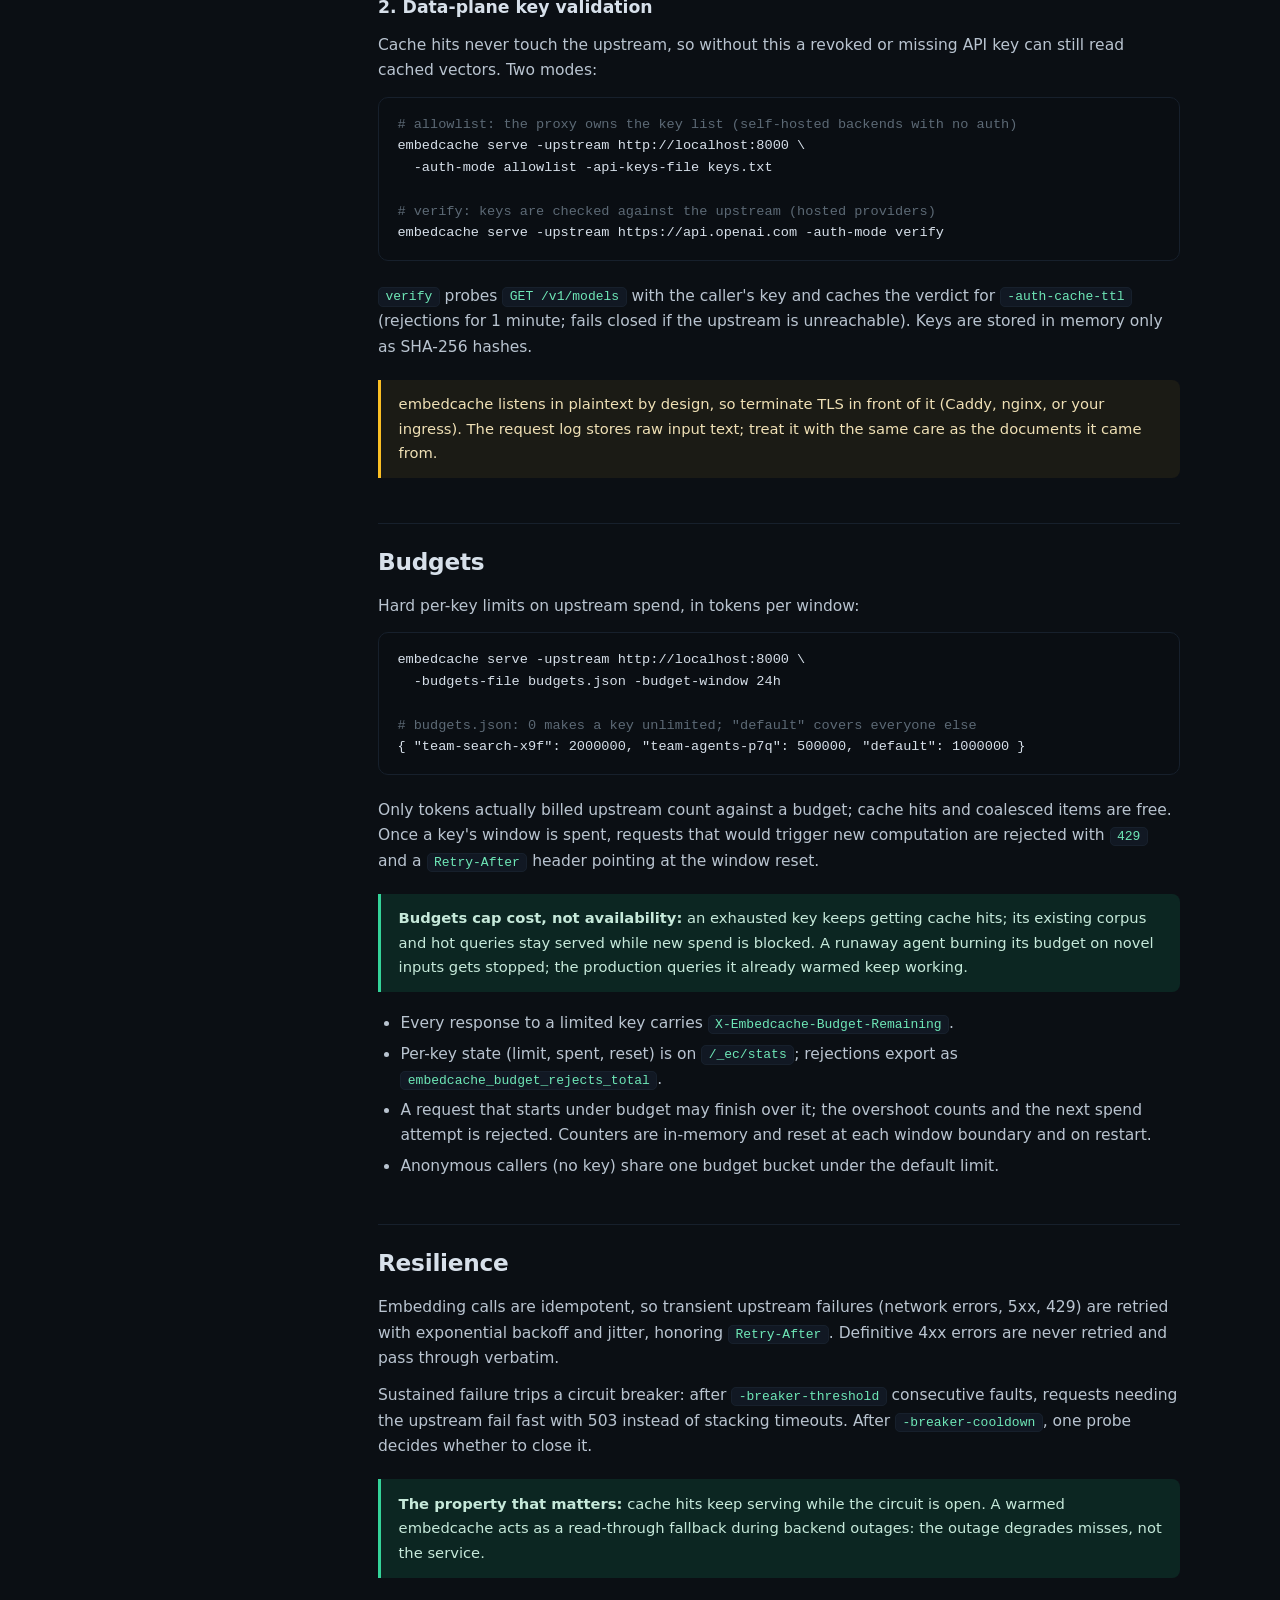
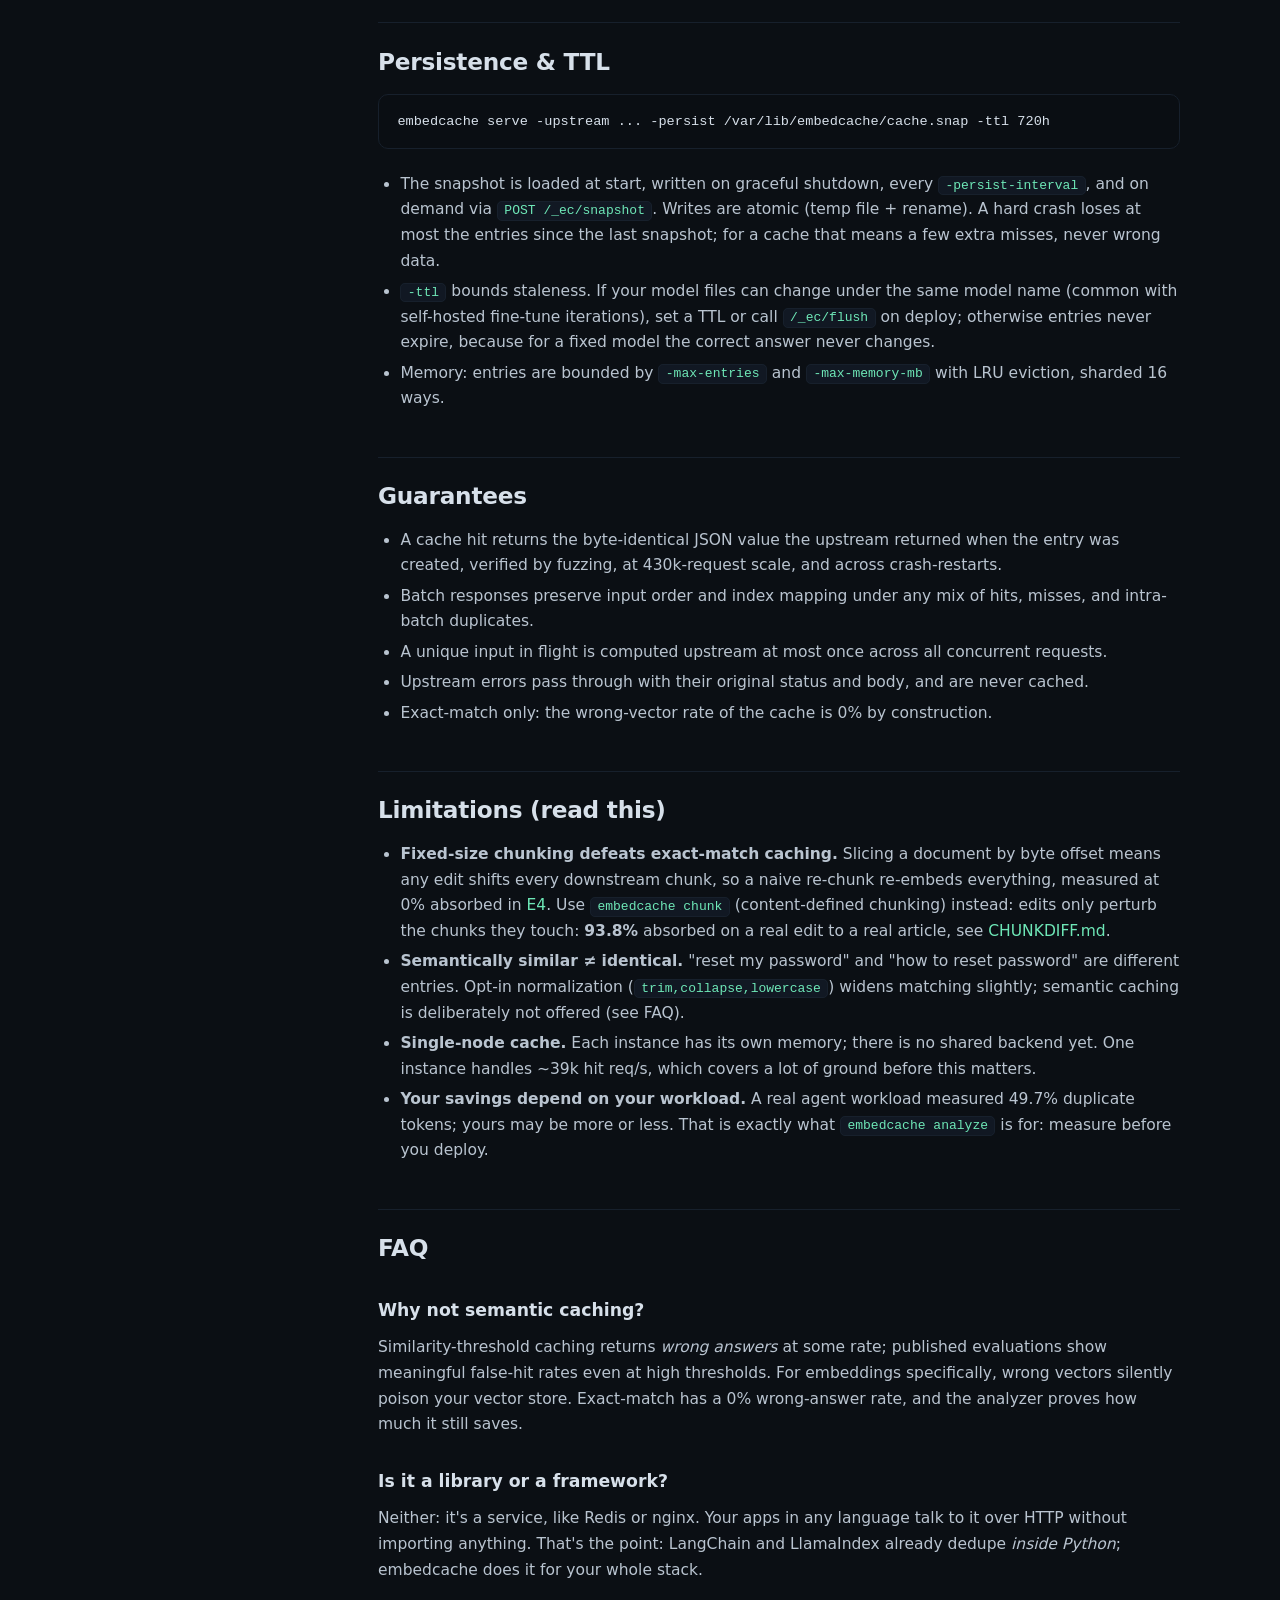
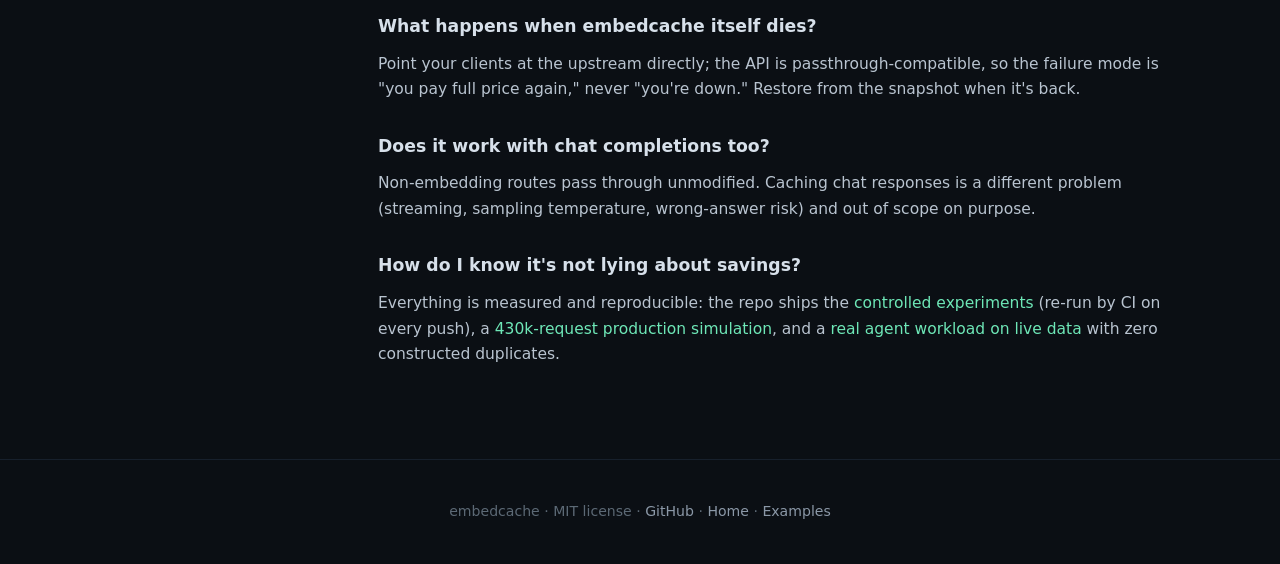
==== commit 73186c8b: "tighten the prose across the readme and website Reworks the punctuation and phrasing in the landing " ====
--- a/docs/docs.html
+++ b/docs/docs.html
@@ -3,7 +3,7 @@
 <head>
 <meta charset="utf-8">
 <meta name="viewport" content="width=device-width, initial-scale=1">
-<title>Documentation — embedcache</title>
+<title>Documentation: embedcache</title>
 <meta name="description" content="embedcache documentation: installation, configuration, security, resilience, metrics, and the waste analyzer.">
 <link rel="icon" href="data:image/svg+xml,<svg xmlns='http://www.w3.org/2000/svg' viewBox='0 0 100 100'><text y='.9em' font-size='90'>&#9889;</text></svg>">
 <link rel="stylesheet" href="style.css">
@@ -62,7 +62,7 @@
     <h3>Docker</h3>
     <pre class="code">docker build -t embedcache https://github.com/Ajay6601/embedcache.git
 docker run -p 8090:8090 embedcache serve -listen :8090 -upstream http://host.docker.internal:11434</pre>
-    <p>The binary has zero runtime dependencies — copy it anywhere and run it.</p>
+    <p>The binary has zero runtime dependencies, so copy it anywhere and run it.</p>
 
     <h2 id="quickstart">Quickstart</h2>
     <p>Start the proxy in front of your embedding backend:</p>
@@ -98,7 +98,7 @@
     <div class="note">
       <b>Billing semantics:</b> <code>usage.prompt_tokens</code> in the response reflects only
       what <em>this request</em> was actually billed upstream. Cache hits and coalesced items
-      cost zero. Your existing usage accounting keeps working — it just gets smaller.
+      cost zero. Your existing usage accounting keeps working; it just gets smaller.
     </div>
 
     <h2 id="how">How it works</h2>
@@ -106,13 +106,13 @@
       <li><b>Fingerprint.</b> Each input item is hashed with its full identity:
       <code>SHA-256(model, dimensions, encoding_format, provider params, content)</code>.
       Provider-specific parameters (Voyage's <code>input_type</code>/<code>output_dtype</code>,
-      Mistral extras, vLLM options) are forwarded upstream verbatim and included in the key —
-      the same text under different params gets different vectors, so it gets different
+      Mistral extras, vLLM options) are forwarded upstream verbatim and included in the key.
+      The same text under different params gets different vectors, so it gets different
       entries. Two items share a cache entry only when the upstream response is guaranteed
       interchangeable. Token-array inputs are supported and never collide with text.</li>
       <li><b>Split the batch.</b> Cached items are answered from memory as byte-exact replays
       of the upstream's original JSON. Items currently being computed by <em>any other
-      request</em> are coalesced — the request waits for that result instead of recomputing.
+      request</em> are coalesced: the request waits for that result instead of recomputing.
       Duplicates within one batch are computed once.</li>
       <li><b>Forward the remainder.</b> Only never-seen items go upstream, as one batch.
       Results are cached, distributed to all waiters, and reassembled at their original
@@ -133,37 +133,37 @@
       <tr><td><code>-upstream-api-key</code></td><td>forward client's</td><td>pin one upstream key for all traffic</td></tr>
       <tr><td><code>-upstream-timeout</code></td><td><code>120s</code></td><td>per-call upstream timeout</td></tr>
       <tr><td><code>-budget-tokens</code></td><td>off</td><td>default per-key upstream-spend budget per window</td></tr>
-      <tr><td><code>-budgets-file</code></td><td>—</td><td>JSON <code>{"key": tokensPerWindow}</code>; <code>"default"</code> overrides <code>-budget-tokens</code>, 0 = unlimited</td></tr>
+      <tr><td><code>-budgets-file</code></td><td>none</td><td>JSON <code>{"key": tokensPerWindow}</code>; <code>"default"</code> overrides <code>-budget-tokens</code>, 0 = unlimited</td></tr>
       <tr><td><code>-budget-window</code></td><td><code>24h</code></td><td>budget reset cadence</td></tr>
       <tr><td><code>-upstream-retries</code></td><td><code>2</code></td><td>extra attempts for transient failures (network, 5xx, 429); honors <code>Retry-After</code></td></tr>
       <tr><td><code>-breaker-threshold</code></td><td><code>5</code></td><td>consecutive failures before the circuit opens (0 disables)</td></tr>
       <tr><td><code>-breaker-cooldown</code></td><td><code>10s</code></td><td>open duration before a single probe is admitted</td></tr>
       <tr><td><code>-max-entries</code></td><td><code>1000000</code></td><td>LRU bound on cached embeddings (0 = unlimited)</td></tr>
       <tr><td><code>-max-memory-mb</code></td><td><code>1024</code></td><td>LRU bound on cached payload bytes (0 = unlimited)</td></tr>
-      <tr><td><code>-ttl</code></td><td>never</td><td>expire entries after this duration — set it if model weights can change under the same name</td></tr>
+      <tr><td><code>-ttl</code></td><td>never</td><td>expire entries after this duration; set it if model weights can change under the same name</td></tr>
       <tr><td><code>-normalize</code></td><td>off</td><td>opt-in matching rules: <code>trim,collapse,lowercase</code></td></tr>
       <tr><td><code>-persist</code></td><td>off</td><td>snapshot file; loaded at start, written on shutdown and every <code>-persist-interval</code></td></tr>
       <tr><td><code>-persist-interval</code></td><td><code>5m</code></td><td>periodic snapshot cadence</td></tr>
       <tr><td><code>-admin-token</code></td><td>open</td><td>bearer token required for stats/report/metrics/flush/snapshot</td></tr>
       <tr><td><code>-auth-mode</code></td><td><code>off</code></td><td>client key validation: <code>allowlist</code> or <code>verify</code></td></tr>
-      <tr><td><code>-api-keys</code> / <code>-api-keys-file</code></td><td>—</td><td>accepted client keys for allowlist mode (CSV / one per line)</td></tr>
+      <tr><td><code>-api-keys</code> / <code>-api-keys-file</code></td><td>none</td><td>accepted client keys for allowlist mode (CSV / one per line)</td></tr>
       <tr><td><code>-auth-cache-ttl</code></td><td><code>5m</code></td><td>how long a verify-mode verdict is trusted</td></tr>
       <tr><td><code>-max-batch-items</code></td><td><code>2048</code></td><td>reject larger batches with 400</td></tr>
       <tr><td><code>-max-body-mb</code></td><td><code>64</code></td><td>reject larger bodies with 413</td></tr>
-      <tr><td><code>-request-log</code></td><td>off</td><td>JSONL log of embedding requests — feeds <code>embedcache analyze</code></td></tr>
+      <tr><td><code>-request-log</code></td><td>off</td><td>JSONL log of embedding requests, feeds <code>embedcache analyze</code></td></tr>
       <tr><td><code>-request-log-max-mb</code></td><td><code>512</code></td><td>rotate the log at this size (one <code>.1</code> backup kept)</td></tr>
       <tr><td><code>-pricing</code></td><td>built-in</td><td>JSON <code>{"model": $/1M tokens, "default": ...}</code> for the $ figures</td></tr>
     </table>
 
     <h2 id="analyzer">The waste analyzer</h2>
-    <p>The analyzer is how you find out whether embedcache is worth deploying —
+    <p>The analyzer is how you find out whether embedcache is worth deploying,
     <em>before</em> deploying it. Feed it JSONL request logs (one embedding request per
     line, either raw bodies or wrapped under <code>body</code>/<code>request</code>/<code>payload</code>):</p>
     <pre class="code">embedcache analyze requests.jsonl
 embedcache analyze -json requests.jsonl | jq .duplicate_rate
 cat logs/*.jsonl | embedcache analyze</pre>
     <p>It fingerprints every input exactly like the live proxy, so its duplicate count is
-    exactly what the cache would have absorbed — validated to agree with a live proxy to
+    exactly what the cache would have absorbed, validated to agree with a live proxy to
     the item on identical traffic.</p>
     <pre class="code"><span class="cm"># useful flags</span>
 -default-price 0.05   <span class="cm"># $/1M tokens for self-hosted models (amortized GPU cost)</span>
@@ -171,13 +171,13 @@
 -normalize trim       <span class="cm"># preview what normalization would add</span>
 -top 25               <span class="cm"># show more of the top duplicated inputs</span></pre>
     <p>To produce logs the analyzer can read, run the proxy with <code>-request-log</code>,
-    or dump requests from your own gateway/app — the format is forgiving.</p>
+    or dump requests from your own gateway/app; the format is forgiving.</p>
 
     <h2 id="chunker">Chunk-diff engine</h2>
     <p>Exact-match caching only helps if re-ingesting a document produces the <em>same chunk
     text</em> as before. Fixed-size chunking (slicing by byte offset) breaks that: any edit
     shifts every chunk boundary after it, so a small edit re-embeds the whole rest of the
-    document. <code>embedcache chunk</code> splits text at content-defined boundaries instead —
+    document. <code>embedcache chunk</code> splits text at content-defined boundaries instead, so
     an edit only changes the one or two chunks touching it.</p>
     <pre class="code">embedcache chunk document.md > chunks.jsonl
 <span class="cm"># one JSON line per chunk: {"hash": "...", "size": 743, "text": "..."}</span>
@@ -186,7 +186,7 @@
 done</pre>
     <p>Flags: <code>-min</code>/<code>-avg</code>/<code>-max</code> bound chunk size in bytes
     (defaults 200/800/2000, tuned for paragraph-scale text). Reads a file argument or stdin.</p>
-    <p>Measured on one real, live Wikipedia article with one realistic single-sentence edit —
+    <p>Measured on one real, live Wikipedia article with one realistic single-sentence edit, in
     <a href="https://github.com/Ajay6601/embedcache/blob/main/CHUNKDIFF.md">CHUNKDIFF.md</a>:
     content-defined chunking absorbed <b>93.8%</b> of the re-ingest from cache; fixed-size
     chunking absorbed <b>28.6%</b> on the identical edit.</p>
@@ -194,11 +194,11 @@
     <h2 id="admin">Admin API</h2>
     <table>
       <tr><th>Endpoint</th><th>What it does</th></tr>
-      <tr><td><code>GET /healthz</code></td><td>liveness — always open, for load balancers</td></tr>
+      <tr><td><code>GET /healthz</code></td><td>liveness, always open for load balancers</td></tr>
       <tr><td><code>GET /_ec/stats</code></td><td>full stats as JSON (hit rate, tokens, $, per-model, per-caller, breaker state)</td></tr>
       <tr><td><code>GET /_ec/report</code></td><td>the human waste report (also: <code>embedcache report -addr ...</code>)</td></tr>
       <tr><td><code>GET /metrics</code></td><td>Prometheus text format</td></tr>
-      <tr><td><code>POST /_ec/flush</code></td><td>drop every cache entry — use when model weights change under the same name</td></tr>
+      <tr><td><code>POST /_ec/flush</code></td><td>drop every cache entry, use when model weights change under the same name</td></tr>
       <tr><td><code>POST /_ec/snapshot</code></td><td>write the persistence snapshot now (requires <code>-persist</code>)</td></tr>
     </table>
     <p>All of these except <code>/healthz</code> require <code>Authorization: Bearer
@@ -215,7 +215,7 @@
 embedcache_saved_usd                      <span class="cm"># at configured pricing</span>
 embedcache_cache_entries / embedcache_cache_bytes</pre>
     <p>The two numbers worth alerting on: <code>embedcache_breaker_open == 1</code>
-    (your backend is down) and a falling hit rate (workload changed — rerun the analyzer).</p>
+    (your backend is down) and a falling hit rate (workload changed, rerun the analyzer).</p>
 
     <h2 id="security">Security</h2>
     <p>Two separate layers, both off by default for painless first contact, both required
@@ -224,7 +224,7 @@
     <pre class="code">embedcache serve -upstream ... -admin-token "$(openssl rand -hex 24)"</pre>
     <p>Without it, anyone who can reach the port can flush your cache and read usage stats.</p>
     <h3>2. Data-plane key validation</h3>
-    <p>Cache hits never touch the upstream — so without this, a revoked or missing API key
+    <p>Cache hits never touch the upstream, so without this a revoked or missing API key
     can still read cached vectors. Two modes:</p>
     <pre class="code"><span class="cm"># allowlist: the proxy owns the key list (self-hosted backends with no auth)</span>
 embedcache serve -upstream http://localhost:8000 \
@@ -236,7 +236,7 @@
     caches the verdict for <code>-auth-cache-ttl</code> (rejections for 1 minute; fails
     closed if the upstream is unreachable). Keys are stored in memory only as SHA-256 hashes.</p>
     <div class="note warn">
-      embedcache listens in plaintext by design — terminate TLS in front of it
+      embedcache listens in plaintext by design, so terminate TLS in front of it
       (Caddy, nginx, or your ingress). The request log stores raw input text; treat it
       with the same care as the documents it came from.
     </div>
@@ -246,15 +246,15 @@
     <pre class="code">embedcache serve -upstream http://localhost:8000 \
   -budgets-file budgets.json -budget-window 24h
 
-<span class="cm"># budgets.json — 0 makes a key unlimited; "default" covers everyone else</span>
+<span class="cm"># budgets.json: 0 makes a key unlimited; "default" covers everyone else</span>
 { "team-search-x9f": 2000000, "team-agents-p7q": 500000, "default": 1000000 }</pre>
-    <p>Only tokens actually billed upstream count against a budget — cache hits and
+    <p>Only tokens actually billed upstream count against a budget; cache hits and
     coalesced items are free. Once a key's window is spent, requests that would trigger
     new computation are rejected with <code>429</code> and a <code>Retry-After</code>
     header pointing at the window reset.</p>
     <div class="note">
       <b>Budgets cap cost, not availability:</b> an exhausted key keeps getting cache
-      hits — its existing corpus and hot queries stay served while new spend is blocked.
+      hits; its existing corpus and hot queries stay served while new spend is blocked.
       A runaway agent burning its budget on novel inputs gets stopped; the production
       queries it already warmed keep working.
     </div>
@@ -262,7 +262,7 @@
       <li>Every response to a limited key carries <code>X-Embedcache-Budget-Remaining</code>.</li>
       <li>Per-key state (limit, spent, reset) is on <code>/_ec/stats</code>; rejections
       export as <code>embedcache_budget_rejects_total</code>.</li>
-      <li>A request that starts under budget may finish over it — the overshoot counts and
+      <li>A request that starts under budget may finish over it; the overshoot counts and
       the next spend attempt is rejected. Counters are in-memory and reset at each window
       boundary and on restart.</li>
       <li>Anonymous callers (no key) share one budget bucket under the default limit.</li>
@@ -277,7 +277,7 @@
     timeouts. After <code>-breaker-cooldown</code>, one probe decides whether to close it.</p>
     <div class="note">
       <b>The property that matters:</b> cache hits keep serving while the circuit is open.
-      A warmed embedcache acts as a read-through fallback during backend outages — the outage
+      A warmed embedcache acts as a read-through fallback during backend outages: the outage
       degrades misses, not the service.
     </div>
 
@@ -287,10 +287,10 @@
       <li>The snapshot is loaded at start, written on graceful shutdown, every
       <code>-persist-interval</code>, and on demand via <code>POST /_ec/snapshot</code>.
       Writes are atomic (temp file + rename). A hard crash loses at most the entries since
-      the last snapshot — for a cache, that means a few extra misses, never wrong data.</li>
+      the last snapshot; for a cache that means a few extra misses, never wrong data.</li>
       <li><code>-ttl</code> bounds staleness. If your model files can change under the same
       model name (common with self-hosted fine-tune iterations), set a TTL or call
-      <code>/_ec/flush</code> on deploy — otherwise entries never expire, because for a
+      <code>/_ec/flush</code> on deploy; otherwise entries never expire, because for a
       fixed model the correct answer never changes.</li>
       <li>Memory: entries are bounded by <code>-max-entries</code> and
       <code>-max-memory-mb</code> with LRU eviction, sharded 16 ways.</li>
@@ -299,7 +299,7 @@
     <h2 id="guarantees">Guarantees</h2>
     <ul>
       <li>A cache hit returns the byte-identical JSON value the upstream returned when the
-      entry was created — verified by fuzzing, at 430k-request scale, and across crash-restarts.</li>
+      entry was created, verified by fuzzing, at 430k-request scale, and across crash-restarts.</li>
       <li>Batch responses preserve input order and index mapping under any mix of hits,
       misses, and intra-batch duplicates.</li>
       <li>A unique input in flight is computed upstream at most once across all concurrent
@@ -312,10 +312,10 @@
     <ul>
       <li><b>Fixed-size chunking defeats exact-match caching.</b> Slicing a document by byte
       offset means any edit shifts every downstream chunk, so a naive re-chunk re-embeds
-      everything — measured at 0% absorbed in
+      everything, measured at 0% absorbed in
       <a href="https://github.com/Ajay6601/embedcache/blob/main/EXPERIMENTS.md">E4</a>. Use
       <code>embedcache chunk</code> (content-defined chunking) instead: edits only perturb the
-      chunks they touch — <b>93.8%</b> absorbed on a real edit to a real article, see
+      chunks they touch: <b>93.8%</b> absorbed on a real edit to a real article, see
       <a href="https://github.com/Ajay6601/embedcache/blob/main/CHUNKDIFF.md">CHUNKDIFF.md</a>.</li>
       <li><b>Semantically similar ≠ identical.</b> "reset my password" and "how to reset
       password" are different entries. Opt-in normalization (<code>trim,collapse,lowercase</code>)
@@ -325,21 +325,21 @@
       this matters.</li>
       <li><b>Your savings depend on your workload.</b> A real agent workload measured 49.7%
       duplicate tokens; yours may be more or less. That is exactly what
-      <code>embedcache analyze</code> is for — measure before you deploy.</li>
+      <code>embedcache analyze</code> is for: measure before you deploy.</li>
     </ul>
 
     <h2 id="faq">FAQ</h2>
     <h3>Why not semantic caching?</h3>
-    <p>Similarity-threshold caching returns <em>wrong answers</em> at some rate — published
+    <p>Similarity-threshold caching returns <em>wrong answers</em> at some rate; published
     evaluations show meaningful false-hit rates even at high thresholds. For embeddings
     specifically, wrong vectors silently poison your vector store. Exact-match has a 0%
     wrong-answer rate, and the analyzer proves how much it still saves.</p>
     <h3>Is it a library or a framework?</h3>
-    <p>Neither — it's a service, like Redis or nginx. Your apps in any language talk to it
+    <p>Neither: it's a service, like Redis or nginx. Your apps in any language talk to it
     over HTTP without importing anything. That's the point: LangChain and LlamaIndex already
     dedupe <em>inside Python</em>; embedcache does it for your whole stack.</p>
     <h3>What happens when embedcache itself dies?</h3>
-    <p>Point your clients at the upstream directly — the API is passthrough-compatible, so
+    <p>Point your clients at the upstream directly; the API is passthrough-compatible, so
     the failure mode is "you pay full price again," never "you're down." Restore from the
     snapshot when it's back.</p>
     <h3>Does it work with chat completions too?</h3>
